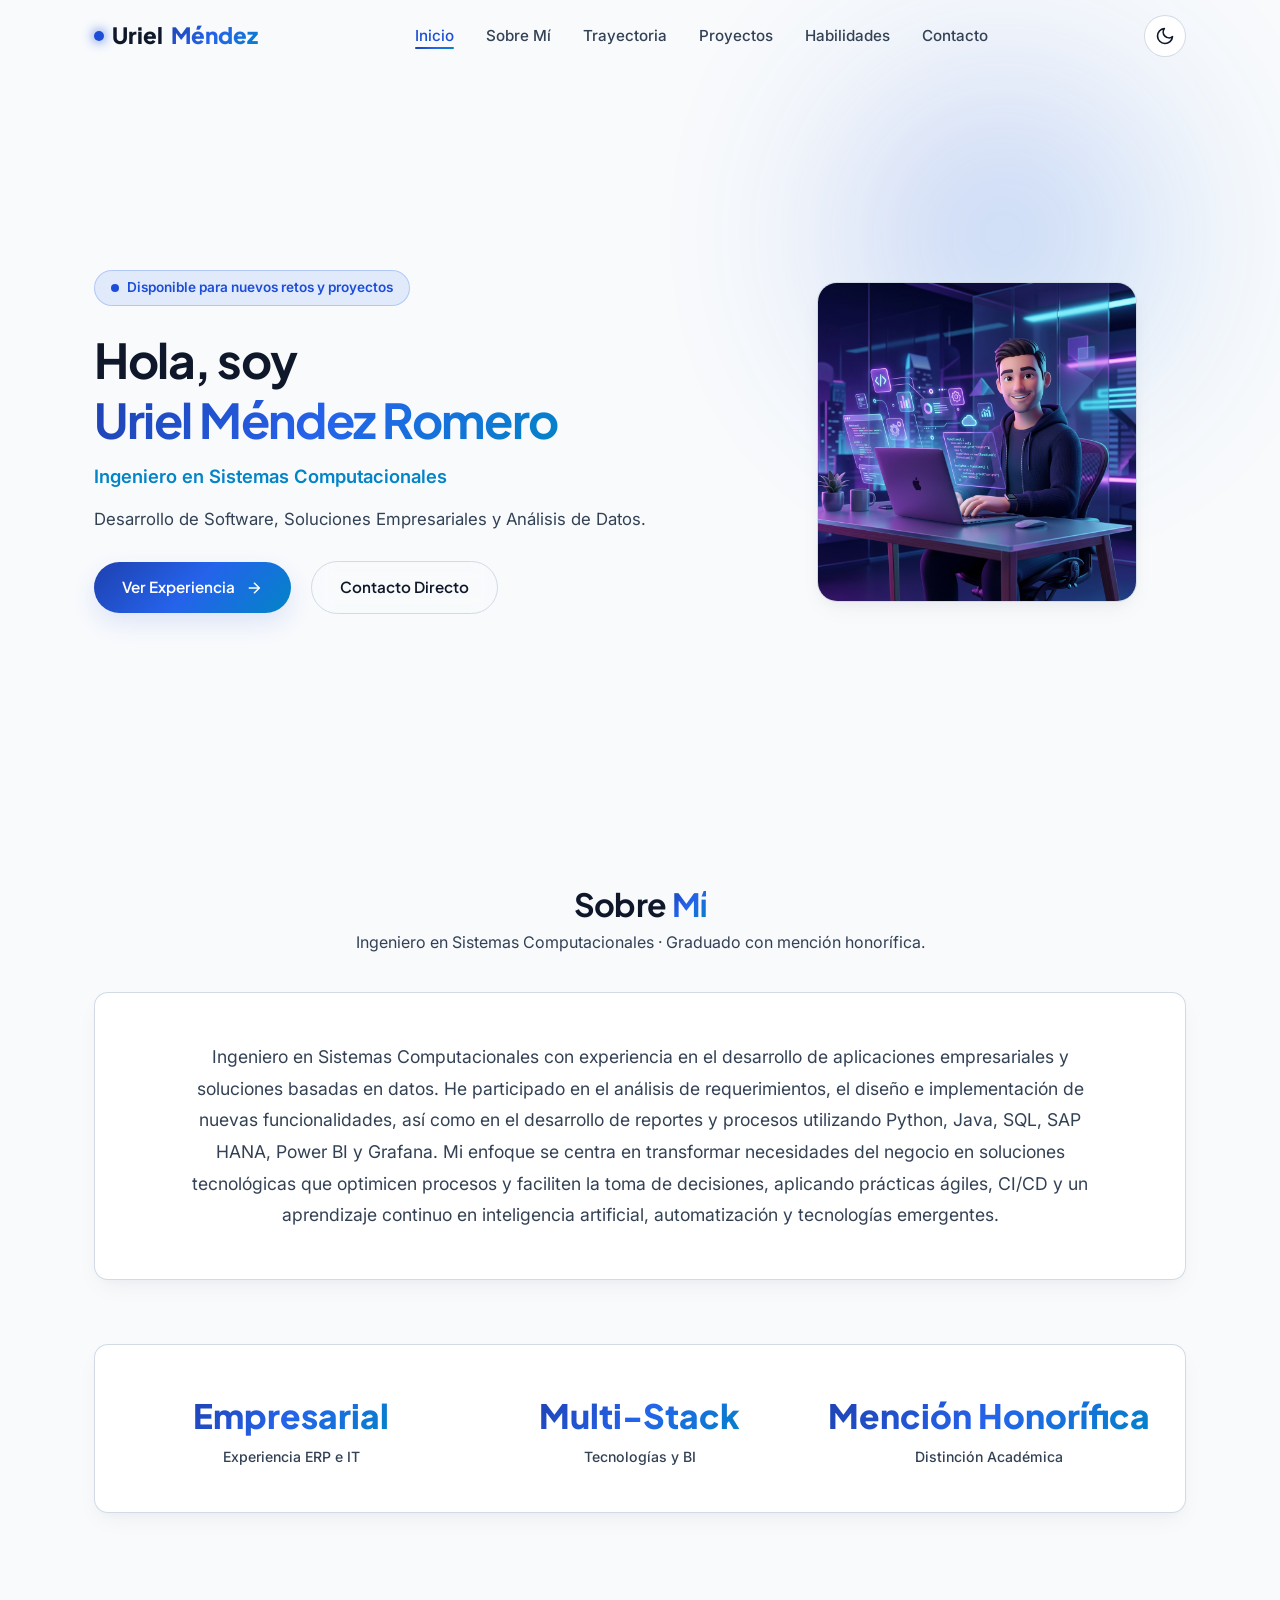
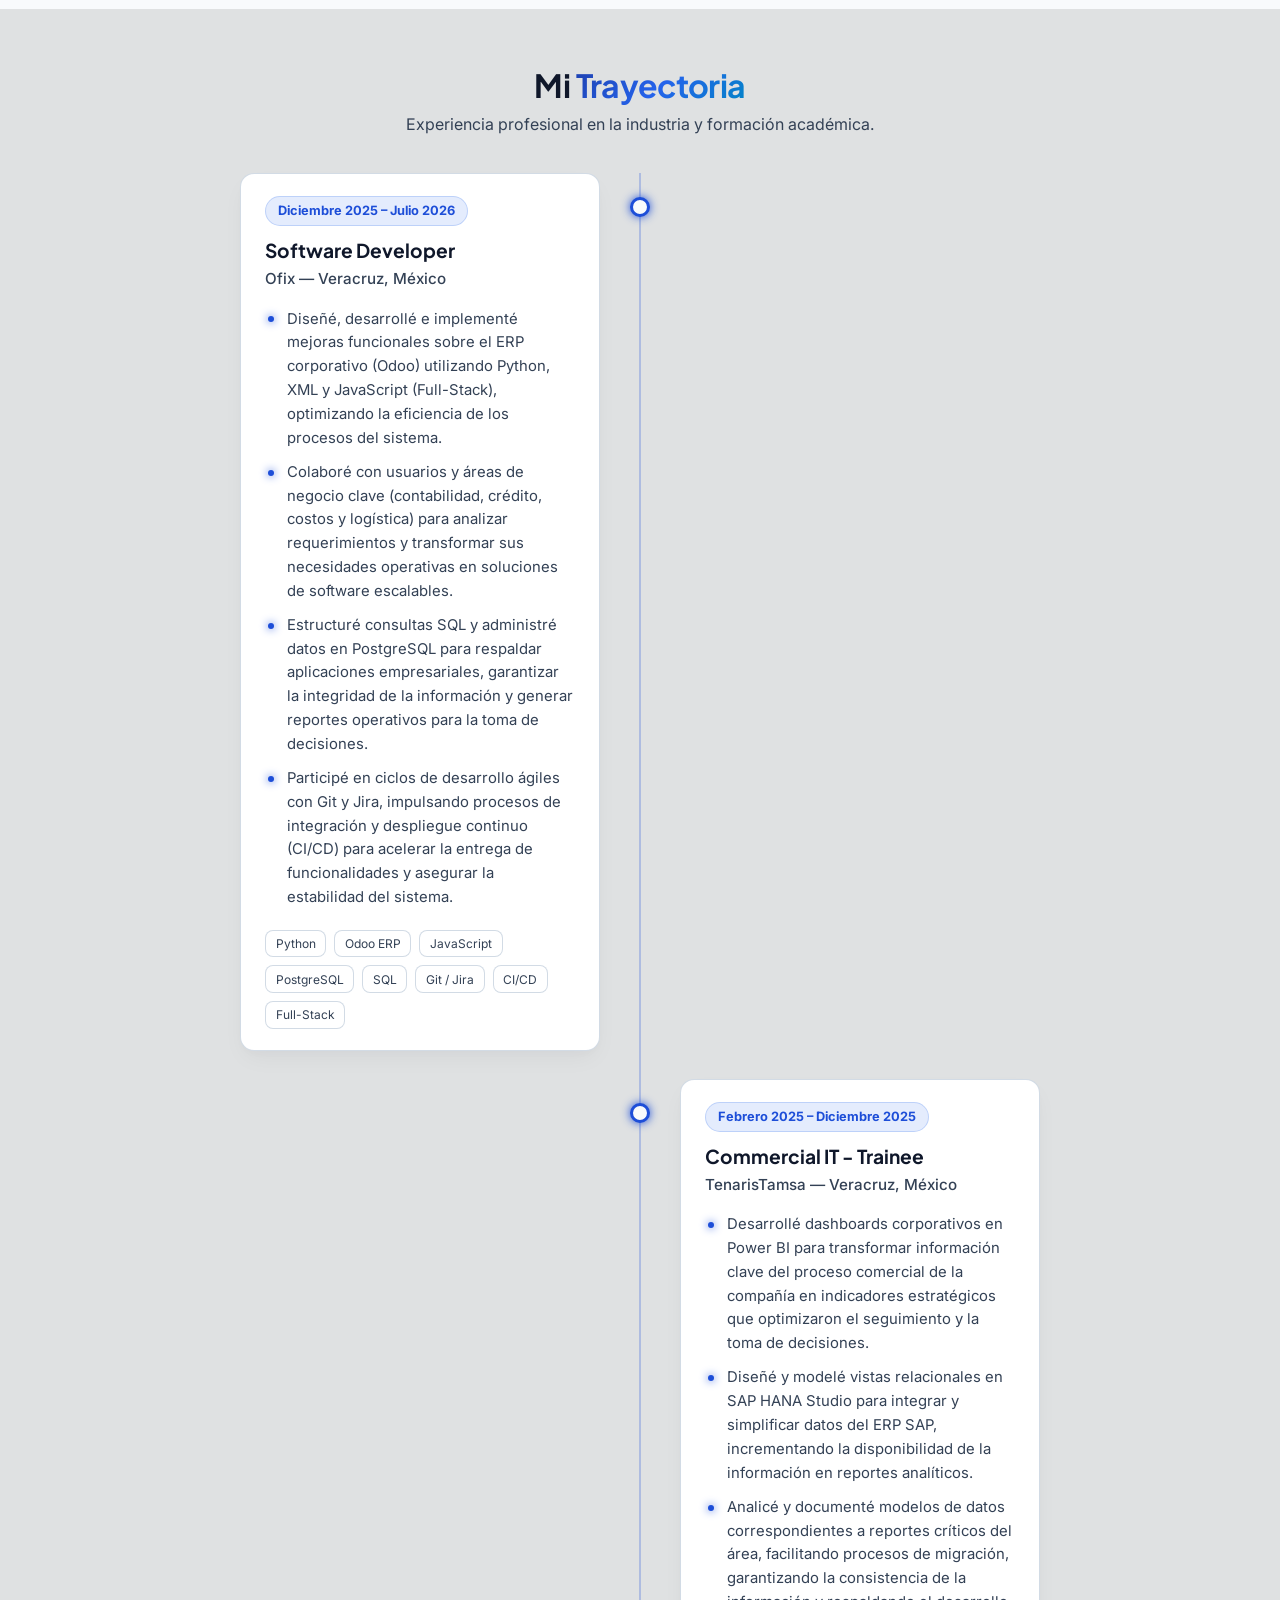
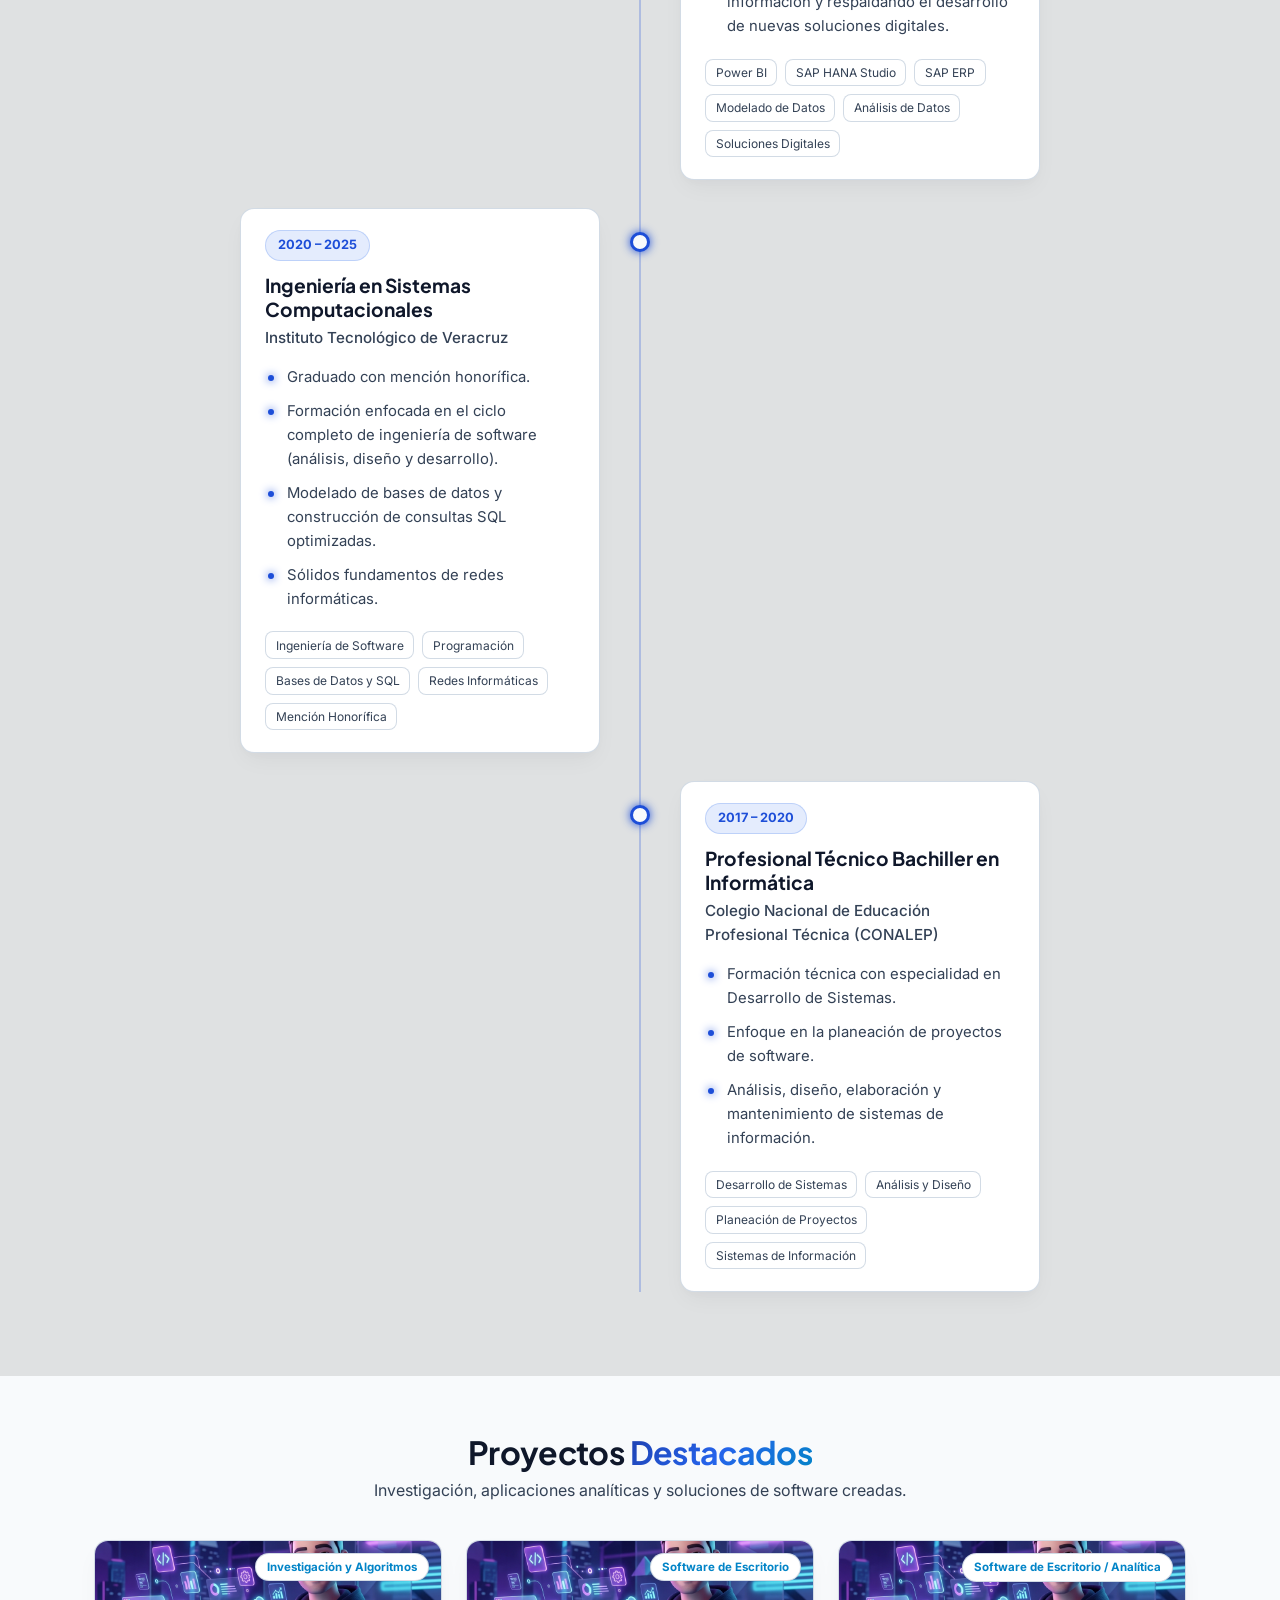
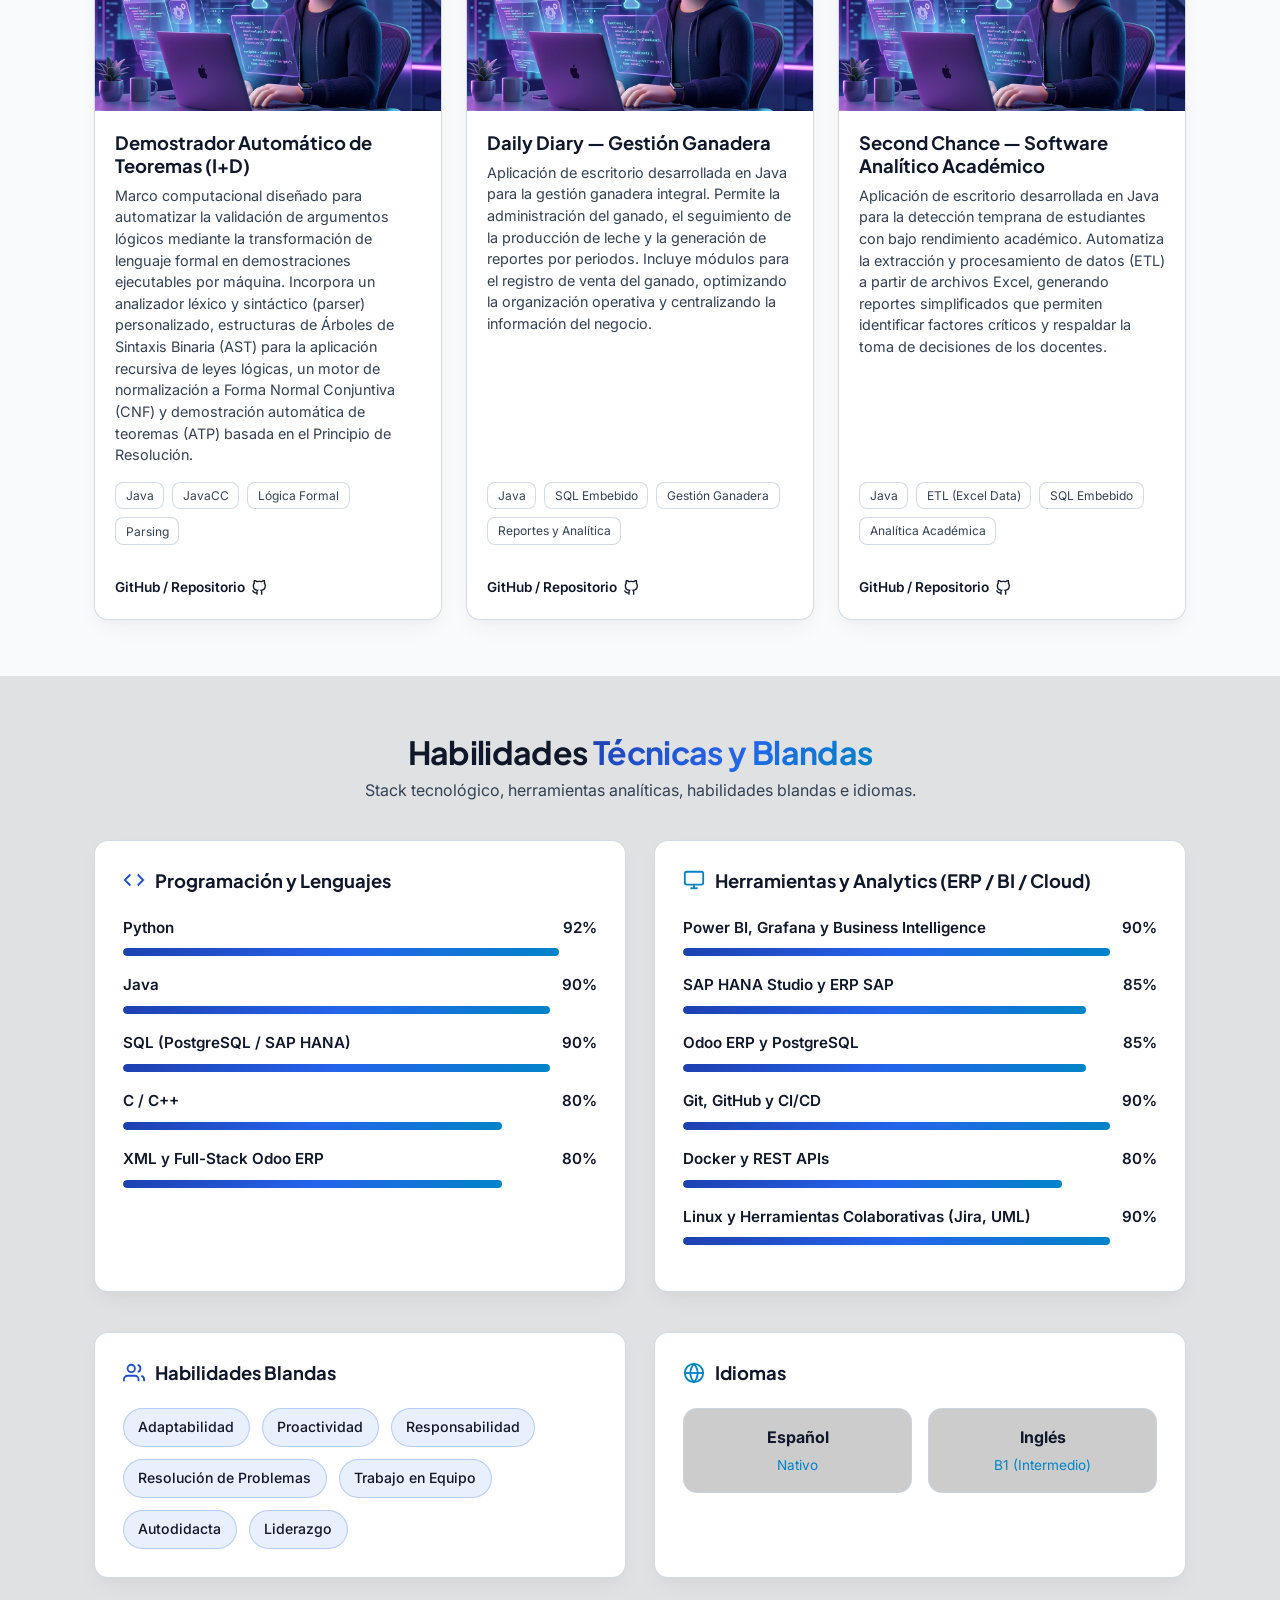
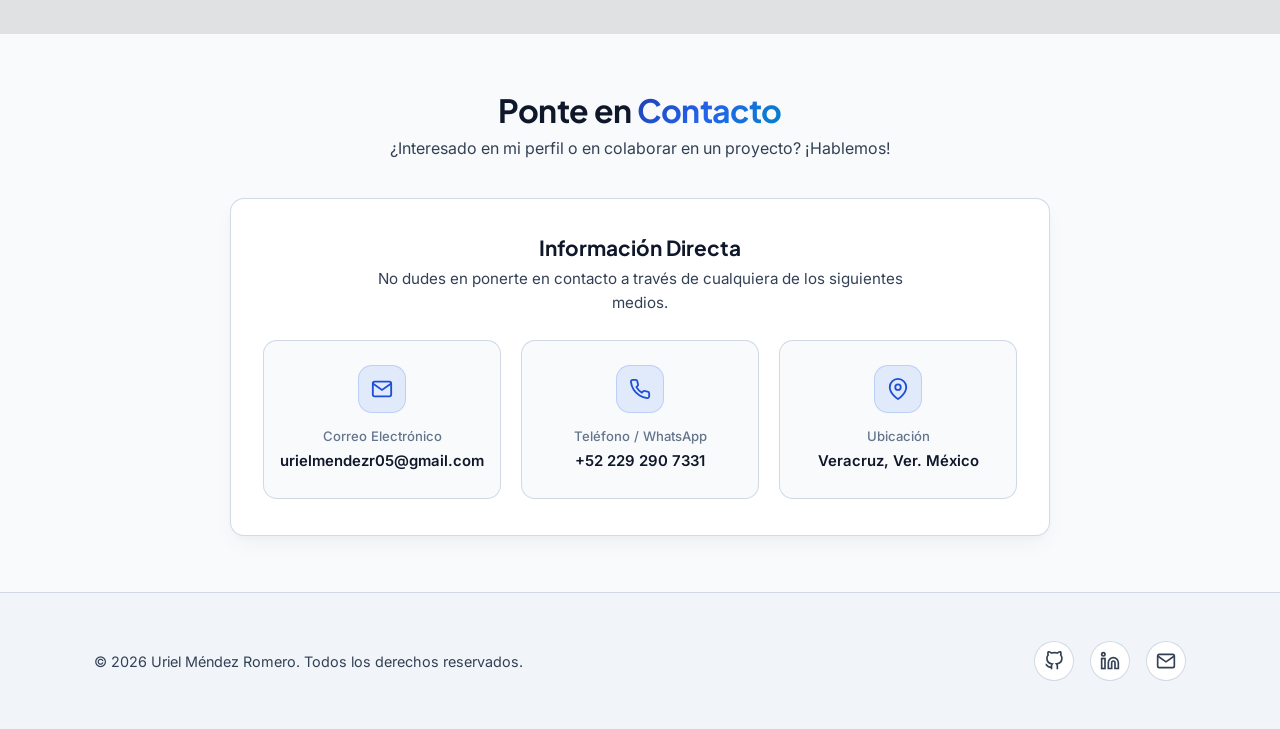
==== index.html @ 9c8670fc "refactor(contact): remove unused email form and redesign contact layout - Remove email form HTML inp" ====
<!DOCTYPE html>
<html lang="es" data-theme="light">

<head>
  <meta charset="UTF-8" />
  <meta name="viewport" content="width=device-width, initial-scale=1.0" />
  <title>Uriel Méndez Romero | Ingeniero en Sistemas Computacionales</title>
  <meta name="description"
    content="Portafolio profesional de Uriel Méndez Romero. Ingeniero en Sistemas Computacionales especialista en desarrollo de software (Python, Java, SQL, ERP Odoo), dashboards y reportes (Power BI, Grafana) y modelado de datos en SAP HANA." />
  <meta name="keywords"
    content="Uriel Méndez Romero, Ingeniero en Sistemas Computacionales, Software Developer, Python, Java, SQL, SAP HANA, Power BI, Grafana, Odoo ERP, Veracruz, México" />
  <meta name="author" content="Uriel Méndez Romero" />

  <!-- Open Graph / Social Media -->
  <meta property="og:type" content="website" />
  <meta property="og:url" content="https://urielmndzr.github.io" />
  <meta property="og:title" content="Uriel Méndez Romero | Ingeniero en Sistemas Computacionales" />
  <meta property="og:description"
    content="Bienvenido a mi sitio web profesional. Explora mi experiencia en ERP Odoo, Power BI, Grafana, SAP HANA y desarrollo de software." />
  <meta property="og:image" content="assets/images/avatar.png" />

  <!-- Stylesheets -->
  <link rel="stylesheet" href="css/style.css" />
  <link rel="stylesheet" href="css/components.css" />
  <link rel="stylesheet" href="css/animations.css" />
</head>

<body>

  <!-- NAVEGACIÓN / HEADER -->
  <header class="header" id="header">
    <div class="container">
      <a href="#hero" class="logo">
        <span class="logo-dot"></span> Uriel<span class="gradient-text">Méndez</span>
      </a>

      <nav>
        <ul class="nav-menu" id="nav-menu">
          <li><a href="#hero" class="nav-link active">Inicio</a></li>
          <li><a href="#sobre-mi" class="nav-link">Sobre Mí</a></li>
          <li><a href="#trayectoria" class="nav-link">Trayectoria</a></li>
          <li><a href="#proyectos" class="nav-link">Proyectos</a></li>
          <li><a href="#habilidades" class="nav-link">Habilidades</a></li>
          <li><a href="#contacto" class="nav-link">Contacto</a></li>
        </ul>
      </nav>

      <div class="nav-actions">
        <button id="theme-toggle" class="theme-toggle" aria-label="Cambiar tema">
          <!-- Icono Luna (visible en tema claro) -->
          <svg class="moon-icon" viewBox="0 0 24 24">
            <path d="M21 12.79A9 9 0 1 1 11.21 3 7 7 0 0 0 21 12.79z"></path>
          </svg>
          <!-- Icono Sol (visible en tema oscuro) -->
          <svg class="sun-icon" viewBox="0 0 24 24">
            <circle cx="12" cy="12" r="5"></circle>
            <line x1="12" y1="1" x2="12" y2="3"></line>
            <line x1="12" y1="21" x2="12" y2="23"></line>
            <line x1="4.22" y1="4.22" x2="5.64" y2="5.64"></line>
            <line x1="18.36" y1="18.36" x2="19.78" y2="19.78"></line>
            <line x1="1" y1="12" x2="3" y2="12"></line>
            <line x1="21" y1="12" x2="23" y2="12"></line>
            <line x1="4.22" y1="19.78" x2="5.64" y2="18.36"></line>
            <line x1="18.36" y1="5.64" x2="19.78" y2="4.22"></line>
          </svg>
        </button>

        <button id="mobile-toggle" class="mobile-toggle" aria-label="Menú móvil">
          ☰
        </button>
      </div>
    </div>
  </header>

  <!-- HERO SECTION -->
  <section id="hero" class="hero">
    <div class="hero-glow"></div>
    <div class="container hero-grid">
      <div class="hero-content reveal active">
        <div class="hero-badge">
          <span class="badge-pulse"></span> Disponible para nuevos retos y proyectos
        </div>
        <h1 class="hero-title">
          Hola, soy <br />
          <span class="gradient-text" id="hero-name">Uriel Méndez Romero</span>
        </h1>
        <div class="hero-subtitle" id="hero-title">Ingeniero en Sistemas Computacionales</div>
        <p class="hero-description" id="hero-tagline">
          Especialista en Desarrollo de Software, Soluciones Empresariales ERP y Análisis de Datos.
        </p>

        <div class="hero-cta">
          <a href="#trayectoria" class="btn btn-primary">
            <span>Ver Experiencia</span>
            <svg width="18" height="18" viewBox="0 0 24 24" fill="none" stroke="currentColor" stroke-width="2">
              <line x1="5" y1="12" x2="19" y2="12"></line>
              <polyline points="12 5 19 12 12 19"></polyline>
            </svg>
          </a>
          <a href="#contacto" class="btn btn-secondary">
            <span>Contacto Directo</span>
          </a>
        </div>
      </div>

      <div class="hero-image-wrapper reveal active reveal-delay-2">
        <div class="hero-image-card float-animation">
          <img src="assets/images/avatar.png" alt="Uriel Méndez Romero" id="hero-avatar" />
        </div>
      </div>
    </div>
  </section>

  <!-- SECCIÓN SOBRE MÍ Y STATS -->
  <section id="sobre-mi" class="section">
    <div class="container">
      <h2 class="section-title">Sobre <span class="gradient-text">Mí</span></h2>
      <p class="section-subtitle">Ingeniero en Sistemas Computacionales · Graduado con mención honorífica.</p>

      <div class="glass-card reveal" style="padding: 3rem; margin-bottom: 4rem;">
        <p id="about-text"
          style="font-size: 1.1rem; color: var(--text-secondary); line-height: 1.8; text-align: center; max-width: 920px; margin: 0 auto;">
          Ingeniero en Sistemas Computacionales con experiencia en el desarrollo de aplicaciones empresariales y
          soluciones basadas en datos. He participado en el análisis de requerimientos, el diseño e implementación de
          nuevas funcionalidades, así como en el desarrollo de reportes y procesos ETL utilizando Python, Java, SQL, SAP
          HANA, Power BI y Grafana. Mi enfoque se centra en transformar necesidades del negocio en soluciones
          tecnológicas que optimicen procesos y faciliten la toma de decisiones, aplicando prácticas ágiles, CI/CD y un
          aprendizaje continuo en inteligencia artificial, automatización y tecnologías emergentes.
        </p>
      </div>

      <div class="glass-card stats-section reveal reveal-delay-1">
        <div class="stats-grid" id="stats-container">
          <!-- Renderizado dinámico por js/main.js -->
        </div>
      </div>
    </div>
  </section>

  <!-- SECCIÓN TRAYECTORIA -->
  <section id="trayectoria" class="section" style="background: rgba(0, 0, 0, 0.1);">
    <div class="container">
      <h2 class="section-title">Mi <span class="gradient-text">Trayectoria</span></h2>
      <p class="section-subtitle">Experiencia profesional en la industria y formación académica.</p>

      <div class="timeline" id="timeline-container">
        <!-- Renderizado dinámico desde js/data.js por js/main.js -->
      </div>
    </div>
  </section>

  <!-- SECCIÓN PROYECTOS -->
  <section id="proyectos" class="section">
    <div class="container">
      <h2 class="section-title">Proyectos <span class="gradient-text">Destacados</span></h2>
      <p class="section-subtitle">Investigación, aplicaciones analíticas y soluciones de software creadas.</p>

      <div class="projects-grid" id="projects-grid">
        <!-- Renderizado dinámico desde js/data.js por js/main.js -->
      </div>
    </div>
  </section>

  <!-- SECCIÓN HABILIDADES -->
  <section id="habilidades" class="section" style="background: rgba(0, 0, 0, 0.1);">
    <div class="container">
      <h2 class="section-title">Habilidades <span class="gradient-text">Técnicas y Blandas</span></h2>
      <p class="section-subtitle">Stack tecnológico, herramientas analíticas, habilidades blandas e idiomas.</p>

      <div class="skills-container" style="margin-bottom: 2.5rem;">
        <!-- Programación y Lenguajes -->
        <div class="glass-card skills-group reveal reveal-delay-1">
          <h3 class="skills-group-title">
            <svg width="22" height="22" viewBox="0 0 24 24" fill="none" stroke="var(--accent-primary)" stroke-width="2">
              <polyline points="16 18 22 12 16 6"></polyline>
              <polyline points="8 6 2 12 8 18"></polyline>
            </svg>
            Programación y Lenguajes
          </h3>
          <div id="programming-skills">
            <!-- Renderizado dinámico -->
          </div>
        </div>

        <!-- Herramientas y Analytics -->
        <div class="glass-card skills-group reveal reveal-delay-2">
          <h3 class="skills-group-title">
            <svg width="22" height="22" viewBox="0 0 24 24" fill="none" stroke="var(--accent-secondary)"
              stroke-width="2">
              <rect x="2" y="3" width="20" height="14" rx="2" ry="2"></rect>
              <line x1="8" y1="21" x2="16" y2="21"></line>
              <line x1="12" y1="17" x2="12" y2="21"></line>
            </svg>
            Herramientas y Analytics (ERP / BI / Cloud)
          </h3>
          <div id="tool-skills">
            <!-- Renderizado dinámico -->
          </div>
        </div>
      </div>

      <!-- Habilidades Blandas e Idiomas -->
      <div class="skills-container">
        <div class="glass-card skills-group reveal reveal-delay-1">
          <h3 class="skills-group-title">
            <svg width="22" height="22" viewBox="0 0 24 24" fill="none" stroke="var(--accent-primary)" stroke-width="2">
              <path d="M17 21v-2a4 4 0 0 0-4-4H5a4 4 0 0 0-4 4v2"></path>
              <circle cx="9" cy="7" r="4"></circle>
              <path d="M23 21v-2a4 4 0 0 0-3-3.87"></path>
              <path d="M16 3.13a4 4 0 0 1 0 7.75"></path>
            </svg>
            Habilidades Blandas
          </h3>
          <div class="soft-skills-wrapper" id="soft-skills">
            <!-- Renderizado dinámico -->
          </div>
        </div>

        <div class="glass-card skills-group reveal reveal-delay-2">
          <h3 class="skills-group-title">
            <svg width="22" height="22" viewBox="0 0 24 24" fill="none" stroke="var(--accent-secondary)"
              stroke-width="2">
              <circle cx="12" cy="12" r="10"></circle>
              <line x1="2" y1="12" x2="22" y2="12"></line>
              <path d="M12 2a15.3 15.3 0 0 1 4 10 15.3 15.3 0 0 1-4 10 15.3 15.3 0 0 1-4-10 15.3 15.3 0 0 1 4-10z">
              </path>
            </svg>
            Idiomas
          </h3>
          <div class="languages-grid" id="languages-container">
            <!-- Renderizado dinámico -->
          </div>
        </div>
      </div>
    </div>
  </section>

  <!-- SECCIÓN CONTACTO -->
  <section id="contacto" class="section">
    <div class="container">
      <h2 class="section-title">Ponte en <span class="gradient-text">Contacto</span></h2>
      <p class="section-subtitle">¿Interesado en mi perfil o en colaborar en un proyecto? ¡Hablemos!</p>

      <div class="glass-card contact-info-card reveal reveal-delay-1" style="max-width: 820px; margin: 0 auto; text-align: center;">
        <h3 style="font-size: 1.3rem; margin-bottom: 0.4rem;">Información Directa</h3>
        <p style="color: var(--text-secondary); max-width: 550px; margin: 0 auto 1.5rem auto; font-size: 0.95rem;">
          No dudes en ponerte en contacto a través de cualquiera de los siguientes medios.
        </p>

        <div class="contact-methods-grid">
          <a href="mailto:urielmendezr05@gmail.com" class="contact-method-card">
            <div class="contact-icon">
              <svg width="22" height="22" viewBox="0 0 24 24" fill="none" stroke="currentColor" stroke-width="2">
                <path d="M4 4h16c1.1 0 2 .9 2 2v12c0 1.1-.9 2-2 2H4c-1.1 0-2-.9-2-2V6c0-1.1.9-2 2-2z"></path>
                <polyline points="22,6 12,13 2,6"></polyline>
              </svg>
            </div>
            <div class="contact-method-detail">
              <span class="contact-method-label">Correo Electrónico</span>
              <span class="contact-method-value" id="contact-email">urielmendezr05@gmail.com</span>
            </div>
          </a>

          <a href="tel:2292907331" class="contact-method-card">
            <div class="contact-icon">
              <svg width="22" height="22" viewBox="0 0 24 24" fill="none" stroke="currentColor" stroke-width="2">
                <path d="M22 16.92v3a2 2 0 0 1-2.18 2 19.79 19.79 0 0 1-8.63-3.07 19.5 19.5 0 0 1-6-6 19.79 19.79 0 0 1-3.07-8.67A2 2 0 0 1 4.11 2h3a2 2 0 0 1 2 1.72 12.84 12.84 0 0 0 .7 2.81 2 2 0 0 1-.45 2.11L8.09 9.91a16 16 0 0 0 6 6l1.27-1.27a2 2 0 0 1 2.11-.45 12.84 12.84 0 0 0 2.81.7A2 2 0 0 1 22 16.92z"></path>
              </svg>
            </div>
            <div class="contact-method-detail">
              <span class="contact-method-label">Teléfono / WhatsApp</span>
              <span class="contact-method-value" id="contact-phone">+52 229 290 7331</span>
            </div>
          </a>

          <div class="contact-method-card">
            <div class="contact-icon">
              <svg width="22" height="22" viewBox="0 0 24 24" fill="none" stroke="currentColor" stroke-width="2">
                <path d="M21 10c0 7-9 13-9 13s-9-6-9-13a9 9 0 0 1 18 0z"></path>
                <circle cx="12" cy="10" r="3"></circle>
              </svg>
            </div>
            <div class="contact-method-detail">
              <span class="contact-method-label">Ubicación</span>
              <span class="contact-method-value" id="contact-location">Veracruz, Ver. México</span>
            </div>
          </div>
        </div>
      </div>
    </div>
  </section>

  <!-- FOOTER -->
  <footer class="footer">
    <div class="container footer-container">
      <div style="font-size: 0.9rem; color: var(--text-secondary);">
        © <span id="year">2026</span> Uriel Méndez Romero. Todos los derechos reservados.
      </div>

      <div class="footer-socials">
        <a href="https://github.com/urielmndzr" target="_blank" rel="noopener" class="social-icon-btn"
          aria-label="GitHub">
          <svg width="20" height="20" viewBox="0 0 24 24" fill="none" stroke="currentColor" stroke-width="2">
            <path
              d="M9 19c-5 1.5-5-2.5-7-3m14 6v-3.87a3.37 3.37 0 0 0-.94-2.61c3.14-.35 6.44-1.54 6.44-7A5.44 5.44 0 0 0 20 4.77 5.07 5.07 0 0 0 19.91 1S18.73.65 16 2.48a13.38 13.38 0 0 0-7 0C6.27.65 5.09 1 5.09 1A5.07 5.07 0 0 0 5 4.77a5.44 5.44 0 0 0-1.5 3.78c0 5.42 3.3 6.61 6.44 7A3.37 3.37 0 0 0 9 18.13V22">
            </path>
          </svg>
        </a>
        <a href="https://linkedin.com/in/urielmendezr" target="_blank" rel="noopener" class="social-icon-btn"
          aria-label="LinkedIn">
          <svg width="20" height="20" viewBox="0 0 24 24" fill="none" stroke="currentColor" stroke-width="2">
            <path d="M16 8a6 6 0 0 1 6 6v7h-4v-7a2 2 0 0 0-2-2 2 2 0 0 0-2 2v7h-4v-7a6 6 0 0 1 6-6z"></path>
            <rect x="2" y="9" width="4" height="12"></rect>
            <circle cx="4" cy="4" r="2"></circle>
          </svg>
        </a>
        <a href="mailto:urielmendezr05@gmail.com" class="social-icon-btn" aria-label="Email">
          <svg width="20" height="20" viewBox="0 0 24 24" fill="none" stroke="currentColor" stroke-width="2">
            <path d="M4 4h16c1.1 0 2 .9 2 2v12c0 1.1-.9 2-2 2H4c-1.1 0-2-.9-2-2V6c0-1.1.9-2 2-2z"></path>
            <polyline points="22,6 12,13 2,6"></polyline>
          </svg>
        </a>
      </div>
    </div>
  </footer>

  <!-- Scripts -->
  <script src="js/data.js"></script>
  <script src="js/main.js"></script>
</body>

</html>
---- css/style.css ----
/* ==========================================================================
   CSS DESIGN SYSTEM - URIEL MENDEZ PORTFOLIO
   ========================================================================== */

@import url('https://fonts.googleapis.com/css2?family=Inter:wght@300;400;500;600;700&family=Plus+Jakarta+Sans:wght@500;600;700;800&display=swap');

/* --- ROOT VARIABLES (LIGHT THEME BY DEFAULT) --- */
:root {
  /* Color Palette - Executive Light Mode (Default) */
  --bg-primary: #f8fafc;
  --bg-secondary: #f1f5f9;
  --bg-card: #ffffff;
  --bg-card-hover: #ffffff;
  --glass-border: rgba(203, 213, 225, 0.85);
  --glass-shadow: 0 10px 25px -5px rgba(15, 23, 42, 0.05), 0 4px 12px -2px rgba(15, 23, 42, 0.03);
  
  --text-primary: #0f172a;
  --text-secondary: #334155;
  --text-muted: #64748b;
  
  /* Brand Accent Colors - Executive Sapphire Blue */
  --accent-primary: #1d4ed8;
  --accent-secondary: #0284c7;
  --accent-glow: rgba(29, 78, 216, 0.12);
  --accent-gradient: linear-gradient(135deg, #1e40af 0%, #2563eb 50%, #0284c7 100%);
  --accent-gradient-hover: linear-gradient(135deg, #1e3a8a 0%, #1d4ed8 50%, #0369a1 100%);
  
  --timeline-line: rgba(29, 78, 216, 0.25);
  --card-glow: rgba(29, 78, 216, 0.08);

  /* Fonts & Typography */
  --font-heading: 'Plus Jakarta Sans', -apple-system, BlinkMacSystemFont, sans-serif;
  --font-body: 'Inter', -apple-system, BlinkMacSystemFont, sans-serif;
  
  /* Layout & Spacing */
  --container-width: 1140px;
  --header-height: 72px;
  --radius-sm: 8px;
  --radius-md: 14px;
  --radius-lg: 20px;
  --radius-full: 9999px;
  
  /* Transitions */
  --transition-fast: 0.2s cubic-bezier(0.4, 0, 0.2, 1);
  --transition-normal: 0.3s cubic-bezier(0.4, 0, 0.2, 1);
  --transition-slow: 0.4s cubic-bezier(0.4, 0, 0.2, 1);
}

/* --- DARK THEME OVERRIDES --- */
[data-theme="dark"] {
  --bg-primary: #0a0f1d;
  --bg-secondary: #0f172a;
  --bg-card: rgba(15, 23, 42, 0.85);
  --bg-card-hover: rgba(30, 41, 59, 0.95);
  --glass-border: rgba(255, 255, 255, 0.1);
  --glass-shadow: 0 20px 40px rgba(0, 0, 0, 0.35);
  
  --text-primary: #f8fafc;
  --text-secondary: #94a3b8;
  --text-muted: #64748b;
  
  --accent-primary: #3b82f6;
  --accent-secondary: #38bdf8;
  --accent-glow: rgba(59, 130, 246, 0.2);
  --accent-gradient: linear-gradient(135deg, #3b82f6 0%, #1d4ed8 50%, #0284c7 100%);
  --accent-gradient-hover: linear-gradient(135deg, #2563eb 0%, #1e40af 50%, #0369a1 100%);
  
  --timeline-line: rgba(59, 130, 246, 0.3);
  --card-glow: rgba(59, 130, 246, 0.12);
}

/* --- BASE & RESET --- */
*, *::before, *::after {
  box-sizing: border-box;
  margin: 0;
  padding: 0;
}

html {
  scroll-behavior: smooth;
  font-size: 16px;
}

body {
  font-family: var(--font-body);
  background-color: var(--bg-primary);
  color: var(--text-primary);
  line-height: 1.6;
  overflow-x: hidden;
  transition: background-color var(--transition-normal), color var(--transition-normal);
}

/* Custom Scrollbar */
::-webkit-scrollbar {
  width: 10px;
}

::-webkit-scrollbar-track {
  background: var(--bg-primary);
}

::-webkit-scrollbar-thumb {
  background: var(--bg-card-hover);
  border-radius: var(--radius-full);
  border: 2px solid var(--bg-primary);
}

::-webkit-scrollbar-thumb:hover {
  background: var(--accent-primary);
}

/* Container Utility */
.container {
  width: 100%;
  max-width: var(--container-width);
  margin: 0 auto;
  padding: 0 1.5rem;
}

/* Typography Utilities */
h1, h2, h3, h4, h5, h6 {
  font-family: var(--font-heading);
  font-weight: 700;
  line-height: 1.25;
  color: var(--text-primary);
}

.gradient-text {
  background: var(--accent-gradient);
  -webkit-background-clip: text;
  -webkit-text-fill-color: transparent;
  display: inline-block;
}

.section-title {
  font-size: 2rem;
  text-align: center;
  margin-bottom: 0.4rem;
  letter-spacing: -0.02em;
}

.section-subtitle {
  text-align: center;
  color: var(--text-secondary);
  font-size: 1rem;
  max-width: 650px;
  margin: 0 auto 2.25rem auto;
}

/* Glassmorphism Card Utility */
.glass-card {
  background: var(--bg-card);
  backdrop-filter: blur(16px);
  -webkit-backdrop-filter: blur(16px);
  border: 1px solid var(--glass-border);
  border-radius: var(--radius-md);
  box-shadow: var(--glass-shadow);
  transition: all var(--transition-normal);
}

.glass-card:hover {
  background: var(--bg-card-hover);
  border-color: rgba(37, 99, 235, 0.3);
  box-shadow: 0 25px 50px -12px var(--card-glow);
}

/* Buttons */
.btn {
  display: inline-flex;
  align-items: center;
  justify-content: center;
  gap: 0.6rem;
  padding: 0.85rem 1.75rem;
  font-family: var(--font-heading);
  font-size: 0.95rem;
  font-weight: 600;
  border-radius: var(--radius-full);
  text-decoration: none;
  cursor: pointer;
  transition: all var(--transition-normal);
  border: none;
  outline: none;
}

.btn-primary {
  background: var(--accent-gradient);
  color: #ffffff;
  box-shadow: 0 10px 25px var(--accent-glow);
}

.btn-primary:hover {
  transform: translateY(-3px);
  box-shadow: 0 15px 35px var(--accent-glow);
  background: var(--accent-gradient-hover);
}

.btn-secondary {
  background: transparent;
  color: var(--text-primary);
  border: 1px solid var(--glass-border);
  backdrop-filter: blur(10px);
}

.btn-secondary:hover {
  background: var(--bg-card-hover);
  border-color: var(--accent-primary);
  transform: translateY(-3px);
}
---- css/components.css ----
/* ==========================================================================
   COMPONENTS & SECTIONS STYLES
   ========================================================================== */

/* --- HEADER & NAVBAR --- */
.header {
  position: fixed;
  top: 0;
  left: 0;
  width: 100%;
  height: var(--header-height);
  z-index: 1000;
  transition: all var(--transition-normal);
}

.header.scrolled {
  background: var(--bg-card);
  backdrop-filter: blur(20px);
  -webkit-backdrop-filter: blur(20px);
  border-bottom: 1px solid var(--glass-border);
  box-shadow: 0 10px 30px rgba(0, 0, 0, 0.15);
}

.header .container {
  display: flex;
  align-items: center;
  justify-content: space-between;
  height: 100%;
}

.logo {
  font-family: var(--font-heading);
  font-size: 1.4rem;
  font-weight: 800;
  color: var(--text-primary);
  text-decoration: none;
  display: flex;
  align-items: center;
  gap: 0.5rem;
}

.logo-dot {
  width: 10px;
  height: 10px;
  background: var(--accent-primary);
  border-radius: 50%;
  display: inline-block;
  box-shadow: 0 0 12px var(--accent-primary);
}

.nav-menu {
  display: flex;
  align-items: center;
  gap: 2rem;
  list-style: none;
}

.nav-link {
  color: var(--text-secondary);
  text-decoration: none;
  font-weight: 500;
  font-size: 0.95rem;
  transition: color var(--transition-fast);
  position: relative;
}

.nav-link:hover, .nav-link.active {
  color: var(--accent-primary);
}

.nav-link::after {
  content: '';
  position: absolute;
  bottom: -4px;
  left: 0;
  width: 0%;
  height: 2px;
  background: var(--accent-gradient);
  transition: width var(--transition-normal);
  border-radius: var(--radius-full);
}

.nav-link:hover::after, .nav-link.active::after {
  width: 100%;
}

.nav-actions {
  display: flex;
  align-items: center;
  gap: 1rem;
}

/* Theme Toggle Button */
.theme-toggle {
  background: var(--bg-card);
  border: 1px solid var(--glass-border);
  color: var(--text-primary);
  width: 42px;
  height: 42px;
  border-radius: 50%;
  display: flex;
  align-items: center;
  justify-content: center;
  cursor: pointer;
  transition: all var(--transition-fast);
}

.theme-toggle:hover {
  background: var(--bg-card-hover);
  border-color: var(--accent-primary);
  transform: rotate(15deg);
}

.theme-toggle svg {
  width: 20px;
  height: 20px;
  fill: none;
  stroke: currentColor;
  stroke-width: 2;
  stroke-linecap: round;
  stroke-linejoin: round;
}

[data-theme="light"] .sun-icon { display: none; }
[data-theme="light"] .moon-icon { display: block; }
[data-theme="dark"] .sun-icon { display: block; }
[data-theme="dark"] .moon-icon { display: none; }

/* Mobile Toggle Hamburger */
.mobile-toggle {
  display: none;
  background: none;
  border: none;
  color: var(--text-primary);
  font-size: 1.5rem;
  cursor: pointer;
}

/* --- HERO SECTION --- */
.hero {
  min-height: calc(100vh - var(--header-height));
  padding-top: calc(var(--header-height) + 2rem);
  padding-bottom: 3rem;
  display: flex;
  align-items: center;
  position: relative;
}

.hero-grid {
  display: grid;
  grid-template-columns: 1.2fr 0.8fr;
  gap: 3rem;
  align-items: center;
}

.hero-badge {
  display: inline-flex;
  align-items: center;
  gap: 0.5rem;
  padding: 0.4rem 1rem;
  background: rgba(37, 99, 235, 0.1);
  border: 1px solid rgba(37, 99, 235, 0.25);
  border-radius: var(--radius-full);
  font-size: 0.85rem;
  font-weight: 600;
  color: var(--accent-primary);
  margin-bottom: 1.5rem;
}

.badge-pulse {
  width: 8px;
  height: 8px;
  background: var(--accent-primary);
  border-radius: 50%;
  animation: pulseGlow 2s infinite;
}

.hero-title {
  font-size: 3rem;
  letter-spacing: -0.03em;
  margin-bottom: 0.75rem;
}

.hero-subtitle {
  font-size: 1.15rem;
  color: var(--accent-secondary);
  font-weight: 600;
  margin-bottom: 0.9rem;
}

.hero-description {
  font-size: 1.05rem;
  color: var(--text-secondary);
  margin-bottom: 1.75rem;
  max-width: 580px;
}

.hero-cta {
  display: flex;
  align-items: center;
  gap: 1.25rem;
  flex-wrap: wrap;
}

.hero-image-wrapper {
  position: relative;
  display: flex;
  justify-content: center;
  align-items: center;
}

.hero-image-card {
  position: relative;
  width: 100%;
  max-width: 320px;
  border-radius: var(--radius-lg);
  overflow: hidden;
  box-shadow: var(--glass-shadow);
  border: 1px solid var(--glass-border);
}

.hero-image-card img {
  width: 100%;
  height: auto;
  display: block;
  object-fit: cover;
  transition: transform var(--transition-slow);
}

.hero-image-card:hover img {
  transform: scale(1.03);
}

/* Floating Elements around Hero */
.hero-glow {
  position: absolute;
  width: 300px;
  height: 300px;
  background: var(--accent-gradient);
  filter: blur(100px);
  opacity: 0.25;
  border-radius: 50%;
  z-index: -1;
  top: 10%;
  right: 10%;
}

/* --- STATS SECTION --- */
.stats-section {
  padding: 1.25rem 0;
  margin-bottom: 2.5rem;
}

.stats-grid {
  display: grid;
  grid-template-columns: repeat(auto-fit, minmax(200px, 1fr));
  gap: 1.25rem;
  padding: 1.5rem 2rem;
}

.stat-item {
  text-align: center;
}

.stat-number {
  font-size: 2.1rem;
  font-family: var(--font-heading);
  font-weight: 800;
  margin-bottom: 0.2rem;
}

.stat-label {
  font-size: 0.88rem;
  color: var(--text-secondary);
  font-weight: 500;
}

/* --- SECTIONS COMMON --- */
.section {
  padding: 3.5rem 0;
}

/* --- TRAYECTORIA / TIMELINE SECTION --- */
.timeline {
  position: relative;
  max-width: 800px;
  margin: 0 auto;
}

.timeline::before {
  content: '';
  position: absolute;
  top: 0;
  bottom: 0;
  left: 50%;
  width: 2px;
  background: var(--timeline-line);
  transform: translateX(-50%);
}

.timeline-item {
  position: relative;
  margin-bottom: 1.75rem;
  width: 50%;
}

.timeline-item:nth-child(odd) {
  left: 0;
  padding-right: 2.5rem;

}

.timeline-item:nth-child(even) {
  left: 50%;
  padding-left: 2.5rem;
}

.timeline-dot {
  position: absolute;
  top: 1.5rem;
  width: 20px;
  height: 20px;
  border-radius: 50%;
  background: var(--bg-primary);
  border: 3px solid var(--accent-primary);
  box-shadow: 0 0 10px var(--accent-primary);
  z-index: 2;
}

.timeline-item:nth-child(odd) .timeline-dot {
  right: -10px;
}

.timeline-item:nth-child(even) .timeline-dot {
  left: -10px;
}

.timeline-content {
  padding: 1.35rem 1.5rem;
}

.timeline-header {
  display: flex;
  justify-content: space-between;
  align-items: center;
  margin-bottom: 0.75rem;
  flex-wrap: wrap;
  gap: 0.5rem;
}

.timeline-period {
  font-size: 0.8rem;
  font-weight: 700;
  color: var(--accent-primary);
  background: rgba(37, 99, 235, 0.12);
  padding: 0.25rem 0.75rem;
  border-radius: var(--radius-full);
  border: 1px solid rgba(37, 99, 235, 0.2);
}

.timeline-role {
  font-size: 1.2rem;
  margin-bottom: 0.3rem;
}

.timeline-org {
  font-size: 0.95rem;
  color: var(--text-secondary);
  font-weight: 500;
  margin-bottom: 1rem;
}

.timeline-desc {
  font-size: 0.95rem;
  color: var(--text-secondary);
  margin-bottom: 1.25rem;
}

.timeline-bullets {
  list-style: none;
  padding: 0;
  margin: 0 0 1.25rem 0;
  display: flex;
  flex-direction: column;
  gap: 0.65rem;
}

.timeline-bullets li {
  position: relative;
  padding-left: 1.4rem;
  font-size: 0.93rem;
  color: var(--text-secondary);
  line-height: 1.6;
}

.timeline-bullets li::before {
  content: '';
  position: absolute;
  left: 0.2rem;
  top: 0.55rem;
  width: 6px;
  height: 6px;
  border-radius: 50%;
  background: var(--accent-primary);
  box-shadow: 0 0 8px var(--accent-primary);
}

.tag-list {
  display: flex;
  flex-wrap: wrap;
  gap: 0.5rem;
}

.tag {
  font-size: 0.75rem;
  padding: 0.2rem 0.6rem;
  border-radius: var(--radius-sm);
  background: rgba(255, 255, 255, 0.05);
  color: var(--text-secondary);
  border: 1px solid var(--glass-border);
}

/* --- PROYECTOS SECTION --- */
.projects-grid {
  display: grid;
  grid-template-columns: repeat(auto-fill, minmax(320px, 1fr));
  gap: 1.5rem;
}

.project-card {
  display: flex;
  flex-direction: column;
  height: 100%;
  overflow: hidden;
}

.project-img-wrapper {
  position: relative;
  width: 100%;
  height: 170px;
  overflow: hidden;
}

.project-img-wrapper img {
  width: 100%;
  height: 100%;
  object-fit: cover;
  transition: transform var(--transition-slow);
}

.project-card:hover .project-img-wrapper img {
  transform: scale(1.06);
}

.project-category {
  position: absolute;
  top: 0.75rem;
  right: 0.75rem;
  font-size: 0.72rem;
  font-weight: 700;
  background: var(--bg-card);
  backdrop-filter: blur(10px);
  padding: 0.25rem 0.7rem;
  border-radius: var(--radius-full);
  border: 1px solid var(--glass-border);
  color: var(--accent-secondary);
}

.project-info {
  padding: 1.25rem;
  display: flex;
  flex-direction: column;
  flex-grow: 1;
}

.project-title {
  font-size: 1.15rem;
  margin-bottom: 0.5rem;
}

.project-desc {
  font-size: 0.9rem;
  color: var(--text-secondary);
  margin-bottom: 1rem;
  flex-grow: 1;
  line-height: 1.5;
}

.project-links {
  display: flex;
  align-items: center;
  gap: 1rem;
  margin-top: 1rem;
}

.project-link {
  font-size: 0.85rem;
  font-weight: 600;
  color: var(--text-primary);
  text-decoration: none;
  display: inline-flex;
  align-items: center;
  gap: 0.4rem;
  transition: color var(--transition-fast);
}

.project-link:hover {
  color: var(--accent-primary);
}

/* --- SKILLS SECTION --- */
.skills-container {
  display: grid;
  grid-template-columns: repeat(2, 1fr);
  gap: 1.75rem;
}

.skills-group {
  padding: 1.75rem;
}

.skills-group-title {
  font-size: 1.15rem;
  margin-bottom: 1.5rem;
  display: flex;
  align-items: center;
  gap: 0.6rem;
}

.skill-item {
  margin-bottom: 1.1rem;
}

.skill-info {
  display: flex;
  justify-content: space-between;
  margin-bottom: 0.5rem;
  font-size: 0.95rem;
  font-weight: 600;
}

.skill-bar {
  width: 100%;
  height: 8px;
  background: rgba(255, 255, 255, 0.06);
  border-radius: var(--radius-full);
  overflow: hidden;
  position: relative;
}

.skill-progress {
  height: 100%;
  background: var(--accent-gradient);
  border-radius: var(--radius-full);
  width: 0%;
  transition: width 1.2s cubic-bezier(0.4, 0, 0.2, 1);
}

/* --- CONTACT SECTION --- */
.contact-info-card {
  padding: 2.25rem 2rem;
}

.contact-methods-grid {
  display: grid;
  grid-template-columns: repeat(auto-fit, minmax(210px, 1fr));
  gap: 1.25rem;
  margin-top: 1.5rem;
}

.contact-method-card {
  display: flex;
  flex-direction: column;
  align-items: center;
  text-align: center;
  padding: 1.5rem 1rem;
  background: var(--bg-primary);
  border: 1px solid var(--glass-border);
  border-radius: var(--radius-md);
  text-decoration: none;
  color: inherit;
  transition: all var(--transition-fast);
}

.contact-method-card:hover {
  border-color: var(--accent-primary);
  transform: translateY(-3px);
  box-shadow: 0 10px 25px -5px var(--accent-glow);
}

.contact-icon {
  width: 48px;
  height: 48px;
  border-radius: var(--radius-md);
  background: rgba(37, 99, 235, 0.1);
  border: 1px solid rgba(37, 99, 235, 0.2);
  display: flex;
  align-items: center;
  justify-content: center;
  color: var(--accent-primary);
}

.contact-method-detail {
  display: flex;
  flex-direction: column;
  gap: 0.2rem;
  margin-top: 0.85rem;
}

.contact-method-label {
  font-size: 0.82rem;
  color: var(--text-muted);
  font-weight: 500;
}

.contact-method-value {
  font-size: 0.93rem;
  font-weight: 600;
  color: var(--text-primary);
  word-break: break-all;
}

/* --- FOOTER --- */
.footer {
  padding: 3rem 0;
  border-top: 1px solid var(--glass-border);
  background: var(--bg-secondary);
}

.footer-container {
  display: flex;
  justify-content: space-between;
  align-items: center;
  flex-wrap: wrap;
  gap: 1.5rem;
}

.footer-socials {
  display: flex;
  gap: 1rem;
}

.social-icon-btn {
  width: 40px;
  height: 40px;
  border-radius: 50%;
  background: var(--bg-card);
  border: 1px solid var(--glass-border);
  color: var(--text-secondary);
  display: flex;
  align-items: center;
  justify-content: center;
  text-decoration: none;
  transition: all var(--transition-fast);
}

.social-icon-btn:hover {
  color: var(--accent-primary);
  border-color: var(--accent-primary);
  transform: translateY(-3px);
}

/* Soft Skills Badges */
.soft-skills-wrapper {
  display: flex;
  flex-wrap: wrap;
  gap: 0.75rem;
  margin-top: 1rem;
}

.soft-skill-badge {
  display: inline-flex;
  align-items: center;
  gap: 0.4rem;
  padding: 0.45rem 0.9rem;
  background: rgba(37, 99, 235, 0.1);
  border: 1px solid rgba(37, 99, 235, 0.25);
  color: var(--text-primary);
  border-radius: var(--radius-full);
  font-size: 0.88rem;
  font-weight: 500;
  transition: all var(--transition-fast);
}

.soft-skill-badge:hover {
  background: rgba(37, 99, 235, 0.2);
  border-color: var(--accent-primary);
  transform: translateY(-2px);
}

/* Languages List */
.languages-grid {
  display: grid;
  grid-template-columns: repeat(auto-fit, minmax(140px, 1fr));
  gap: 1rem;
  margin-top: 1rem;
}

.language-item {
  display: flex;
  flex-direction: column;
  padding: 1rem;
  background: rgba(0, 0, 0, 0.2);
  border: 1px solid var(--glass-border);
  border-radius: var(--radius-md);
  text-align: center;
}

.lang-name {
  font-weight: 700;
  color: var(--text-primary);
  font-size: 1rem;
}

.lang-level {
  font-size: 0.85rem;
  color: var(--accent-secondary);
  margin-top: 0.25rem;
}

/* --- RESPONSIVE MOBILE MEDIA QUERIES --- */
@media (max-width: 992px) {
  .hero-grid {
    grid-template-columns: 1fr;
    text-align: center;
  }
  
  .hero-badge, .hero-cta {
    justify-content: center;
  }
  
  .hero-description {
    margin-left: auto;
    margin-right: auto;
  }
  
  .stats-grid {
    grid-template-columns: repeat(auto-fit, minmax(180px, 1fr));
  }
  
  .timeline::before {
    left: 20px;
  }
  
  .timeline-item {
    width: 100%;
    padding-left: 3rem !important;
    padding-right: 0 !important;
  }
  
  .timeline-item:nth-child(even) {
    left: 0;
  }
  
  .timeline-item:nth-child(odd) .timeline-dot,
  .timeline-item:nth-child(even) .timeline-dot {
    left: 10px;
  }

  .skills-container {
    grid-template-columns: 1fr;
  }
}

@media (max-width: 768px) {
  .nav-menu {
    position: fixed;
    top: var(--header-height);
    right: -100%;
    width: 80%;
    max-width: 320px;
    height: calc(100vh - var(--header-height));
    background: var(--bg-secondary);
    border-left: 1px solid var(--glass-border);
    flex-direction: column;
    padding: 3rem 2rem;
    transition: right var(--transition-normal);
    box-shadow: -10px 0 30px rgba(0, 0, 0, 0.3);
  }
  
  .nav-menu.active {
    right: 0;
  }
  
  .mobile-toggle {
    display: block;
  }
  
  .hero-title {
    font-size: 2.5rem;
  }
  
  .stats-grid {
    grid-template-columns: 1fr;
  }
}
---- css/animations.css ----
/* ==========================================================================
   ANIMATIONS & SCROLL REVEAL EFFECTS
   ========================================================================== */

/* Glow Pulse Animation */
@keyframes pulseGlow {
  0% {
    box-shadow: 0 0 0 0 rgba(37, 99, 235, 0.6);
  }
  70% {
    box-shadow: 0 0 0 10px rgba(37, 99, 235, 0);
  }
  100% {
    box-shadow: 0 0 0 0 rgba(37, 99, 235, 0);
  }
}

/* Floating element animation */
@keyframes float {
  0%, 100% {
    transform: translateY(0px);
  }
  50% {
    transform: translateY(-12px);
  }
}

.float-animation {
  animation: float 5s ease-in-out infinite;
}

/* Gradient text shimmer */
@keyframes shimmer {
  0% {
    background-position: 0% 50%;
  }
  50% {
    background-position: 100% 50%;
  }
  100% {
    background-position: 0% 50%;
  }
}

/* Scroll Reveal Classes (Driven by JS IntersectionObserver) */
.reveal {
  opacity: 0;
  transform: translateY(30px);
  transition: opacity 0.8s cubic-bezier(0.4, 0, 0.2, 1), transform 0.8s cubic-bezier(0.4, 0, 0.2, 1);
}

.reveal.active {
  opacity: 1;
  transform: translateY(0);
}

/* Delay modifiers for staggered scroll reveal */
.reveal-delay-1 {
  transition-delay: 0.15s;
}

.reveal-delay-2 {
  transition-delay: 0.3s;
}

.reveal-delay-3 {
  transition-delay: 0.45s;
}
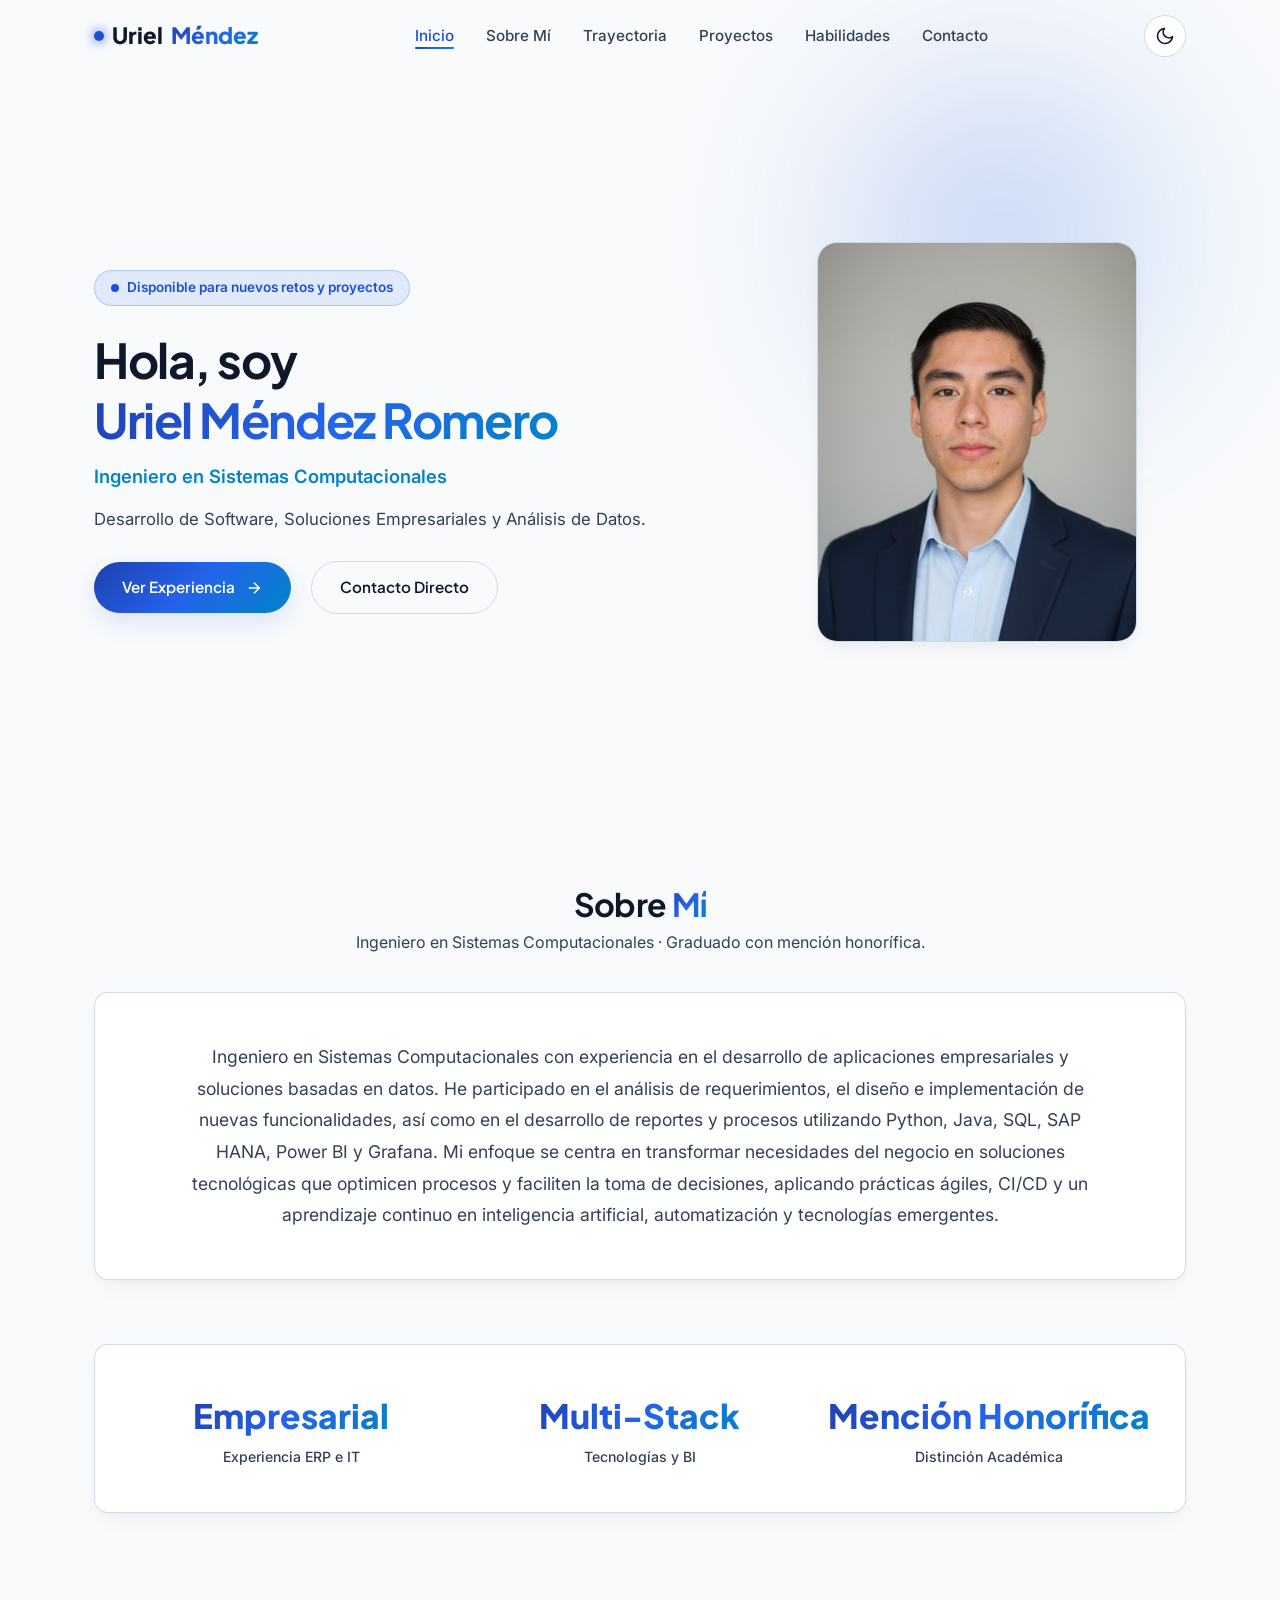
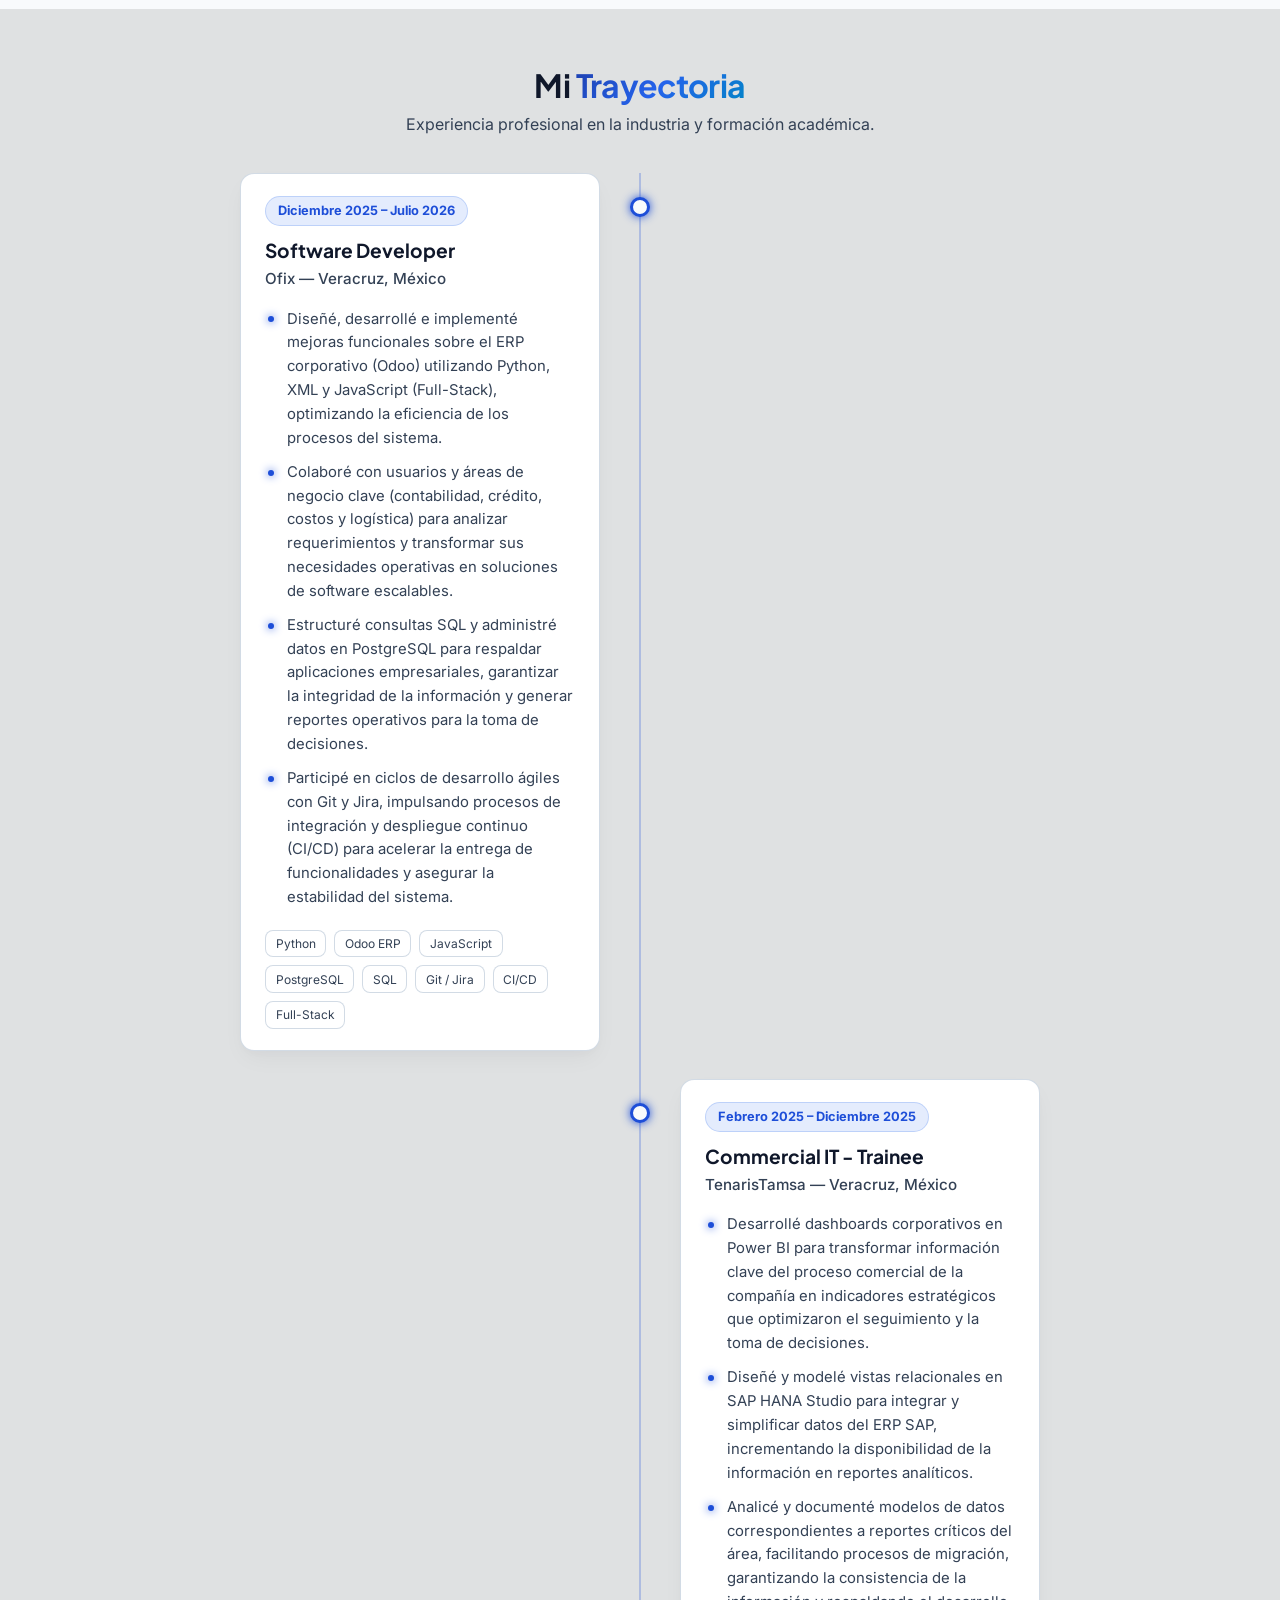
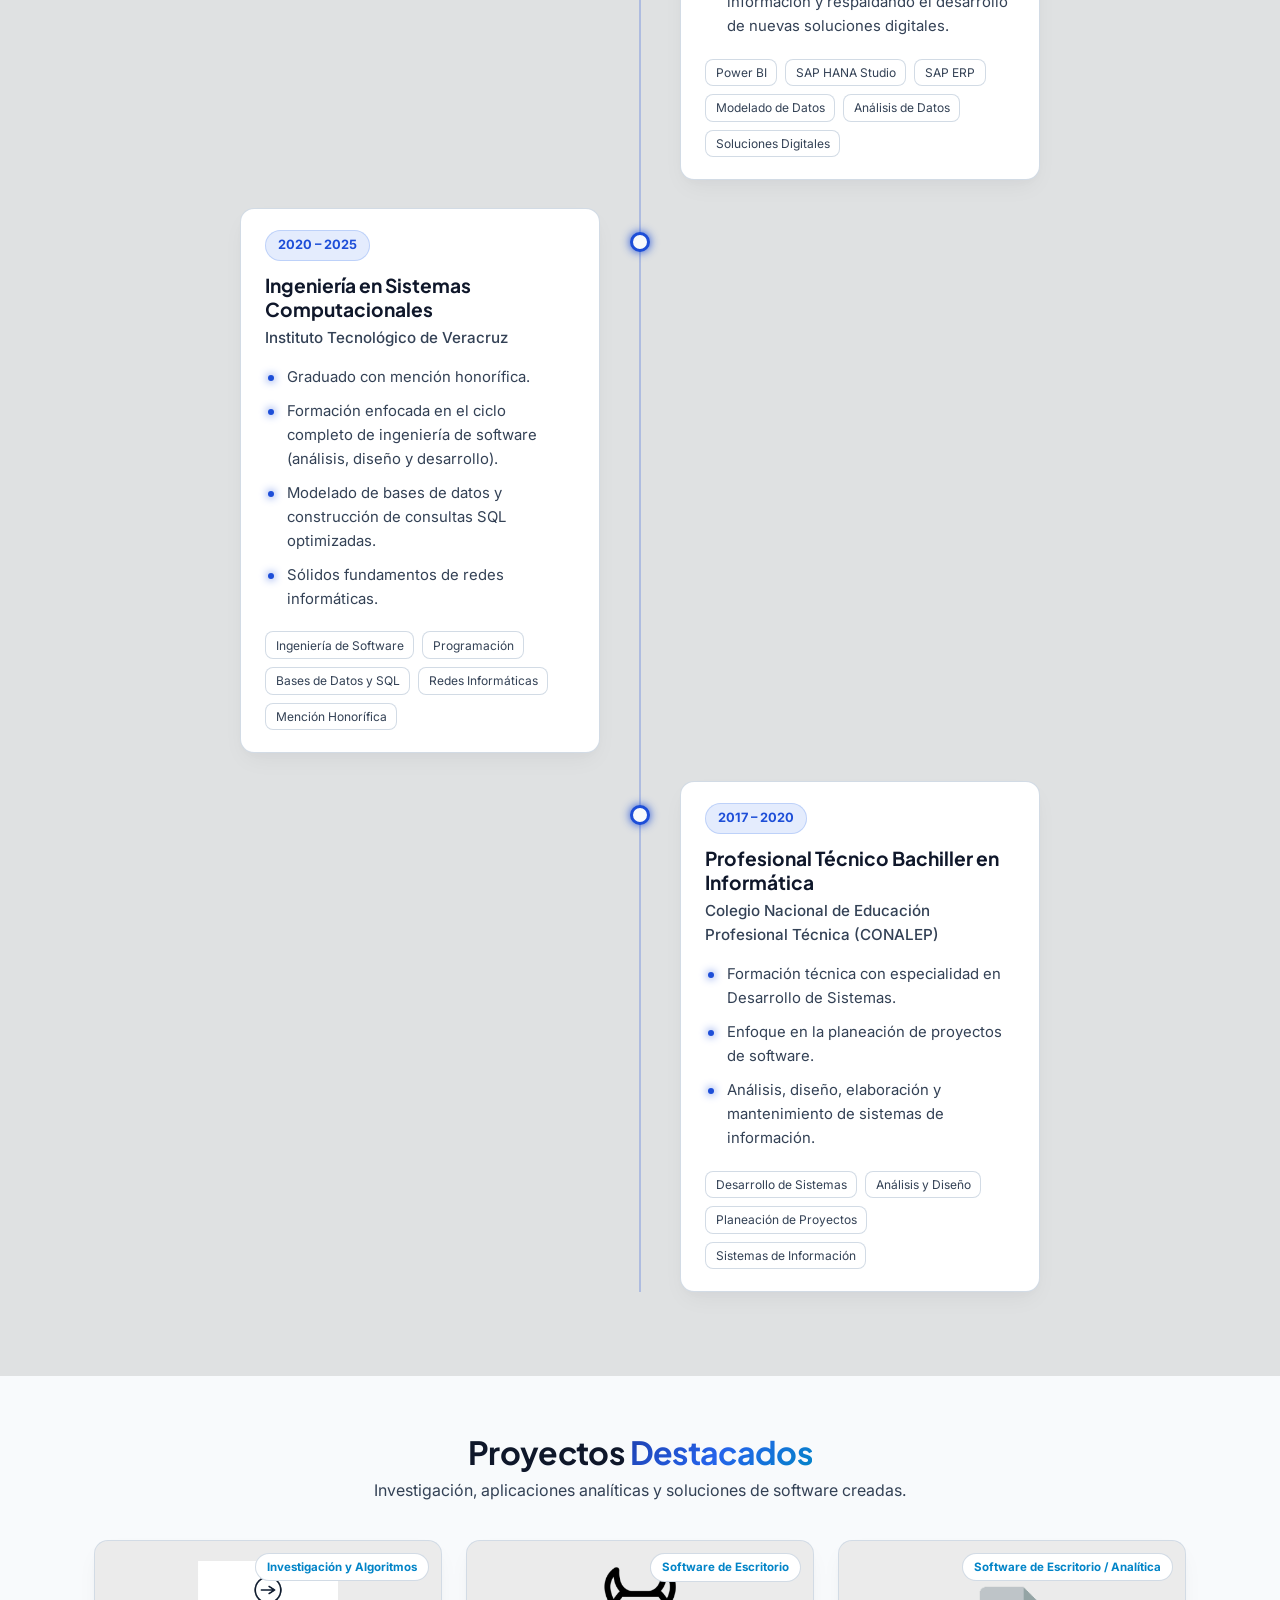
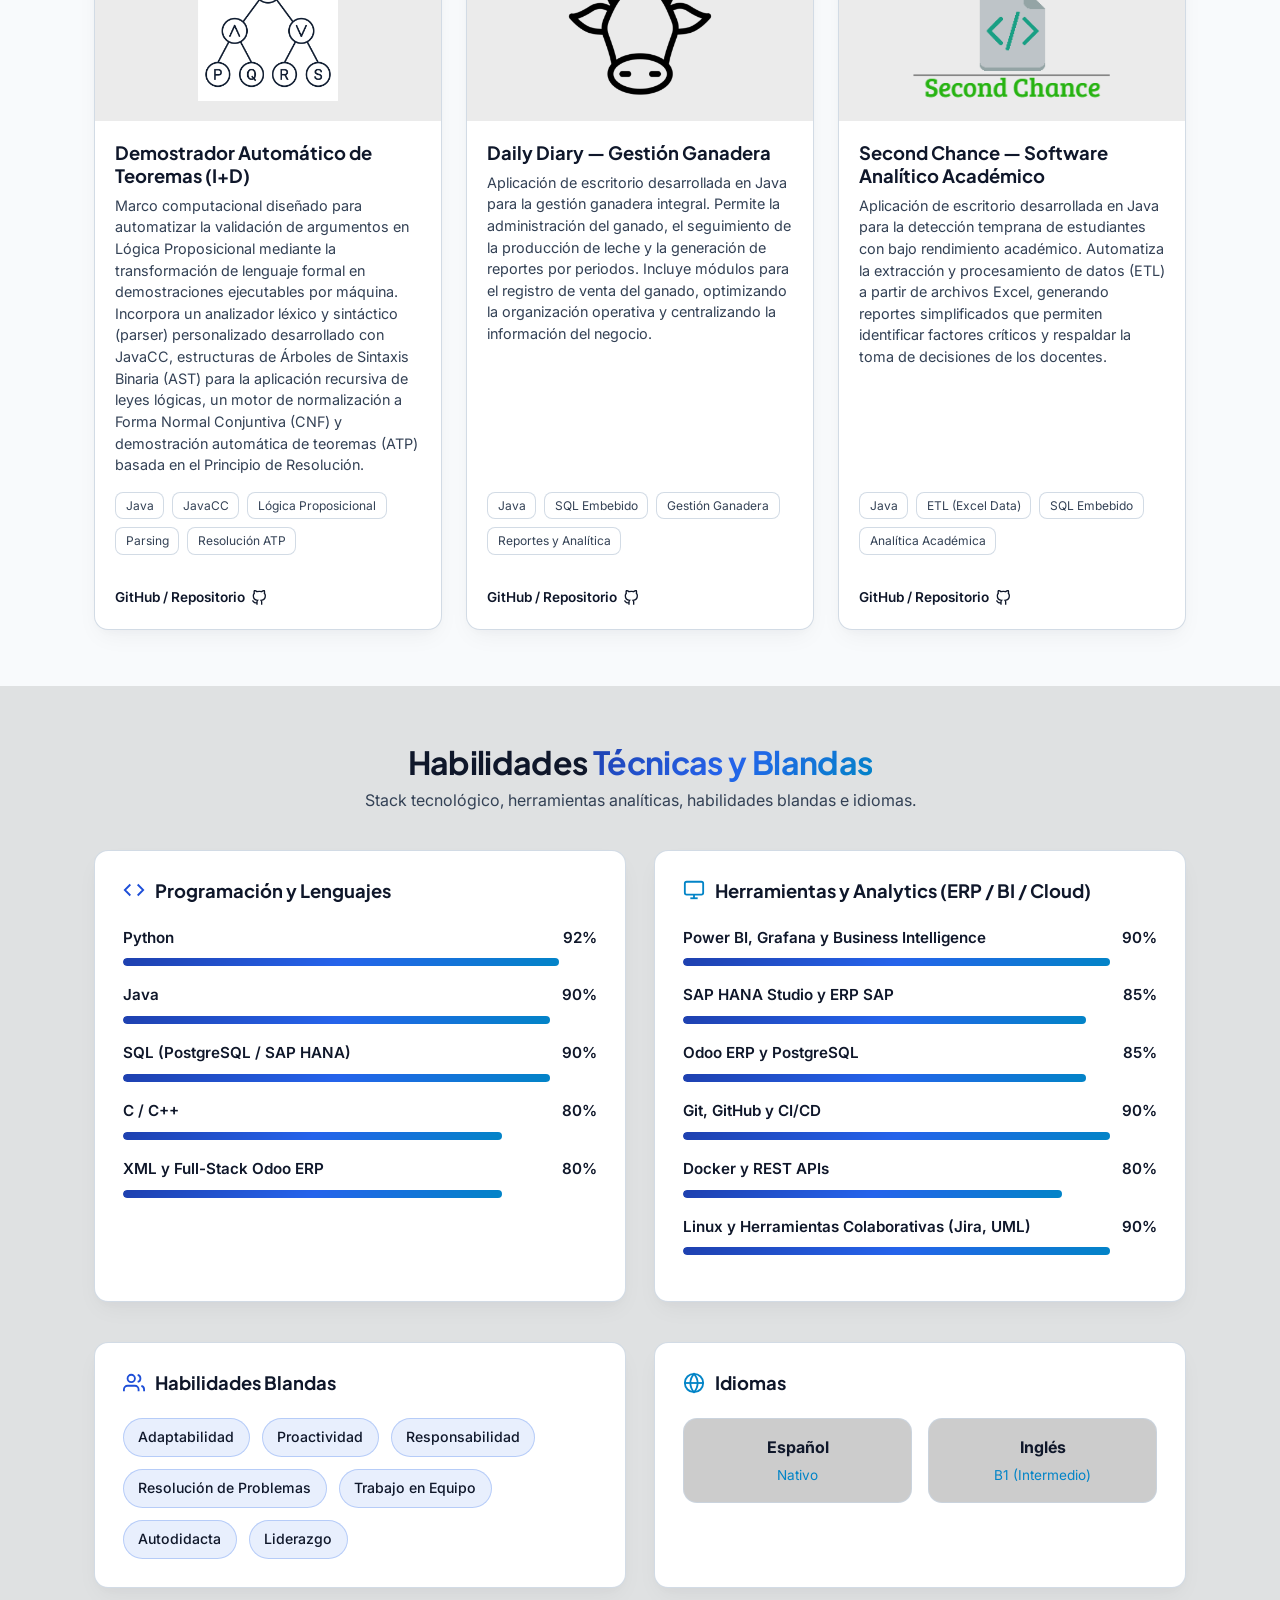
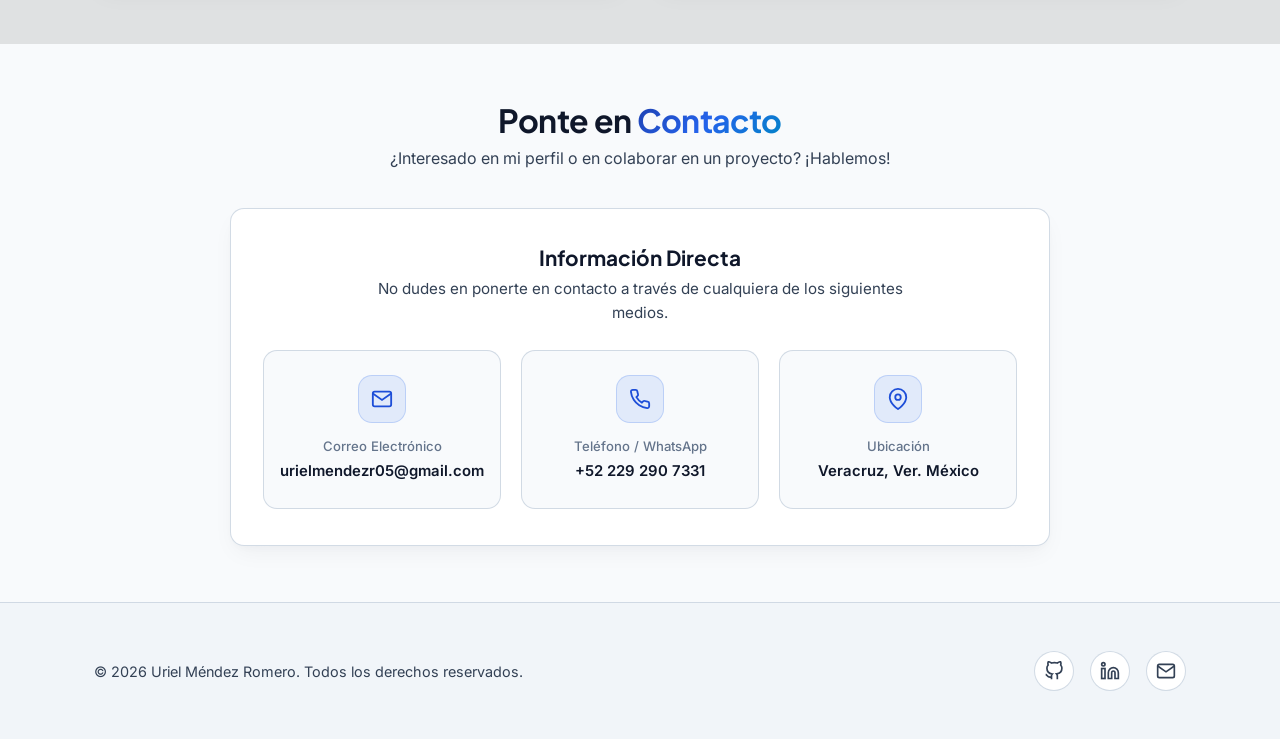
==== commit b280143c: "feat(assets): restructure image directory, update project logos and add UMR favicon - Reorganize ass" ====
--- a/index.html
+++ b/index.html
@@ -11,13 +11,16 @@
     content="Uriel Méndez Romero, Ingeniero en Sistemas Computacionales, Software Developer, Python, Java, SQL, SAP HANA, Power BI, Grafana, Odoo ERP, Veracruz, México" />
   <meta name="author" content="Uriel Méndez Romero" />
 
+  <!-- Favicon -->
+  <link rel="icon" type="image/svg+xml" href="assets/images/favicon/favicon.svg" />
+
   <!-- Open Graph / Social Media -->
   <meta property="og:type" content="website" />
   <meta property="og:url" content="https://urielmndzr.github.io" />
   <meta property="og:title" content="Uriel Méndez Romero | Ingeniero en Sistemas Computacionales" />
   <meta property="og:description"
     content="Bienvenido a mi sitio web profesional. Explora mi experiencia en ERP Odoo, Power BI, Grafana, SAP HANA y desarrollo de software." />
-  <meta property="og:image" content="assets/images/avatar.png" />
+  <meta property="og:image" content="assets/images/profile/profile_picture.jpg" />
 
   <!-- Stylesheets -->
   <link rel="stylesheet" href="css/style.css" />
@@ -105,7 +108,7 @@
 
       <div class="hero-image-wrapper reveal active reveal-delay-2">
         <div class="hero-image-card float-animation">
-          <img src="assets/images/avatar.png" alt="Uriel Méndez Romero" id="hero-avatar" />
+          <img src="assets/images/profile/profile_picture.jpg" alt="Uriel Méndez Romero" id="hero-avatar" />
         </div>
       </div>
     </div>
--- a/css/components.css
+++ b/css/components.css
@@ -437,19 +437,29 @@
 .project-img-wrapper {
   position: relative;
   width: 100%;
-  height: 170px;
+  height: 180px;
   overflow: hidden;
+  background: rgba(0, 0, 0, 0.08);
+  display: flex;
+  align-items: center;
+  justify-content: center;
 }
 
 .project-img-wrapper img {
   width: 100%;
   height: 100%;
-  object-fit: cover;
+  object-fit: contain;
+  padding: 1.25rem;
+  box-sizing: border-box;
   transition: transform var(--transition-slow);
 }
 
 .project-card:hover .project-img-wrapper img {
-  transform: scale(1.06);
+  transform: scale(1.08);
+}
+
+[data-theme="dark"] .project-img-wrapper {
+  background: rgba(255, 255, 255, 0.03);
 }
 
 .project-category {
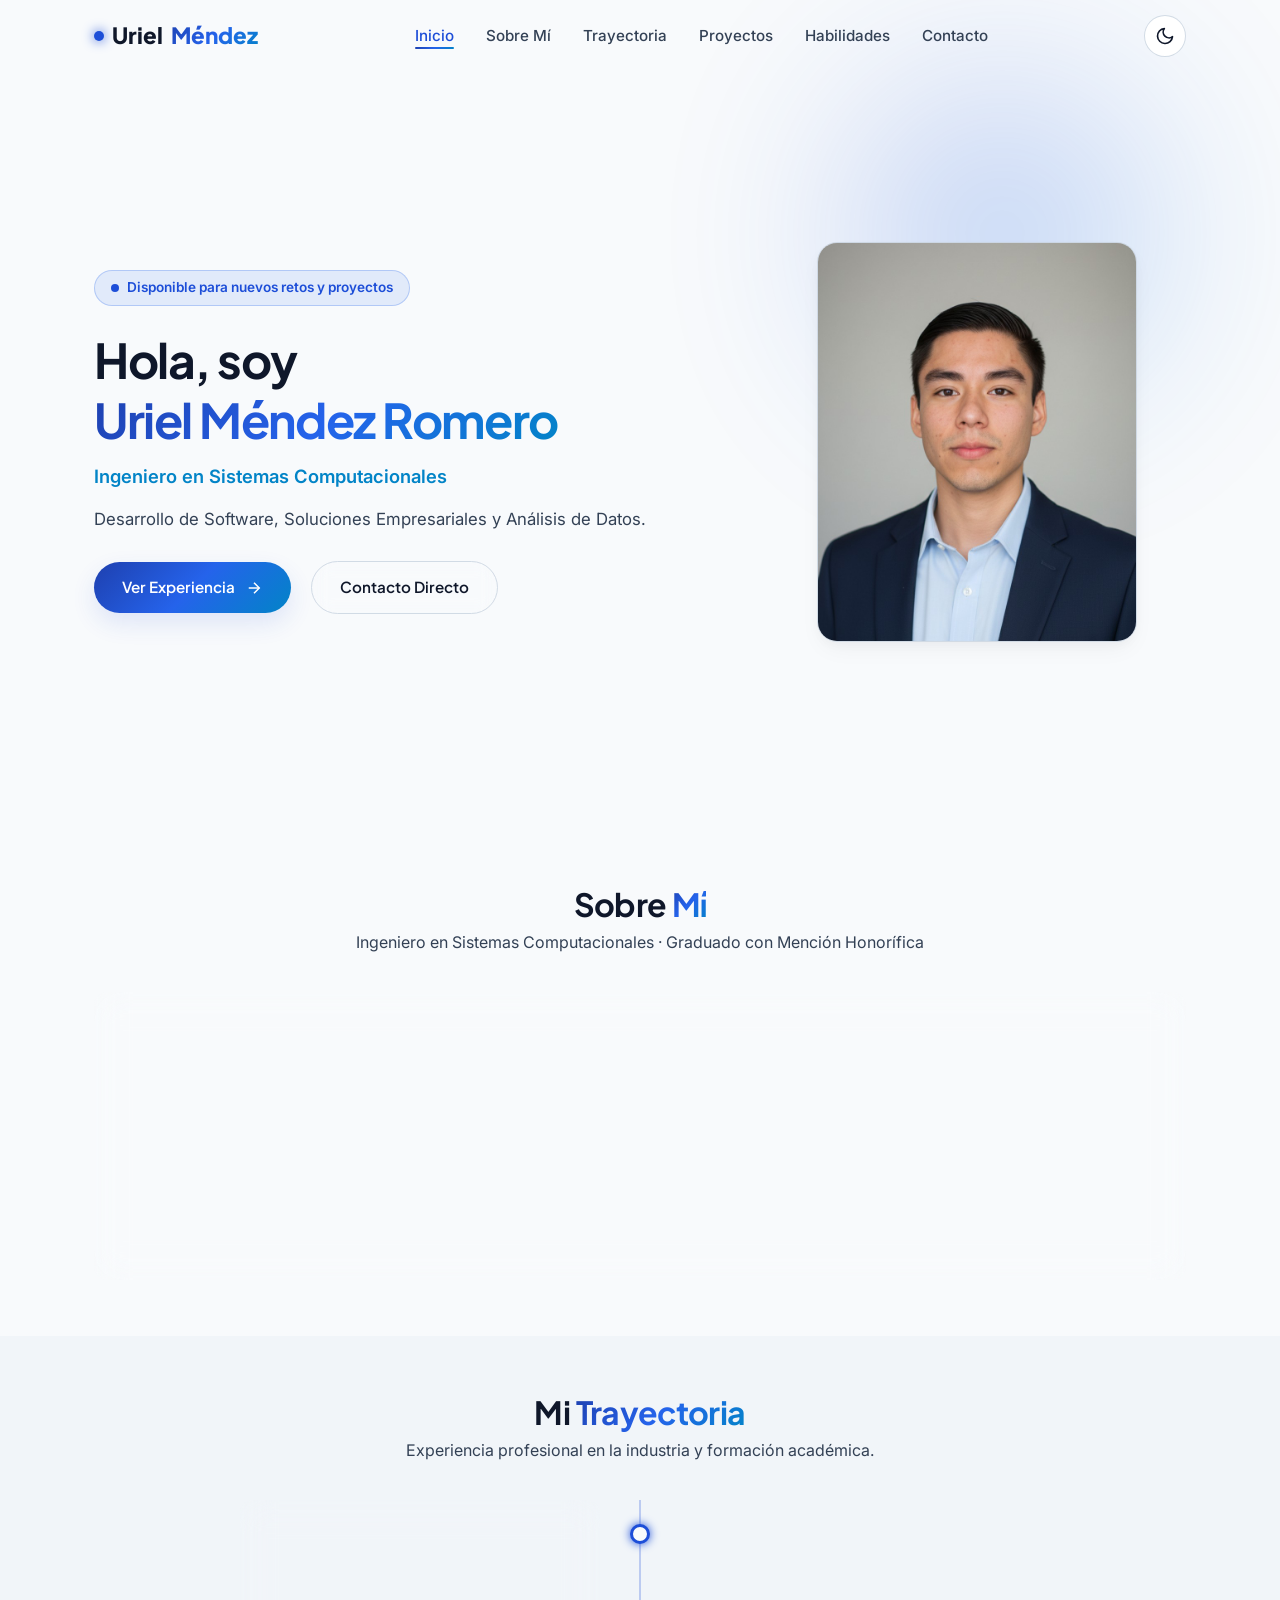
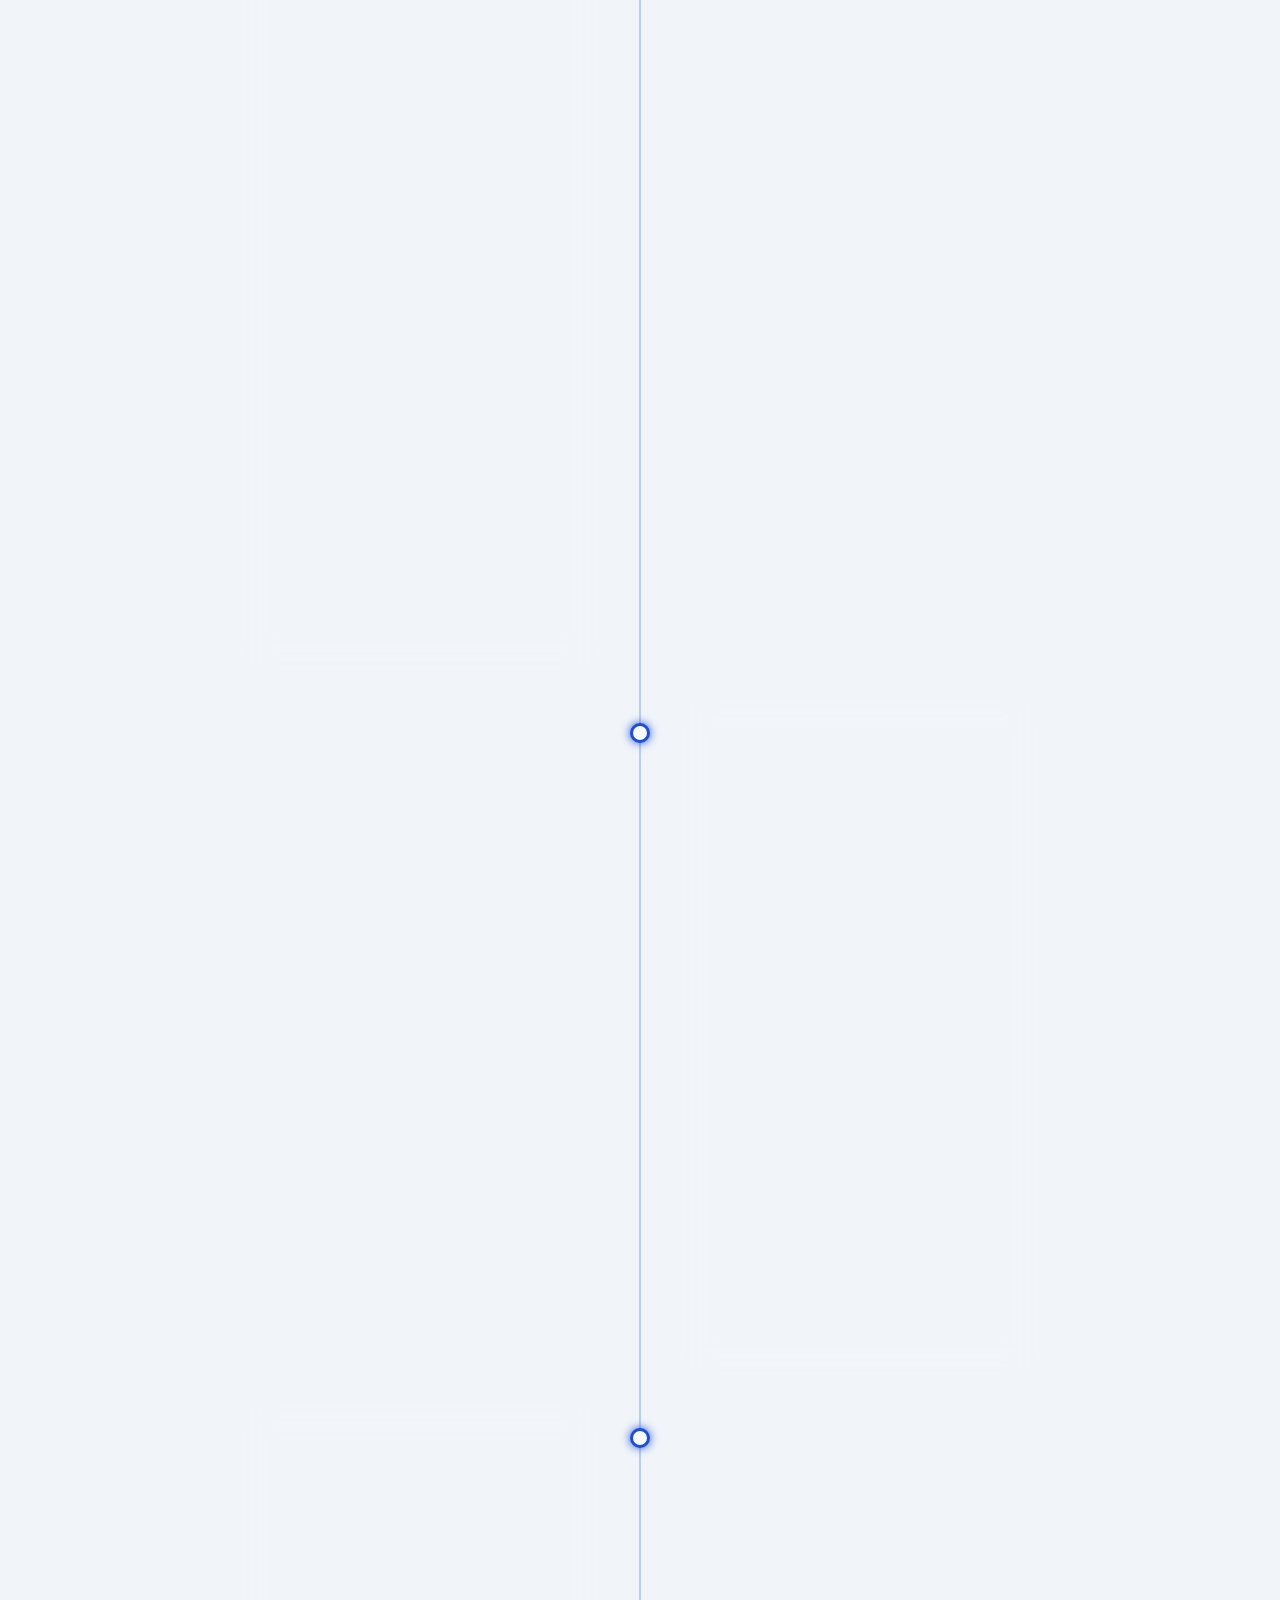
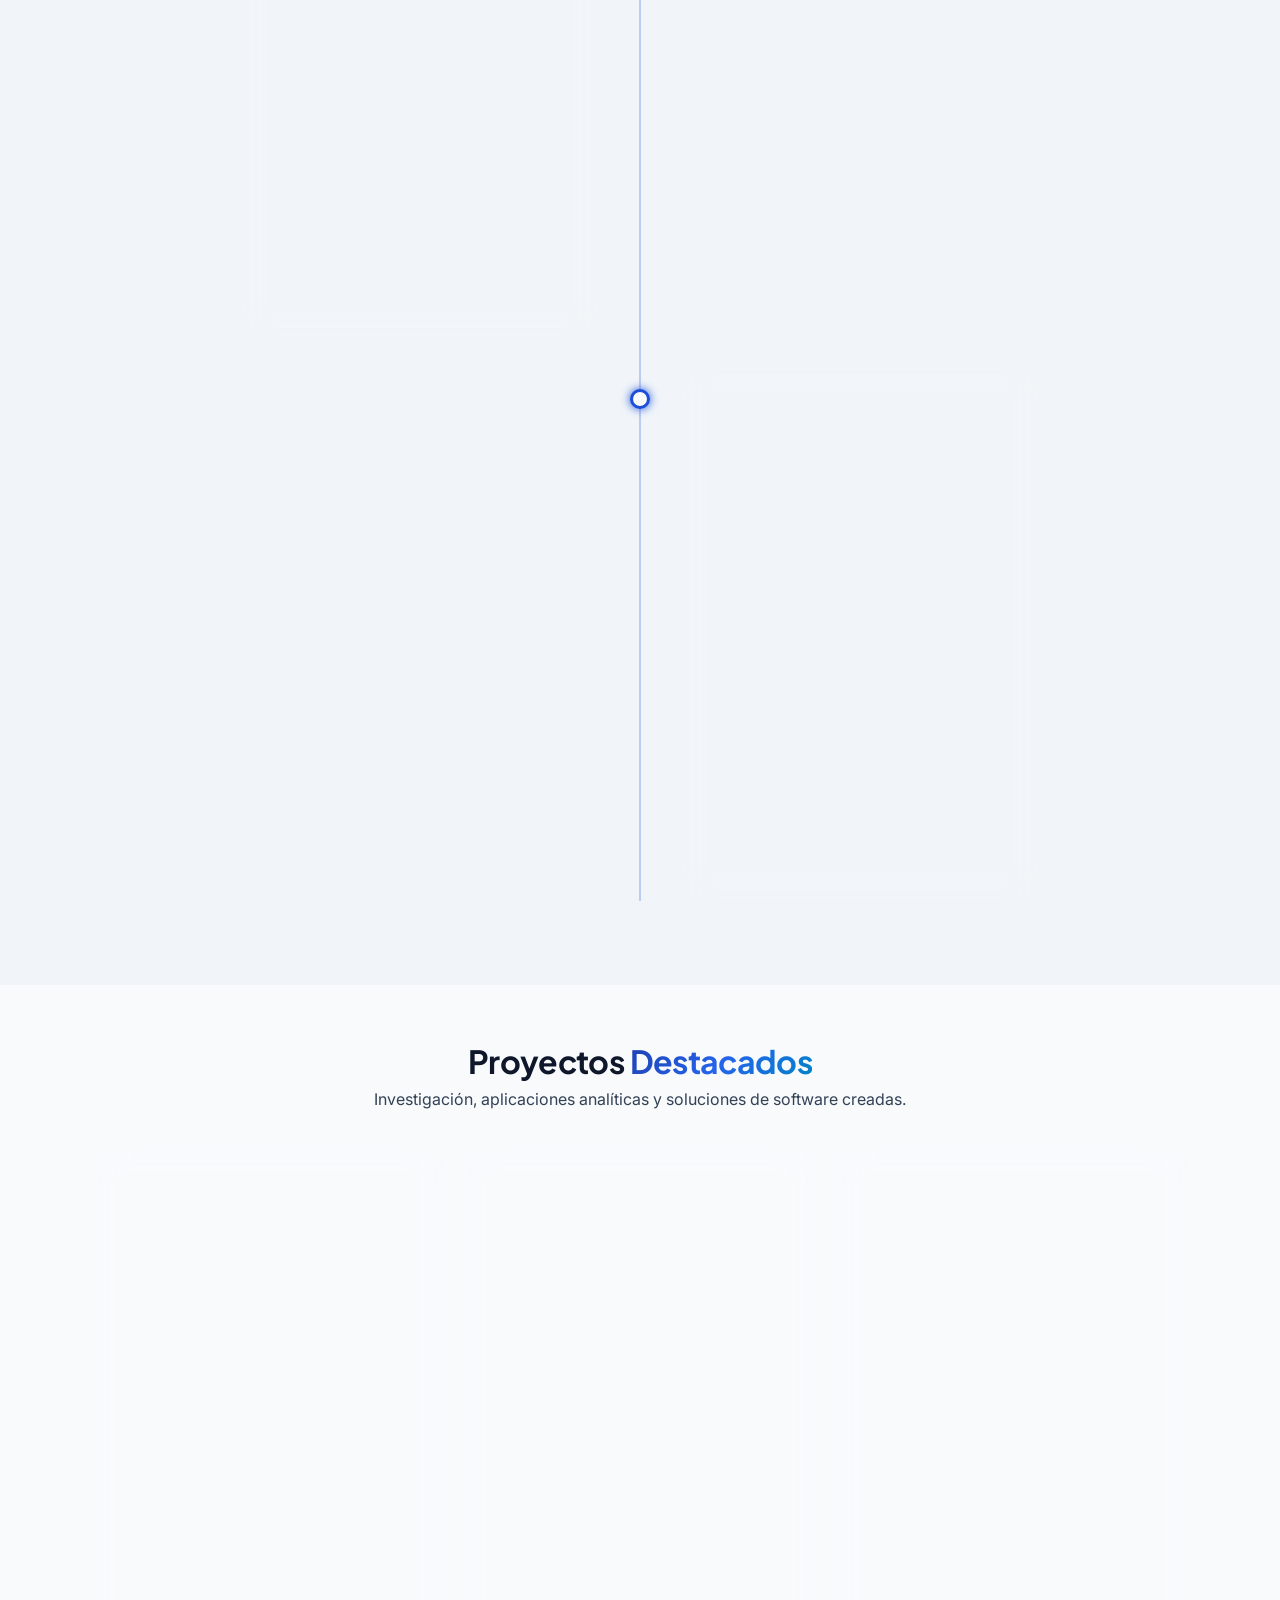
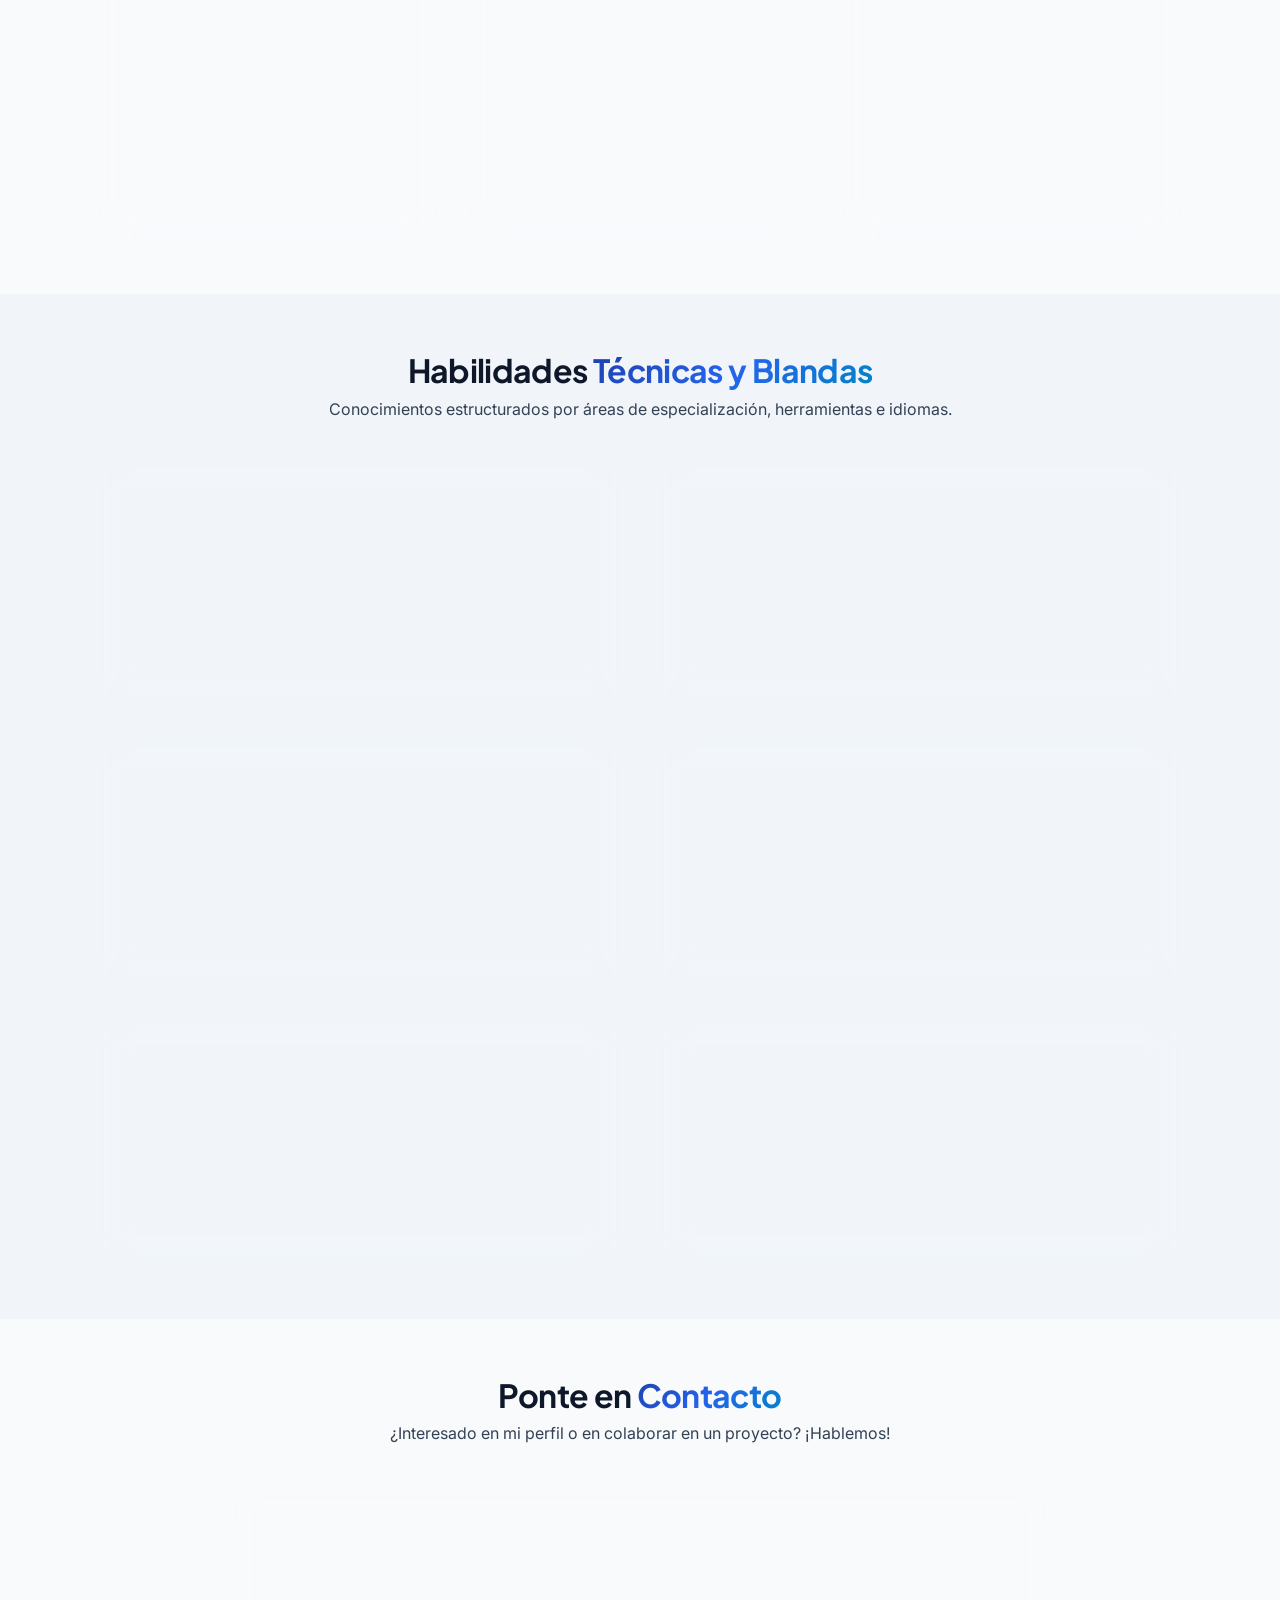
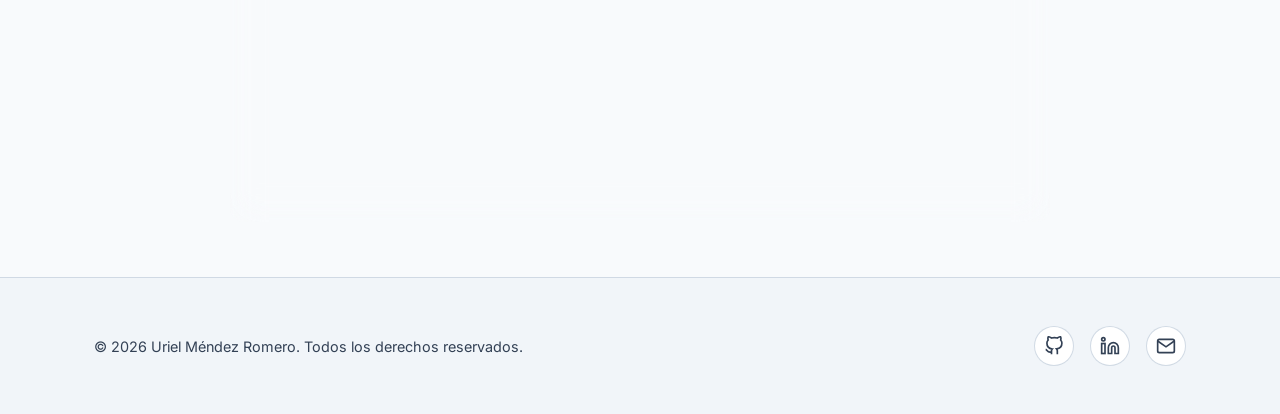
==== commit 5738d0ad: "feat(cv): sync profile data with official CV, redesign skills section and polish UI styling - Synchr" ====
--- a/index.html
+++ b/index.html
@@ -4,7 +4,7 @@
 <head>
   <meta charset="UTF-8" />
   <meta name="viewport" content="width=device-width, initial-scale=1.0" />
-  <title>Uriel Méndez Romero | Ingeniero en Sistemas Computacionales</title>
+  <title>ISC. Uriel Méndez Romero</title>
   <meta name="description"
     content="Portafolio profesional de Uriel Méndez Romero. Ingeniero en Sistemas Computacionales especialista en desarrollo de software (Python, Java, SQL, ERP Odoo), dashboards y reportes (Power BI, Grafana) y modelado de datos en SAP HANA." />
   <meta name="keywords"
@@ -118,30 +118,24 @@
   <section id="sobre-mi" class="section">
     <div class="container">
       <h2 class="section-title">Sobre <span class="gradient-text">Mí</span></h2>
-      <p class="section-subtitle">Ingeniero en Sistemas Computacionales · Graduado con mención honorífica.</p>
-
-      <div class="glass-card reveal" style="padding: 3rem; margin-bottom: 4rem;">
+      <p class="section-subtitle">Ingeniero en Sistemas Computacionales · Graduado con Mención Honorífica</p>
+
+      <div class="glass-card reveal" style="padding: 3rem;">
         <p id="about-text"
           style="font-size: 1.1rem; color: var(--text-secondary); line-height: 1.8; text-align: center; max-width: 920px; margin: 0 auto;">
-          Ingeniero en Sistemas Computacionales con experiencia en el desarrollo de aplicaciones empresariales y
-          soluciones basadas en datos. He participado en el análisis de requerimientos, el diseño e implementación de
-          nuevas funcionalidades, así como en el desarrollo de reportes y procesos ETL utilizando Python, Java, SQL, SAP
-          HANA, Power BI y Grafana. Mi enfoque se centra en transformar necesidades del negocio en soluciones
-          tecnológicas que optimicen procesos y faciliten la toma de decisiones, aplicando prácticas ágiles, CI/CD y un
-          aprendizaje continuo en inteligencia artificial, automatización y tecnologías emergentes.
+          Experiencia en desarrollo de software, diseño de soluciones empresariales y análisis de datos. Especializado
+          en el diseño, desarrollo y despliegue de aplicaciones para optimizar procesos de negocio utilizando Python,
+          Java y SQL, así como en el modelado de datos con SAP HANA y el desarrollo de soluciones analíticas con Power
+          BI. Capacidad para colaborar con usuarios de distintas áreas para traducir requerimientos operativos en
+          soluciones técnicas escalables. En constante formación en tecnologías emergentes, con especial interés en
+          inteligencia artificial, automatización de procesos y desarrollo de soluciones inteligentes.
         </p>
       </div>
-
-      <div class="glass-card stats-section reveal reveal-delay-1">
-        <div class="stats-grid" id="stats-container">
-          <!-- Renderizado dinámico por js/main.js -->
-        </div>
-      </div>
     </div>
   </section>
 
   <!-- SECCIÓN TRAYECTORIA -->
-  <section id="trayectoria" class="section" style="background: rgba(0, 0, 0, 0.1);">
+  <section id="trayectoria" class="section section-alt">
     <div class="container">
       <h2 class="section-title">Mi <span class="gradient-text">Trayectoria</span></h2>
       <p class="section-subtitle">Experiencia profesional en la industria y formación académica.</p>
@@ -165,12 +159,13 @@
   </section>
 
   <!-- SECCIÓN HABILIDADES -->
-  <section id="habilidades" class="section" style="background: rgba(0, 0, 0, 0.1);">
+  <section id="habilidades" class="section section-alt">
     <div class="container">
       <h2 class="section-title">Habilidades <span class="gradient-text">Técnicas y Blandas</span></h2>
-      <p class="section-subtitle">Stack tecnológico, herramientas analíticas, habilidades blandas e idiomas.</p>
-
-      <div class="skills-container" style="margin-bottom: 2.5rem;">
+      <p class="section-subtitle">Conocimientos estructurados por áreas de especialización, herramientas e idiomas.</p>
+
+      <!-- Fila 1: Lenguajes y ERP -->
+      <div class="skills-container" style="margin-bottom: 2rem;">
         <!-- Programación y Lenguajes -->
         <div class="glass-card skills-group reveal reveal-delay-1">
           <h3 class="skills-group-title">
@@ -180,29 +175,62 @@
             </svg>
             Programación y Lenguajes
           </h3>
-          <div id="programming-skills">
-            <!-- Renderizado dinámico -->
-          </div>
-        </div>
-
-        <!-- Herramientas y Analytics -->
+          <div class="skills-chips-wrapper" id="programming-skills">
+            <!-- Renderizado dinámico -->
+          </div>
+        </div>
+
+        <!-- Sistemas Empresariales y ERP -->
         <div class="glass-card skills-group reveal reveal-delay-2">
           <h3 class="skills-group-title">
             <svg width="22" height="22" viewBox="0 0 24 24" fill="none" stroke="var(--accent-secondary)"
               stroke-width="2">
-              <rect x="2" y="3" width="20" height="14" rx="2" ry="2"></rect>
-              <line x1="8" y1="21" x2="16" y2="21"></line>
-              <line x1="12" y1="17" x2="12" y2="21"></line>
-            </svg>
-            Herramientas y Analytics (ERP / BI / Cloud)
-          </h3>
-          <div id="tool-skills">
-            <!-- Renderizado dinámico -->
-          </div>
-        </div>
-      </div>
-
-      <!-- Habilidades Blandas e Idiomas -->
+              <rect x="2" y="7" width="20" height="14" rx="2" ry="2"></rect>
+              <path d="M16 21V5a2 2 0 0 0-2-2h-4a2 2 0 0 0-2 2v16"></path>
+            </svg>
+            Sistemas Empresariales y ERP
+          </h3>
+          <div class="skills-chips-wrapper" id="erp-skills">
+            <!-- Renderizado dinámico -->
+          </div>
+        </div>
+      </div>
+
+      <!-- Fila 2: BI & DevOps -->
+      <div class="skills-container" style="margin-bottom: 2rem;">
+        <!-- Business Intelligence & Analytics -->
+        <div class="glass-card skills-group reveal reveal-delay-1">
+          <h3 class="skills-group-title">
+            <svg width="22" height="22" viewBox="0 0 24 24" fill="none" stroke="var(--accent-primary)" stroke-width="2">
+              <line x1="18" y1="20" x2="18" y2="10"></line>
+              <line x1="12" y1="20" x2="12" y2="4"></line>
+              <line x1="6" y1="20" x2="6" y2="14"></line>
+            </svg>
+            BI & Analítica de Datos
+          </h3>
+          <div class="skills-chips-wrapper" id="bi-skills">
+            <!-- Renderizado dinámico -->
+          </div>
+        </div>
+
+        <!-- Herramientas, DevOps y Metodologías -->
+        <div class="glass-card skills-group reveal reveal-delay-2">
+          <h3 class="skills-group-title">
+            <svg width="22" height="22" viewBox="0 0 24 24" fill="none" stroke="var(--accent-secondary)"
+              stroke-width="2">
+              <path
+                d="M14.7 6.3a1 1 0 0 0 0 1.4l1.6 1.6a1 1 0 0 0 1.4 0l3.77-3.77a6 6 0 0 1-7.94 7.94l-6.91 6.91a2.12 2.12 0 0 1-3-3l6.91-6.91a6 6 0 0 1 7.94-7.94l-3.76 3.76z">
+              </path>
+            </svg>
+            Herramientas, DevOps y Metodologías
+          </h3>
+          <div class="skills-chips-wrapper" id="devops-skills">
+            <!-- Renderizado dinámico -->
+          </div>
+        </div>
+      </div>
+
+      <!-- Fila 3: Habilidades Blandas e Idiomas -->
       <div class="skills-container">
         <div class="glass-card skills-group reveal reveal-delay-1">
           <h3 class="skills-group-title">
@@ -244,7 +272,8 @@
       <h2 class="section-title">Ponte en <span class="gradient-text">Contacto</span></h2>
       <p class="section-subtitle">¿Interesado en mi perfil o en colaborar en un proyecto? ¡Hablemos!</p>
 
-      <div class="glass-card contact-info-card reveal reveal-delay-1" style="max-width: 820px; margin: 0 auto; text-align: center;">
+      <div class="glass-card contact-info-card reveal reveal-delay-1"
+        style="max-width: 820px; margin: 0 auto; text-align: center;">
         <h3 style="font-size: 1.3rem; margin-bottom: 0.4rem;">Información Directa</h3>
         <p style="color: var(--text-secondary); max-width: 550px; margin: 0 auto 1.5rem auto; font-size: 0.95rem;">
           No dudes en ponerte en contacto a través de cualquiera de los siguientes medios.
@@ -267,7 +296,9 @@
           <a href="tel:2292907331" class="contact-method-card">
             <div class="contact-icon">
               <svg width="22" height="22" viewBox="0 0 24 24" fill="none" stroke="currentColor" stroke-width="2">
-                <path d="M22 16.92v3a2 2 0 0 1-2.18 2 19.79 19.79 0 0 1-8.63-3.07 19.5 19.5 0 0 1-6-6 19.79 19.79 0 0 1-3.07-8.67A2 2 0 0 1 4.11 2h3a2 2 0 0 1 2 1.72 12.84 12.84 0 0 0 .7 2.81 2 2 0 0 1-.45 2.11L8.09 9.91a16 16 0 0 0 6 6l1.27-1.27a2 2 0 0 1 2.11-.45 12.84 12.84 0 0 0 2.81.7A2 2 0 0 1 22 16.92z"></path>
+                <path
+                  d="M22 16.92v3a2 2 0 0 1-2.18 2 19.79 19.79 0 0 1-8.63-3.07 19.5 19.5 0 0 1-6-6 19.79 19.79 0 0 1-3.07-8.67A2 2 0 0 1 4.11 2h3a2 2 0 0 1 2 1.72 12.84 12.84 0 0 0 .7 2.81 2 2 0 0 1-.45 2.11L8.09 9.91a16 16 0 0 0 6 6l1.27-1.27a2 2 0 0 1 2.11-.45 12.84 12.84 0 0 0 2.81.7A2 2 0 0 1 22 16.92z">
+                </path>
               </svg>
             </div>
             <div class="contact-method-detail">
--- a/css/style.css
+++ b/css/style.css
@@ -145,6 +145,10 @@
   font-size: 1rem;
   max-width: 650px;
   margin: 0 auto 2.25rem auto;
+}
+
+.section-alt {
+  background: var(--bg-secondary);
 }
 
 /* Glassmorphism Card Utility */
--- a/css/components.css
+++ b/css/components.css
@@ -537,33 +537,42 @@
   gap: 0.6rem;
 }
 
-.skill-item {
-  margin-bottom: 1.1rem;
-}
-
-.skill-info {
-  display: flex;
-  justify-content: space-between;
-  margin-bottom: 0.5rem;
-  font-size: 0.95rem;
-  font-weight: 600;
-}
-
-.skill-bar {
-  width: 100%;
-  height: 8px;
-  background: rgba(255, 255, 255, 0.06);
+.skills-chips-wrapper {
+  display: flex;
+  flex-wrap: wrap;
+  gap: 0.65rem;
+}
+
+.skill-chip {
+  display: inline-flex;
+  align-items: center;
+  gap: 0.5rem;
+  padding: 0.5rem 0.9rem;
+  background: var(--bg-card);
+  border: 1px solid var(--glass-border);
   border-radius: var(--radius-full);
-  overflow: hidden;
-  position: relative;
-}
-
-.skill-progress {
-  height: 100%;
+  font-size: 0.88rem;
+  font-weight: 500;
+  color: var(--text-primary);
+  backdrop-filter: blur(8px);
+  transition: all var(--transition-fast);
+  cursor: default;
+}
+
+.skill-chip:hover {
+  border-color: var(--accent-primary);
+  background: var(--bg-glass);
+  transform: translateY(-2px);
+  box-shadow: 0 6px 20px -4px var(--accent-glow);
+}
+
+.chip-dot {
+  width: 6px;
+  height: 6px;
+  border-radius: 50%;
   background: var(--accent-gradient);
-  border-radius: var(--radius-full);
-  width: 0%;
-  transition: width 1.2s cubic-bezier(0.4, 0, 0.2, 1);
+  display: inline-block;
+  flex-shrink: 0;
 }
 
 /* --- CONTACT SECTION --- */
@@ -709,11 +718,19 @@
 .language-item {
   display: flex;
   flex-direction: column;
-  padding: 1rem;
-  background: rgba(0, 0, 0, 0.2);
+  padding: 1.1rem 1rem;
+  background: var(--bg-card);
   border: 1px solid var(--glass-border);
   border-radius: var(--radius-md);
   text-align: center;
+  backdrop-filter: blur(8px);
+  transition: all var(--transition-fast);
+}
+
+.language-item:hover {
+  border-color: var(--accent-secondary);
+  transform: translateY(-2px);
+  box-shadow: 0 6px 20px -4px var(--accent-glow);
 }
 
 .lang-name {
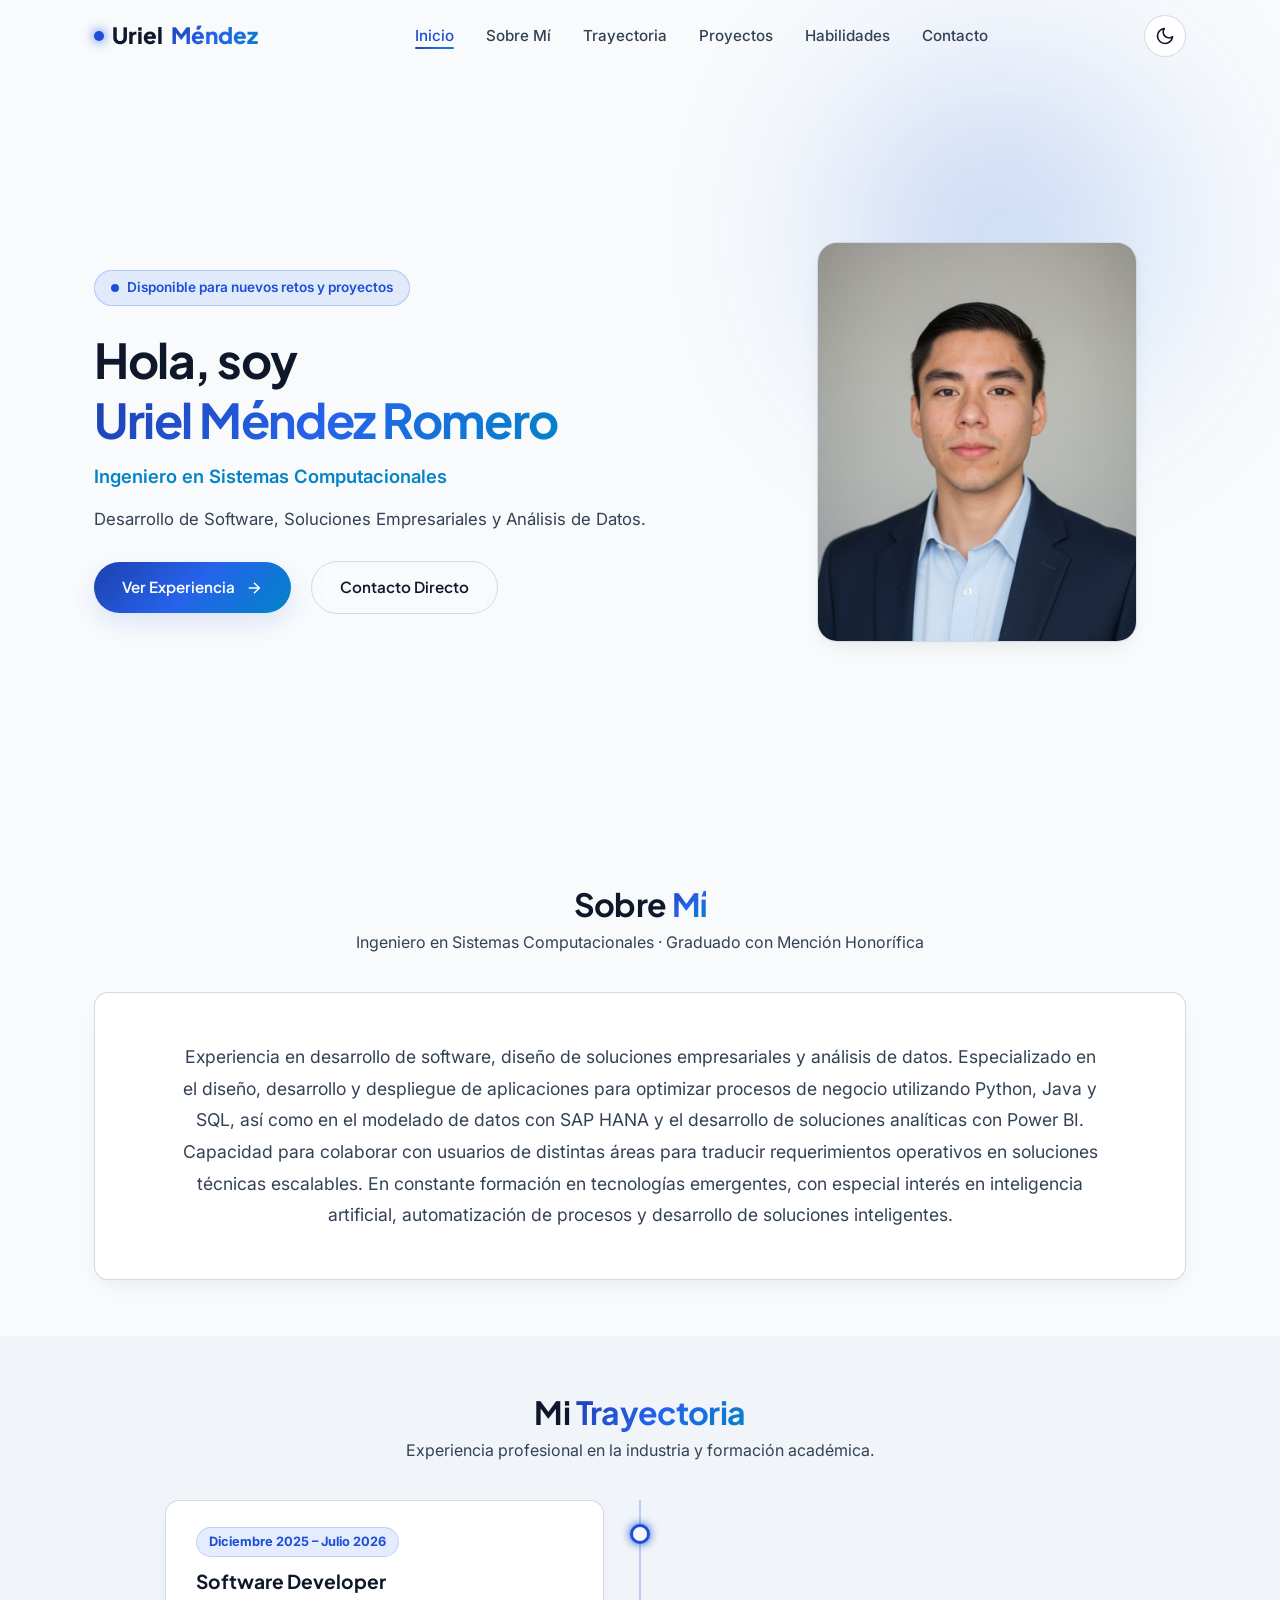
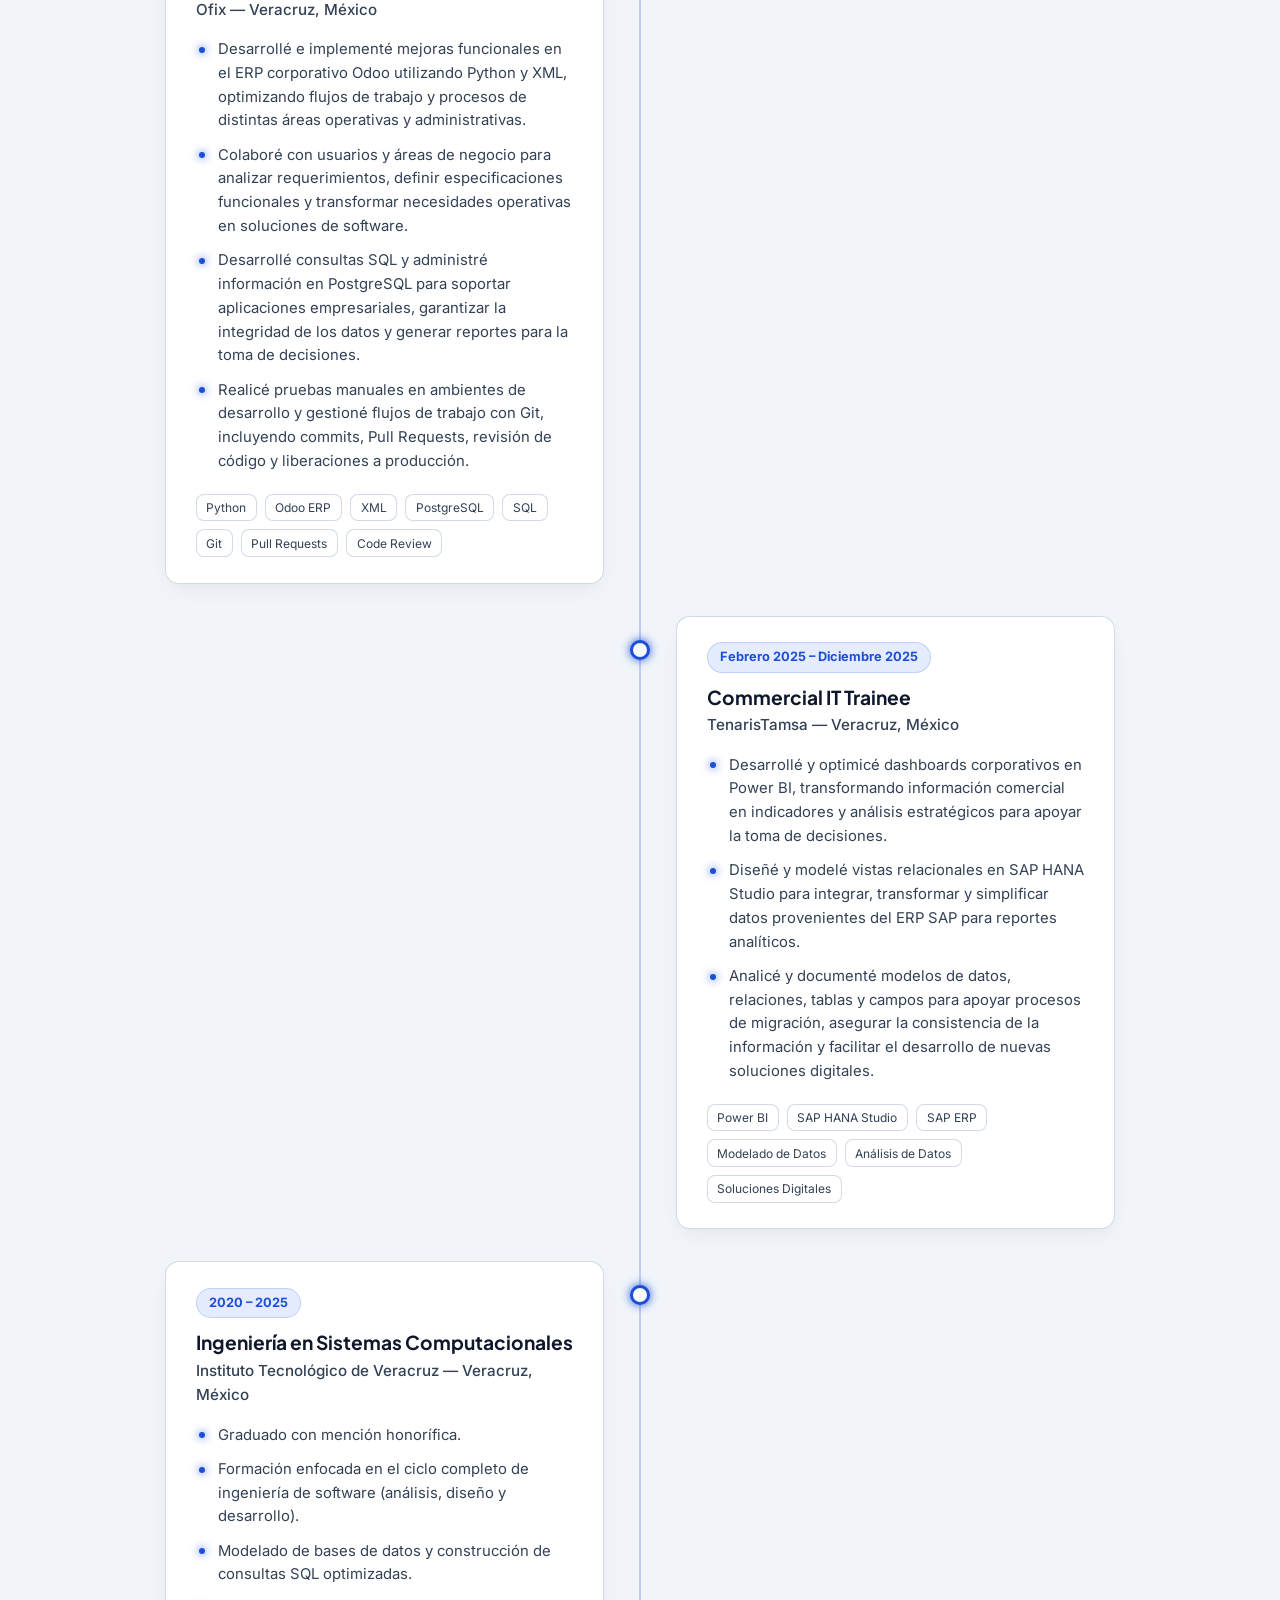
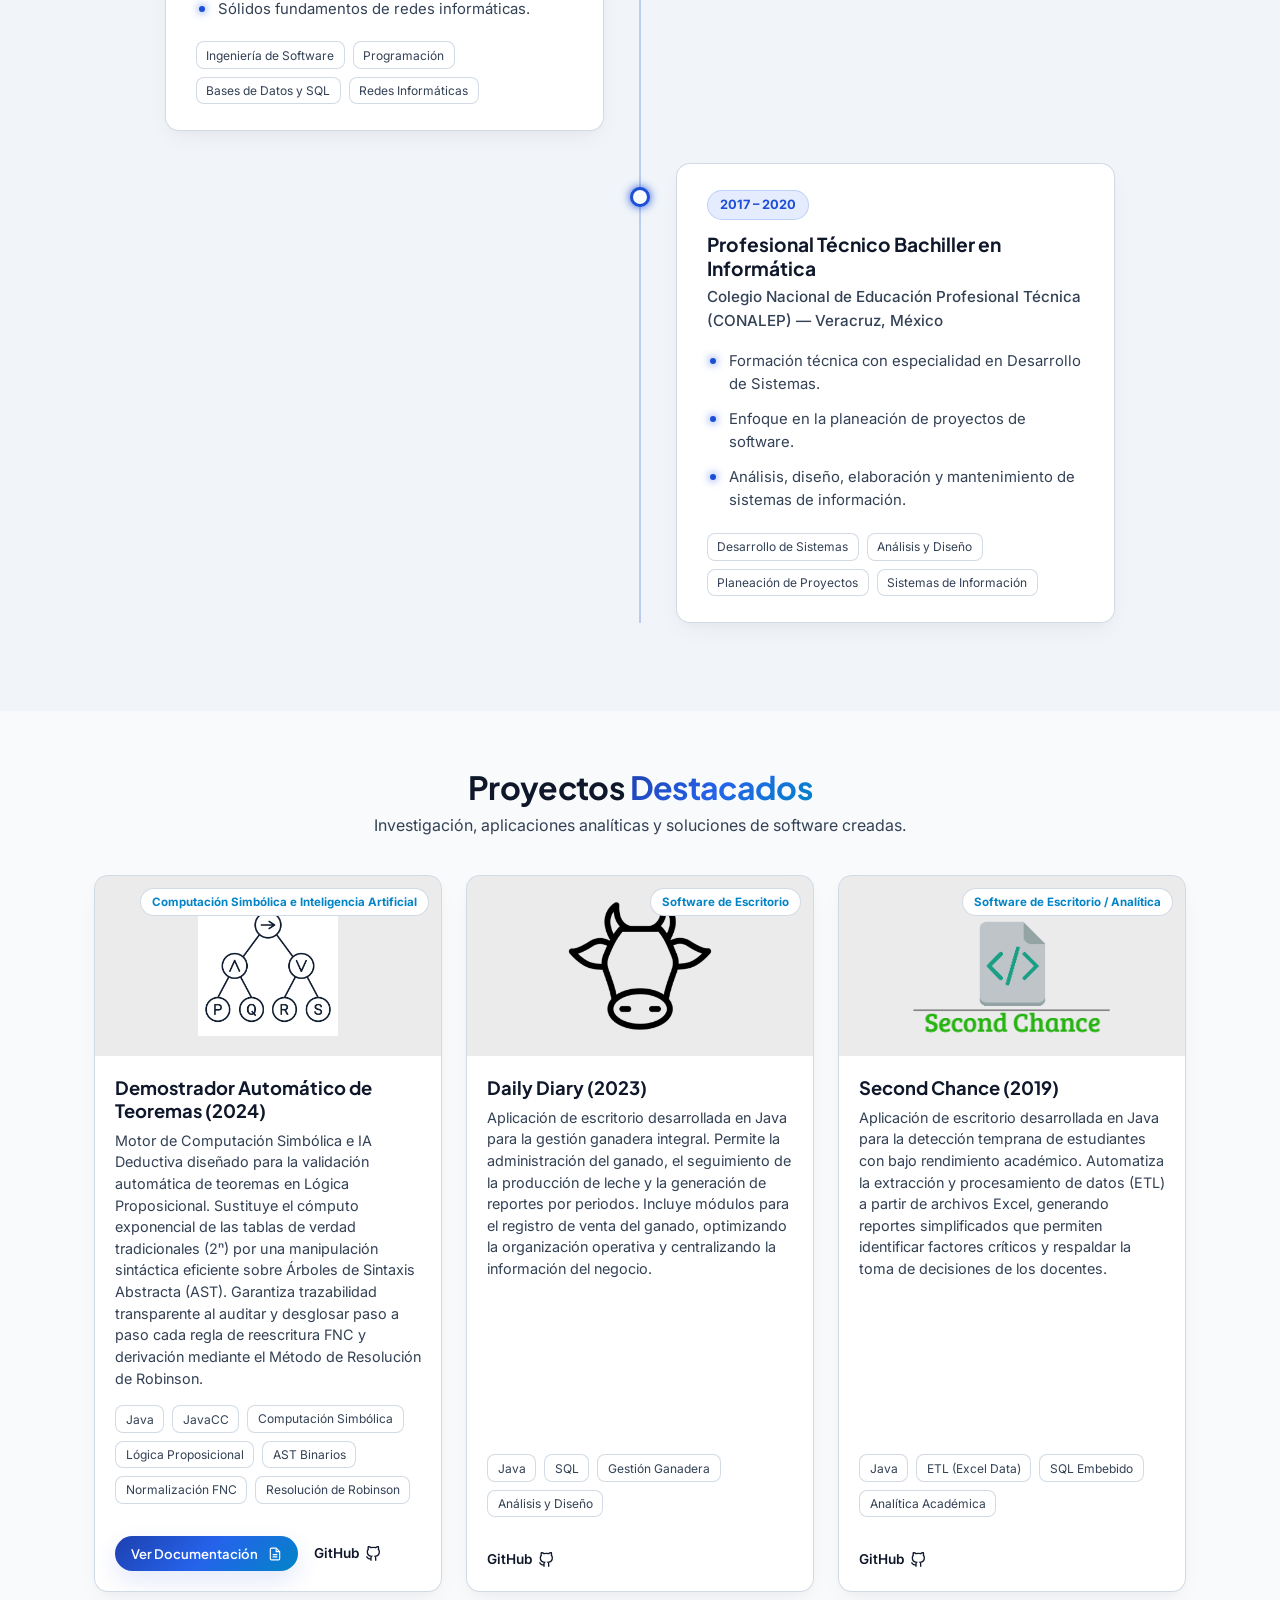
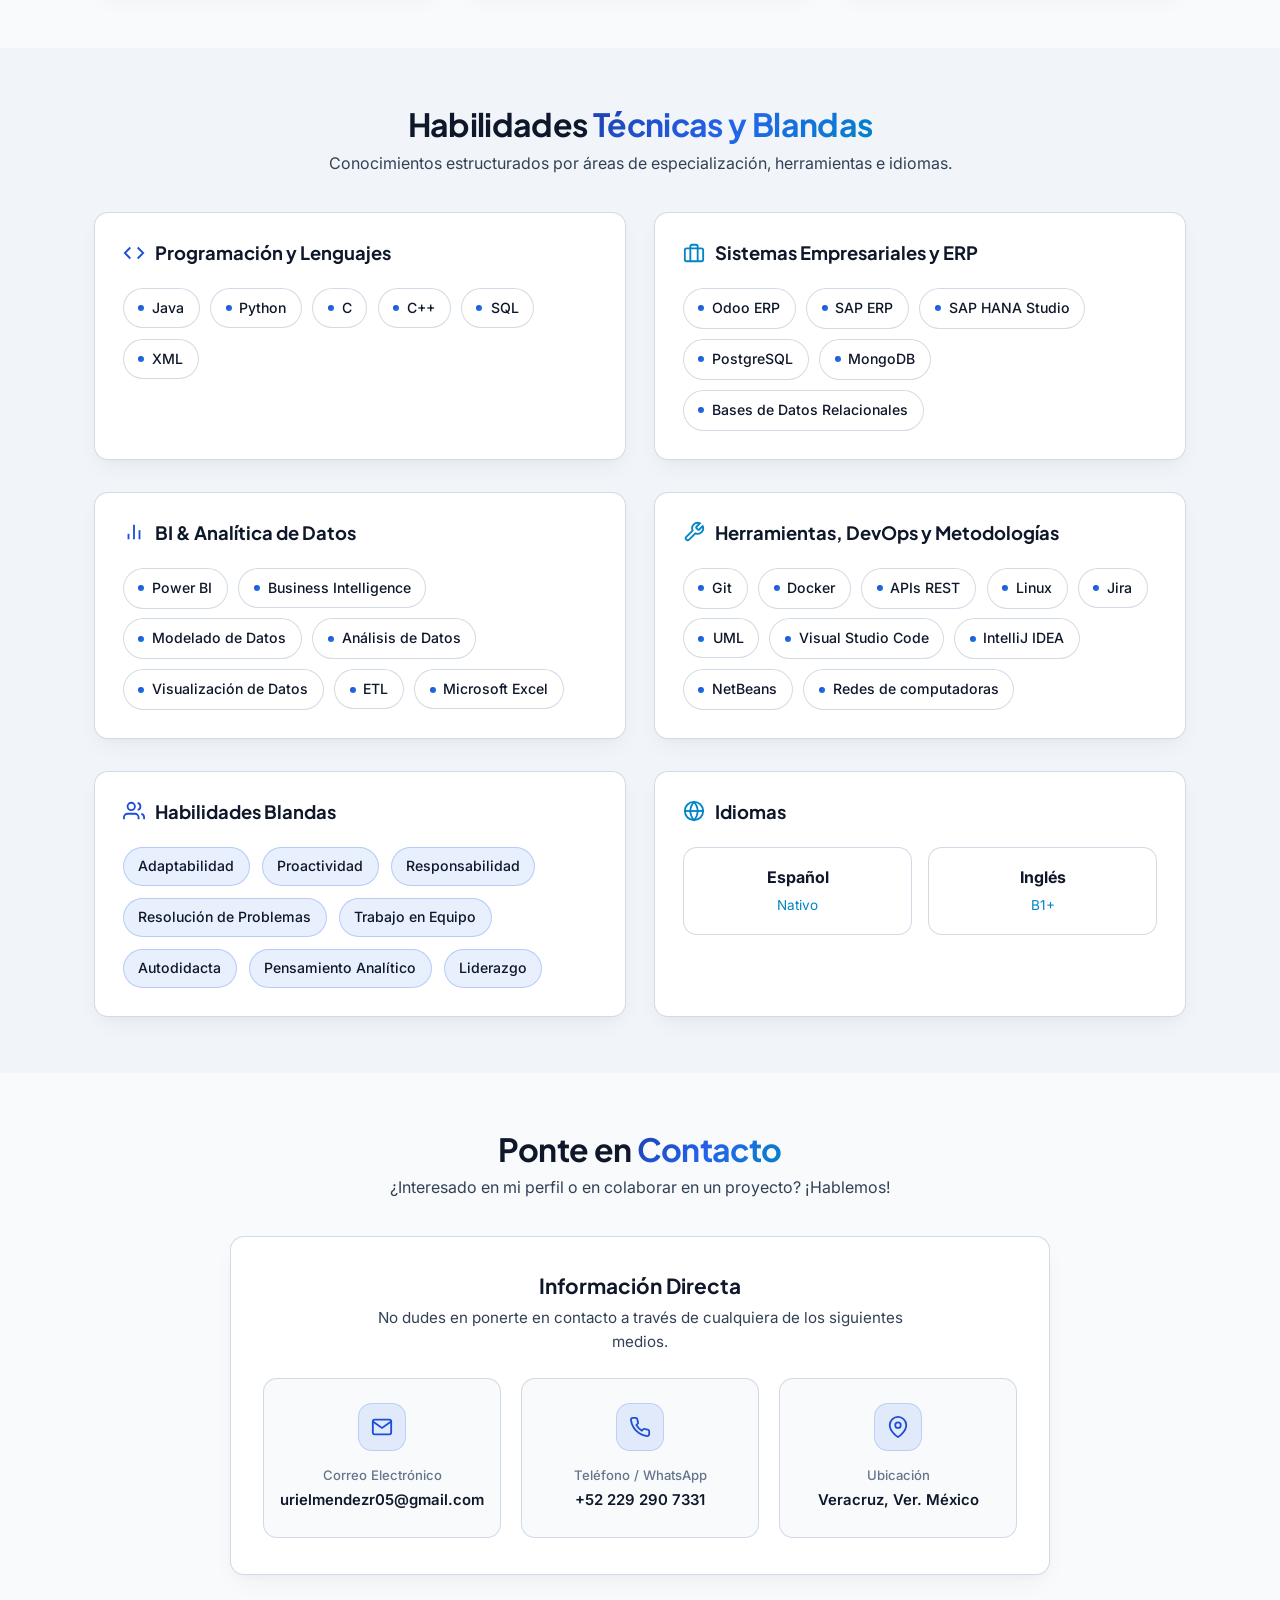
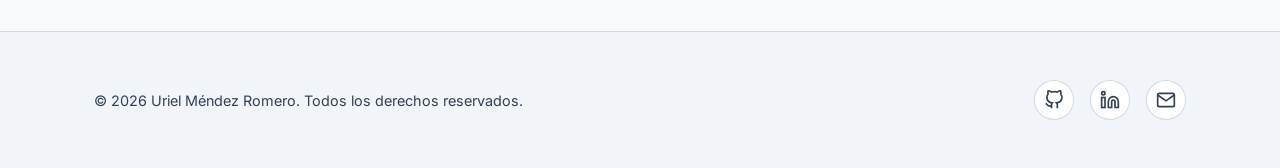
==== commit af04f0d9: "docs(atp): refactor automated theorem prover technical documentation - Reframe value proposition und" ====
--- a/index.html
+++ b/index.html
@@ -26,6 +26,7 @@
   <link rel="stylesheet" href="css/style.css" />
   <link rel="stylesheet" href="css/components.css" />
   <link rel="stylesheet" href="css/animations.css" />
+  <link rel="stylesheet" href="css/documentation.css" />
 </head>
 
 <body>
@@ -358,6 +359,87 @@
     </div>
   </footer>
 
+  <!-- MODAL DE DOCUMENTACIÓN TÉCNICA DEL DEMOSTRADOR -->
+  <div id="doc-modal" class="doc-modal" aria-hidden="true" role="dialog">
+    <div class="doc-modal-container">
+      <div class="doc-modal-header">
+        <div style="display: flex; align-items: center; gap: 0.75rem;">
+          <span class="logo-dot"></span>
+          <h3 style="font-size: 1.15rem; font-weight: 700;">Documentación Rápida: Demostrador Automático de Teoremas
+          </h3>
+        </div>
+        <div style="display: flex; align-items: center; gap: 0.75rem;">
+          <a href="theorem-prover.html" target="_blank" class="btn btn-primary"
+            style="padding: 0.4rem 0.9rem; font-size: 0.82rem;">
+            <span>Página Completa ↗</span>
+          </a>
+          <button id="doc-modal-close" class="doc-modal-close" aria-label="Cerrar modal">
+            ✕
+          </button>
+        </div>
+      </div>
+
+      <div class="doc-modal-body">
+        <!-- Banner del Modal -->
+        <div class="doc-header-banner" style="padding: 1.5rem; margin-bottom: 1.5rem;">
+          <h2 style="font-size: 1.6rem; margin-bottom: 0.4rem;">
+            Demostrador Automático de Teoremas <span class="gradient-text">(ATP)</span>
+          </h2>
+          <p style="font-size: 0.95rem; color: var(--text-secondary);">
+            Motor de <strong>Computación Simbólica e Inteligencia Artificial Deductiva</strong> en Lógica Proposicional.
+            Reemplaza la evaluación exponencial de las tablas de verdad tradicionales (2ⁿ) por una manipulación
+            sintáctica eficiente sobre <strong>Árboles de Sintaxis Abstracta (AST)</strong>. Ofrece
+            <strong>transparencia total</strong> al desglosar paso a paso cada regla de reescritura FNC y refutación por
+            el <strong>Método de Resolución de Robinson</strong>.
+          </p>
+        </div>
+
+        <!-- Pipeline resumido en el Modal -->
+        <h3 class="doc-subtitle">Flujo de Procesamiento Algorítmico</h3>
+        <div class="pipeline-container">
+          <div class="pipeline-step">
+            <div class="pipeline-number">1</div>
+            <div class="pipeline-info">
+              <h4>Parsing y Análisis Formal</h4>
+              <p>Reconocimiento de premisas, conclusión y conectivos lógicos con manejo de precedencia.</p>
+            </div>
+          </div>
+          <div class="pipeline-step">
+            <div class="pipeline-number">2</div>
+            <div class="pipeline-info">
+              <h4>Construcción del AST y Reducción al Absurdo</h4>
+              <p>Representación en <strong>Árbol Binario de Sintaxis (AST)</strong> —con operadores como nodos internos
+                y variables como hojas— y negación de la conclusión (<i>P</i><sub>1</sub> &and; <i>P</i><sub>2</sub>
+                &and; ... &and; &not;<i>C</i>).</p>
+            </div>
+          </div>
+          <div class="pipeline-step">
+            <div class="pipeline-number">3</div>
+            <div class="pipeline-info">
+              <h4>Normalización a Forma Normal Conjuntiva (FNC)</h4>
+              <p>Conversión en <strong>conjunciones de cláusulas disyuntivas (FNC)</strong> mediante 5 pasos
+                (eliminación de bicondicionales, condicionales, De Morgan, doble negación y distributividad).</p>
+            </div>
+          </div>
+          <div class="pipeline-step">
+            <div class="pipeline-number">4</div>
+            <div class="pipeline-info">
+              <h4>Método de Resolución de Robinson (&#9633; Cláusula Vacía)</h4>
+              <p>Cancelación de literales complementarios hasta derivar la cláusula vacía, certificando la validez del
+                teorema.</p>
+            </div>
+          </div>
+        </div>
+
+        <div style="text-align: center; margin-top: 2rem; margin-bottom: 1rem;">
+          <a href="theorem-prover.html" class="btn btn-primary" style="padding: 0.75rem 1.75rem;">
+            <span>Explorar Documentación Técnica Completa →</span>
+          </a>
+        </div>
+      </div>
+    </div>
+  </div>
+
   <!-- Scripts -->
   <script src="js/data.js"></script>
   <script src="js/main.js"></script>
--- a/css/components.css
+++ b/css/components.css
@@ -64,7 +64,8 @@
   position: relative;
 }
 
-.nav-link:hover, .nav-link.active {
+.nav-link:hover,
+.nav-link.active {
   color: var(--accent-primary);
 }
 
@@ -80,7 +81,8 @@
   border-radius: var(--radius-full);
 }
 
-.nav-link:hover::after, .nav-link.active::after {
+.nav-link:hover::after,
+.nav-link.active::after {
   width: 100%;
 }
 
@@ -121,10 +123,21 @@
   stroke-linejoin: round;
 }
 
-[data-theme="light"] .sun-icon { display: none; }
-[data-theme="light"] .moon-icon { display: block; }
-[data-theme="dark"] .sun-icon { display: block; }
-[data-theme="dark"] .moon-icon { display: none; }
+[data-theme="light"] .sun-icon {
+  display: none;
+}
+
+[data-theme="light"] .moon-icon {
+  display: block;
+}
+
+[data-theme="dark"] .sun-icon {
+  display: block;
+}
+
+[data-theme="dark"] .moon-icon {
+  display: none;
+}
 
 /* Mobile Toggle Hamburger */
 .mobile-toggle {
@@ -283,7 +296,7 @@
 /* --- TRAYECTORIA / TIMELINE SECTION --- */
 .timeline {
   position: relative;
-  max-width: 800px;
+  max-width: 950px;
   margin: 0 auto;
 }
 
@@ -300,19 +313,18 @@
 
 .timeline-item {
   position: relative;
-  margin-bottom: 1.75rem;
+  margin-bottom: 2rem;
   width: 50%;
 }
 
 .timeline-item:nth-child(odd) {
   left: 0;
-  padding-right: 2.5rem;
-
+  padding-right: 2.25rem;
 }
 
 .timeline-item:nth-child(even) {
   left: 50%;
-  padding-left: 2.5rem;
+  padding-left: 2.25rem;
 }
 
 .timeline-dot {
@@ -336,7 +348,7 @@
 }
 
 .timeline-content {
-  padding: 1.35rem 1.5rem;
+  padding: 1.6rem 1.85rem;
 }
 
 .timeline-header {
@@ -751,34 +763,35 @@
     grid-template-columns: 1fr;
     text-align: center;
   }
-  
-  .hero-badge, .hero-cta {
+
+  .hero-badge,
+  .hero-cta {
     justify-content: center;
   }
-  
+
   .hero-description {
     margin-left: auto;
     margin-right: auto;
   }
-  
+
   .stats-grid {
     grid-template-columns: repeat(auto-fit, minmax(180px, 1fr));
   }
-  
+
   .timeline::before {
     left: 20px;
   }
-  
+
   .timeline-item {
     width: 100%;
     padding-left: 3rem !important;
     padding-right: 0 !important;
   }
-  
+
   .timeline-item:nth-child(even) {
     left: 0;
   }
-  
+
   .timeline-item:nth-child(odd) .timeline-dot,
   .timeline-item:nth-child(even) .timeline-dot {
     left: 10px;
@@ -804,20 +817,20 @@
     transition: right var(--transition-normal);
     box-shadow: -10px 0 30px rgba(0, 0, 0, 0.3);
   }
-  
+
   .nav-menu.active {
     right: 0;
   }
-  
+
   .mobile-toggle {
     display: block;
   }
-  
+
   .hero-title {
     font-size: 2.5rem;
   }
-  
+
   .stats-grid {
     grid-template-columns: 1fr;
   }
-}
+}
--- a/css/documentation.css
+++ b/css/documentation.css
@@ -0,0 +1,492 @@
+/* ==========================================================================
+   DOCUMENTATION STYLES - AUTOMATED THEOREM PROVER
+   ========================================================================== */
+
+/* Layout Principal de Documentación */
+.container.doc-container {
+  max-width: 1440px;
+  width: 95%;
+}
+
+.doc-layout {
+  display: grid;
+  grid-template-columns: 250px 1fr;
+  gap: 2rem;
+  align-items: start;
+  position: relative;
+  padding-top: 2rem;
+  padding-bottom: 5rem;
+}
+
+/* Sidebar de Navegación */
+.doc-sidebar {
+  position: sticky;
+  top: calc(var(--header-height) + 1.5rem);
+  max-height: calc(100vh - var(--header-height) - 3rem);
+  overflow-y: auto;
+  padding: 1.5rem 1.25rem;
+  display: flex;
+  flex-direction: column;
+  gap: 1.5rem;
+}
+
+.doc-sidebar-title {
+  font-size: 0.85rem;
+  text-transform: uppercase;
+  letter-spacing: 0.08em;
+  color: var(--accent-secondary);
+  font-weight: 700;
+  margin-bottom: 0.75rem;
+  display: flex;
+  align-items: center;
+  gap: 0.5rem;
+}
+
+.doc-nav-list {
+  list-style: none;
+  display: flex;
+  flex-direction: column;
+  gap: 0.35rem;
+}
+
+.doc-nav-link {
+  display: flex;
+  align-items: center;
+  gap: 0.65rem;
+  padding: 0.6rem 0.85rem;
+  border-radius: var(--radius-sm);
+  color: var(--text-secondary);
+  text-decoration: none;
+  font-size: 0.9rem;
+  font-weight: 500;
+  transition: all var(--transition-fast);
+  border-left: 3px solid transparent;
+}
+
+.doc-nav-link:hover,
+.doc-nav-link.active {
+  color: var(--accent-primary);
+  background: rgba(37, 99, 235, 0.08);
+  border-left-color: var(--accent-primary);
+}
+
+.doc-nav-link svg {
+  width: 16px;
+  height: 16px;
+  flex-shrink: 0;
+  stroke: currentColor;
+}
+
+/* Contenido Principal de la Documentación */
+.doc-content {
+  display: flex;
+  flex-direction: column;
+  gap: 3rem;
+  min-width: 0;
+}
+
+.doc-header-banner {
+  padding: 2.5rem;
+  border-radius: var(--radius-lg);
+  background: var(--bg-card);
+  border: 1px solid var(--glass-border);
+  box-shadow: var(--glass-shadow);
+  position: relative;
+  overflow: hidden;
+}
+
+.doc-header-banner::before {
+  content: '';
+  position: absolute;
+  top: 0;
+  right: 0;
+  width: 250px;
+  height: 250px;
+  background: var(--accent-gradient);
+  opacity: 0.12;
+  filter: blur(60px);
+  border-radius: 50%;
+  pointer-events: none;
+}
+
+.doc-badge-group {
+  display: flex;
+  flex-wrap: wrap;
+  gap: 0.5rem;
+  margin-top: 1rem;
+}
+
+.doc-badge {
+  display: inline-flex;
+  align-items: center;
+  gap: 0.4rem;
+  padding: 0.3rem 0.75rem;
+  border-radius: var(--radius-full);
+  font-size: 0.8rem;
+  font-weight: 600;
+  background: rgba(37, 99, 235, 0.1);
+  color: var(--accent-primary);
+  border: 1px solid rgba(37, 99, 235, 0.2);
+}
+
+/* Secciones de Documentación */
+.doc-section {
+  padding: 2rem;
+  scroll-margin-top: calc(var(--header-height) + 1.5rem);
+}
+
+.doc-section-title {
+  font-size: 1.6rem;
+  margin-bottom: 1rem;
+  display: flex;
+  align-items: center;
+  gap: 0.75rem;
+  padding-bottom: 0.75rem;
+  border-bottom: 1px solid var(--glass-border);
+}
+
+.doc-section-title svg {
+  color: var(--accent-primary);
+  flex-shrink: 0;
+}
+
+.doc-text {
+  font-size: 1rem;
+  line-height: 1.75;
+  color: var(--text-secondary);
+  margin-bottom: 1.25rem;
+}
+
+.doc-subtitle {
+  font-size: 1.25rem;
+  margin: 1.75rem 0 0.85rem 0;
+  color: var(--text-primary);
+}
+
+/* Cards & Grid de Características */
+.doc-grid-2 {
+  display: grid;
+  grid-template-columns: repeat(auto-fit, minmax(280px, 1fr));
+  gap: 1.25rem;
+  margin: 1.5rem 0;
+}
+
+.doc-feature-card {
+  padding: 1.5rem;
+  border-radius: var(--radius-md);
+  background: var(--bg-primary);
+  border: 1px solid var(--glass-border);
+  transition: all var(--transition-fast);
+}
+
+.doc-feature-card:hover {
+  border-color: var(--accent-primary);
+  transform: translateY(-2px);
+}
+
+.doc-feature-icon {
+  width: 40px;
+  height: 40px;
+  border-radius: var(--radius-sm);
+  background: rgba(37, 99, 235, 0.1);
+  color: var(--accent-primary);
+  display: flex;
+  align-items: center;
+  justify-content: center;
+  margin-bottom: 1rem;
+}
+
+/* Tablas de Sintaxis y Operadores */
+.doc-table-wrapper {
+  overflow-x: auto;
+  margin: 1.5rem 0;
+  border-radius: var(--radius-md);
+  border: 1px solid var(--glass-border);
+}
+
+.doc-table {
+  width: 100%;
+  border-collapse: collapse;
+  text-align: left;
+  font-size: 0.95rem;
+}
+
+.doc-table th {
+  background: var(--bg-secondary);
+  color: var(--text-primary);
+  font-family: var(--font-heading);
+  font-weight: 700;
+  padding: 0.85rem 1.25rem;
+  border-bottom: 2px solid var(--glass-border);
+}
+
+.doc-table td {
+  padding: 0.85rem 1.25rem;
+  border-bottom: 1px solid var(--glass-border);
+  color: var(--text-secondary);
+}
+
+.doc-table tr:last-child td {
+  border-bottom: none;
+}
+
+.doc-table tr:hover td {
+  background: rgba(37, 99, 235, 0.03);
+}
+
+.symbol-badge {
+  display: inline-block;
+  padding: 0.2rem 0.6rem;
+  background: rgba(37, 99, 235, 0.12);
+  color: var(--accent-primary);
+  font-family: 'Consolas', 'Courier New', monospace;
+  font-weight: 700;
+  border-radius: 4px;
+  border: 1px solid rgba(37, 99, 235, 0.25);
+  font-size: 0.95rem;
+}
+
+/* Diagrama de Pipeline de Procesamiento */
+.pipeline-container {
+  display: flex;
+  flex-direction: column;
+  gap: 1rem;
+  margin: 2rem 0;
+}
+
+.pipeline-step {
+  display: grid;
+  grid-template-columns: 60px 1fr;
+  gap: 1.25rem;
+  align-items: start;
+  padding: 1.25rem 1.5rem;
+  border-radius: var(--radius-md);
+  background: var(--bg-card);
+  border: 1px solid var(--glass-border);
+  position: relative;
+}
+
+.pipeline-number {
+  width: 48px;
+  height: 48px;
+  border-radius: 50%;
+  background: var(--accent-gradient);
+  color: #ffffff;
+  font-family: var(--font-heading);
+  font-weight: 800;
+  font-size: 1.2rem;
+  display: flex;
+  align-items: center;
+  justify-content: center;
+  box-shadow: 0 4px 12px var(--accent-glow);
+}
+
+.pipeline-info h4 {
+  font-size: 1.1rem;
+  margin-bottom: 0.4rem;
+}
+
+.pipeline-info p {
+  font-size: 0.92rem;
+  color: var(--text-secondary);
+  line-height: 1.6;
+}
+
+.pipeline-connector {
+  width: 2px;
+  height: 20px;
+  background: var(--accent-primary);
+  margin-left: 54px;
+  opacity: 0.4;
+}
+
+/* Bloques de Código y Consola */
+.code-block-container {
+  margin: 1.5rem 0;
+  border-radius: var(--radius-md);
+  overflow: hidden;
+  border: 1px solid var(--glass-border);
+  box-shadow: 0 8px 24px rgba(0, 0, 0, 0.1);
+}
+
+.code-header {
+  display: flex;
+  justify-content: space-between;
+  align-items: center;
+  padding: 0.6rem 1.25rem;
+  background: #1e293b;
+  color: #94a3b8;
+  font-size: 0.82rem;
+  font-family: 'Consolas', monospace;
+}
+
+.code-dots {
+  display: flex;
+  gap: 6px;
+}
+
+.code-dot {
+  width: 10px;
+  height: 10px;
+  border-radius: 50%;
+}
+
+.code-dot.red { background: #ef4444; }
+.code-dot.yellow { background: #f59e0b; }
+.code-dot.green { background: #10b981; }
+
+.code-body {
+  padding: 1.25rem 1.5rem;
+  background: #0f172a;
+  color: #e2e8f0;
+  font-family: 'Consolas', 'Fira Code', 'Courier New', monospace;
+  font-size: 0.9rem;
+  line-height: 1.6;
+  overflow-x: auto;
+  white-space: pre;
+}
+
+/* Resaltado de Sintaxis Simulado */
+.code-kw { color: #f472b6; font-weight: 600; } /* KeyWord */
+.code-str { color: #34d399; }                  /* String */
+.code-num { color: #fbbf24; }                  /* Number */
+.code-cm { color: #64748b; font-style: italic; }/* Comment */
+.code-fn { color: #60a5fa; }                  /* Function */
+.code-var { color: #a78bfa; }                 /* Variable */
+.code-op { color: #38bdf8; }                  /* Operator */
+
+/* Callout / Alert Box */
+.doc-callout {
+  padding: 1.25rem 1.5rem;
+  border-radius: var(--radius-md);
+  margin: 1.5rem 0;
+  display: flex;
+  gap: 1rem;
+  align-items: start;
+}
+
+.doc-callout.info {
+  background: rgba(37, 99, 235, 0.08);
+  border-left: 4px solid var(--accent-primary);
+  color: var(--text-primary);
+}
+
+.doc-callout.tip {
+  background: rgba(16, 185, 129, 0.08);
+  border-left: 4px solid #10b981;
+  color: var(--text-primary);
+}
+
+.doc-callout-icon {
+  font-size: 1.25rem;
+  flex-shrink: 0;
+}
+
+.doc-callout-content p {
+  font-size: 0.93rem;
+  color: var(--text-secondary);
+  line-height: 1.6;
+}
+
+/* Modal de Documentación Integrada */
+.doc-modal {
+  position: fixed;
+  top: 0;
+  left: 0;
+  width: 100vw;
+  height: 100vh;
+  z-index: 2000;
+  background: rgba(15, 23, 42, 0.75);
+  backdrop-filter: blur(12px);
+  display: flex;
+  align-items: center;
+  justify-content: center;
+  opacity: 0;
+  visibility: hidden;
+  transition: all var(--transition-normal);
+  padding: 1.5rem;
+}
+
+.doc-modal.active {
+  opacity: 1;
+  visibility: visible;
+}
+
+.doc-modal-container {
+  width: 100%;
+  max-width: 1300px;
+  height: 90vh;
+  background: var(--bg-card);
+  border: 1px solid var(--glass-border);
+  border-radius: var(--radius-lg);
+  box-shadow: 0 25px 60px rgba(0, 0, 0, 0.4);
+  display: flex;
+  flex-direction: column;
+  overflow: hidden;
+  transform: scale(0.95);
+  transition: transform var(--transition-normal);
+}
+
+.doc-modal.active .doc-modal-container {
+  transform: scale(1);
+}
+
+.doc-modal-header {
+  padding: 1.25rem 2rem;
+  border-bottom: 1px solid var(--glass-border);
+  display: flex;
+  align-items: center;
+  justify-content: space-between;
+  background: var(--bg-secondary);
+}
+
+.doc-modal-close {
+  background: none;
+  border: none;
+  color: var(--text-secondary);
+  width: 36px;
+  height: 36px;
+  border-radius: 50%;
+  display: flex;
+  align-items: center;
+  justify-content: center;
+  cursor: pointer;
+  transition: all var(--transition-fast);
+}
+
+.doc-modal-close:hover {
+  background: rgba(239, 68, 68, 0.1);
+  color: #ef4444;
+}
+
+.doc-modal-body {
+  flex-grow: 1;
+  overflow-y: auto;
+  padding: 2rem;
+}
+
+/* Responsivo para la Documentación */
+@media (max-width: 992px) {
+  .doc-layout {
+    grid-template-columns: 1fr;
+  }
+
+  .doc-sidebar {
+    position: relative;
+    top: 0;
+    max-height: none;
+  }
+
+  .doc-grid-2 {
+    grid-template-columns: 1fr;
+  }
+
+  .pipeline-step {
+    grid-template-columns: 1fr;
+    gap: 0.75rem;
+  }
+
+  .pipeline-connector {
+    margin-left: 24px;
+  }
+}
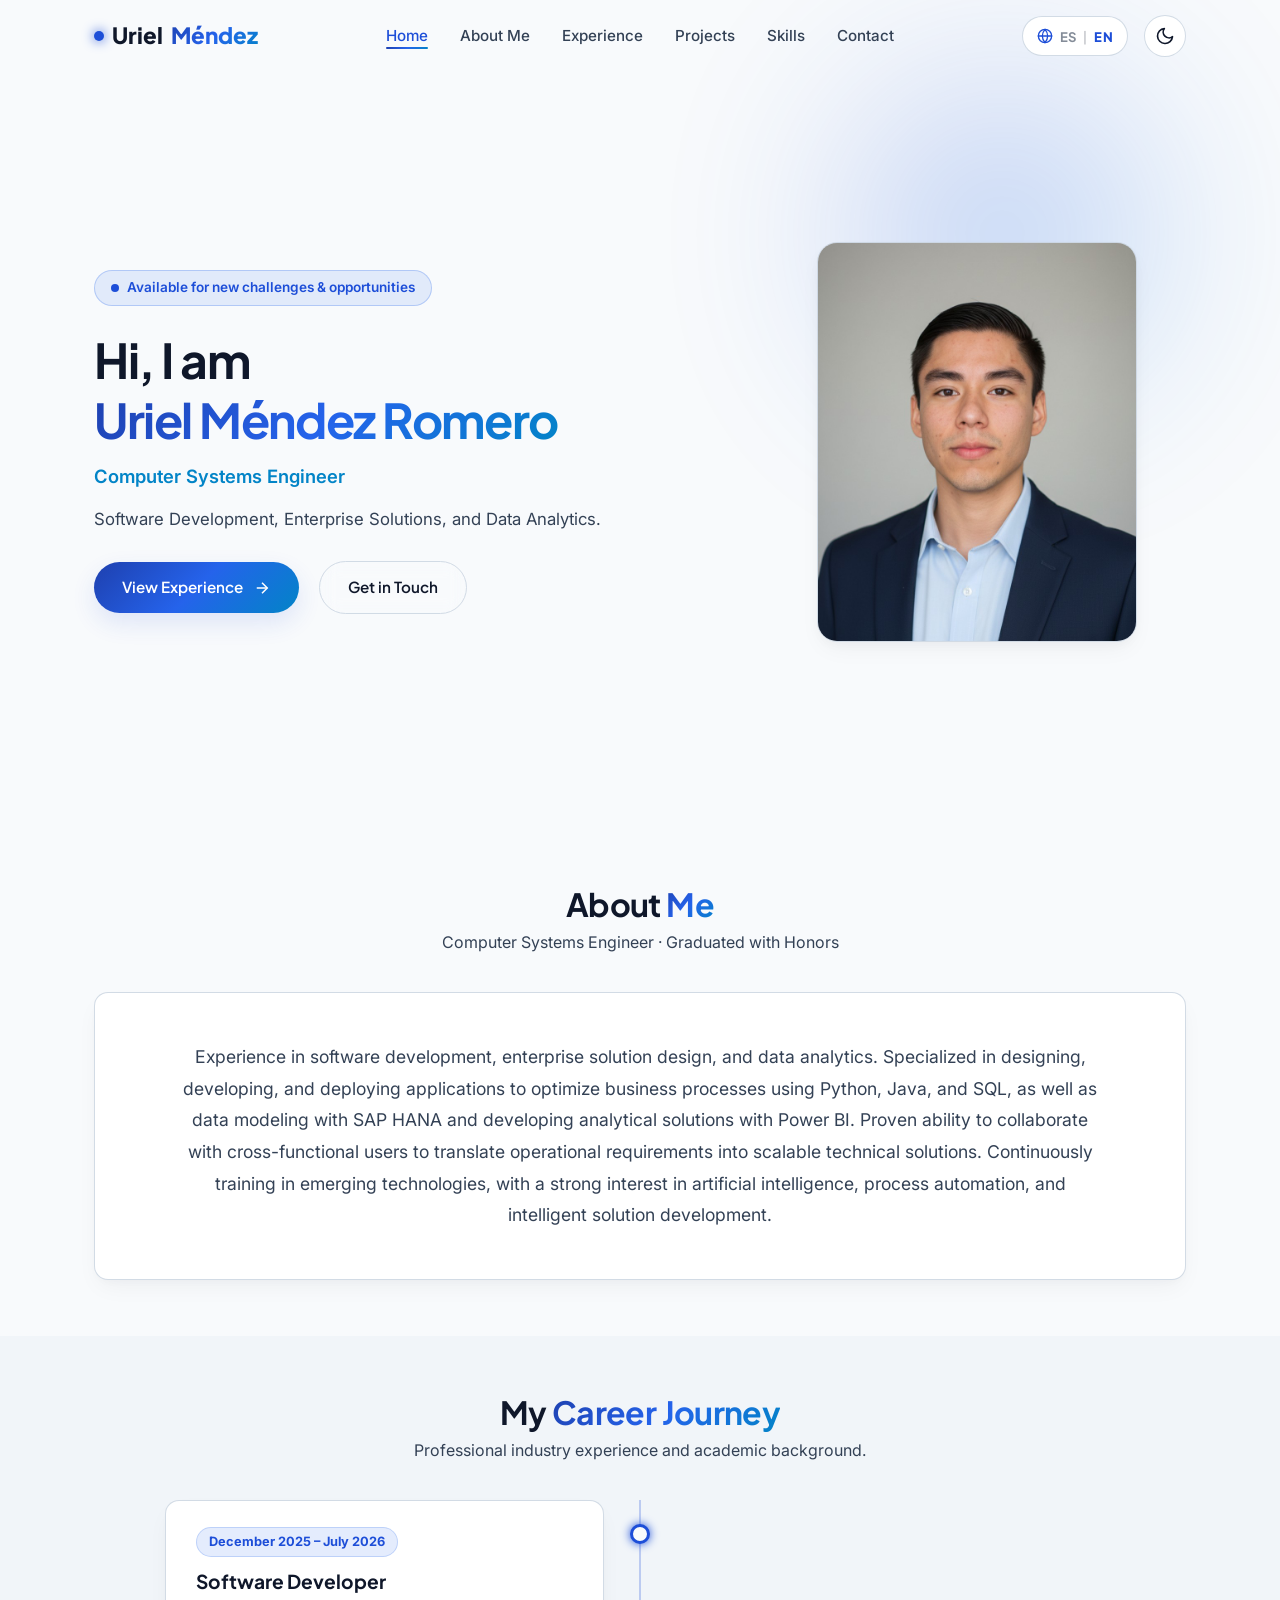
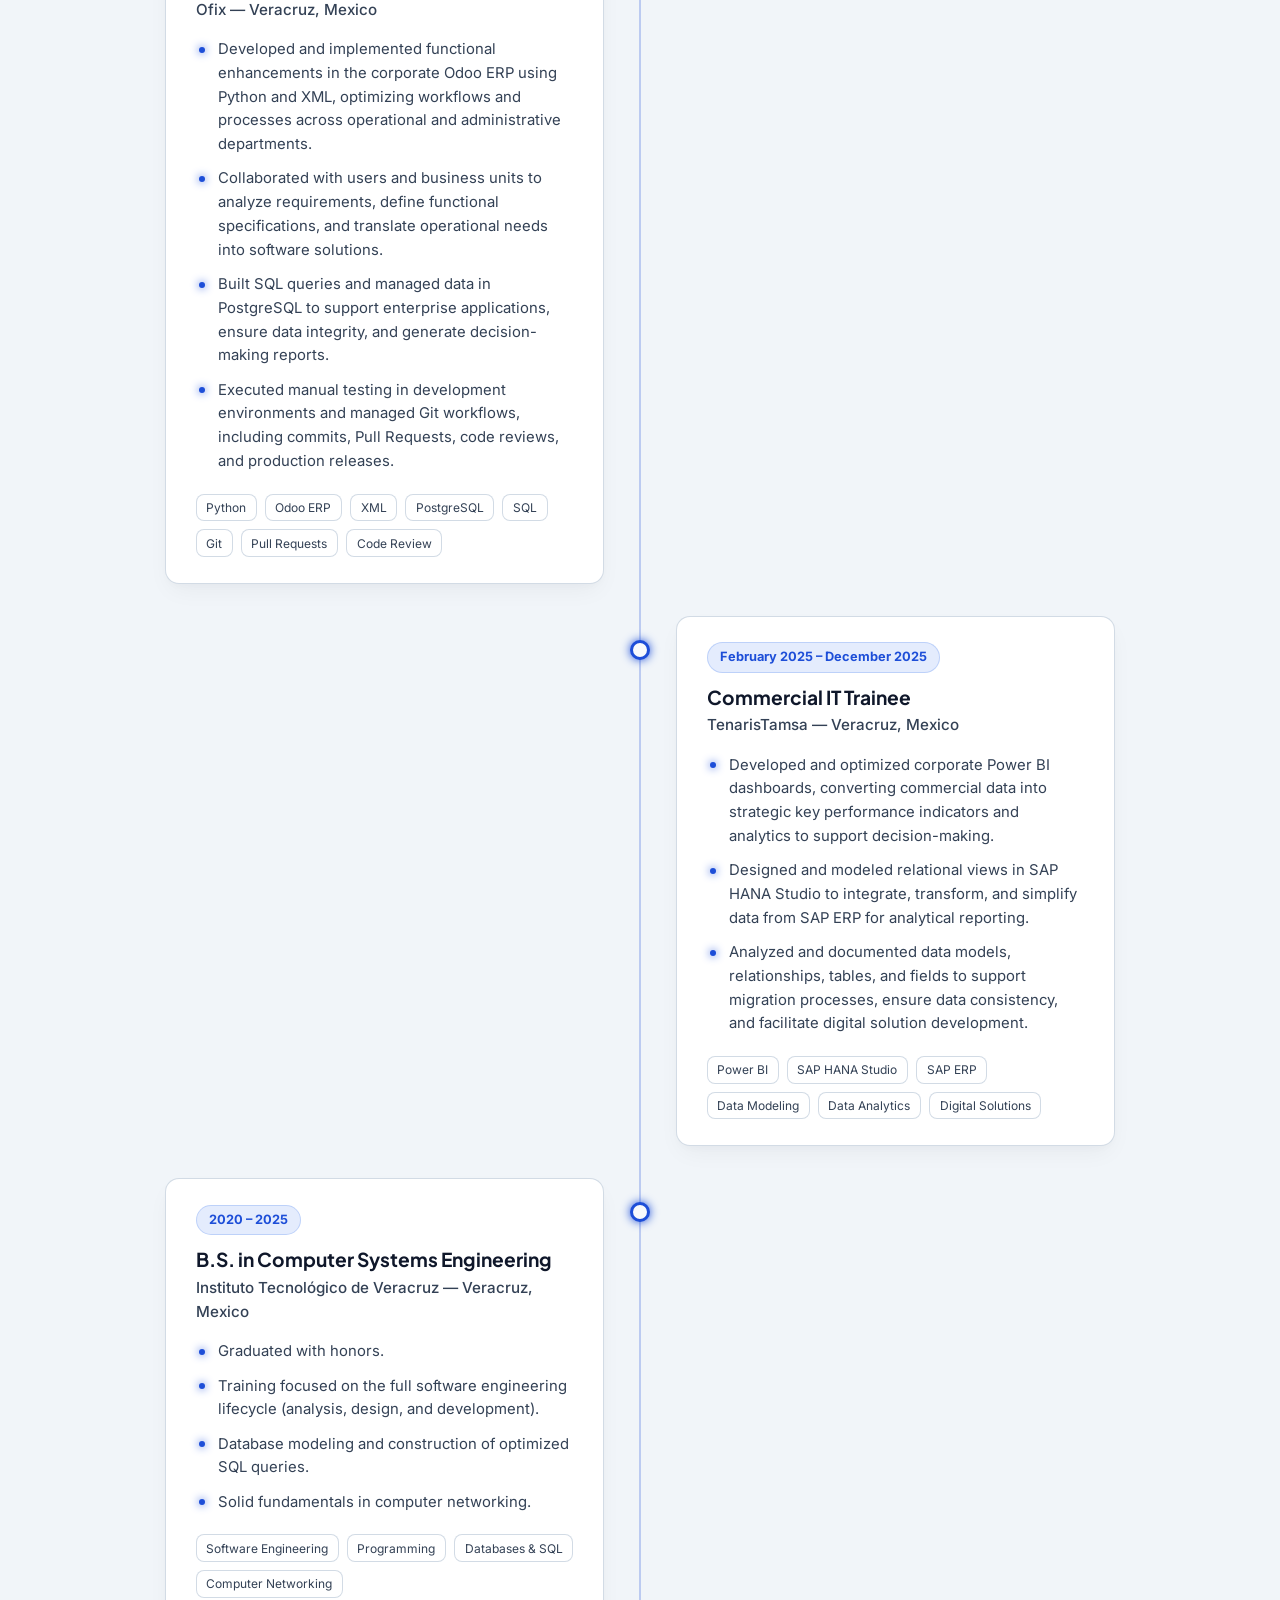
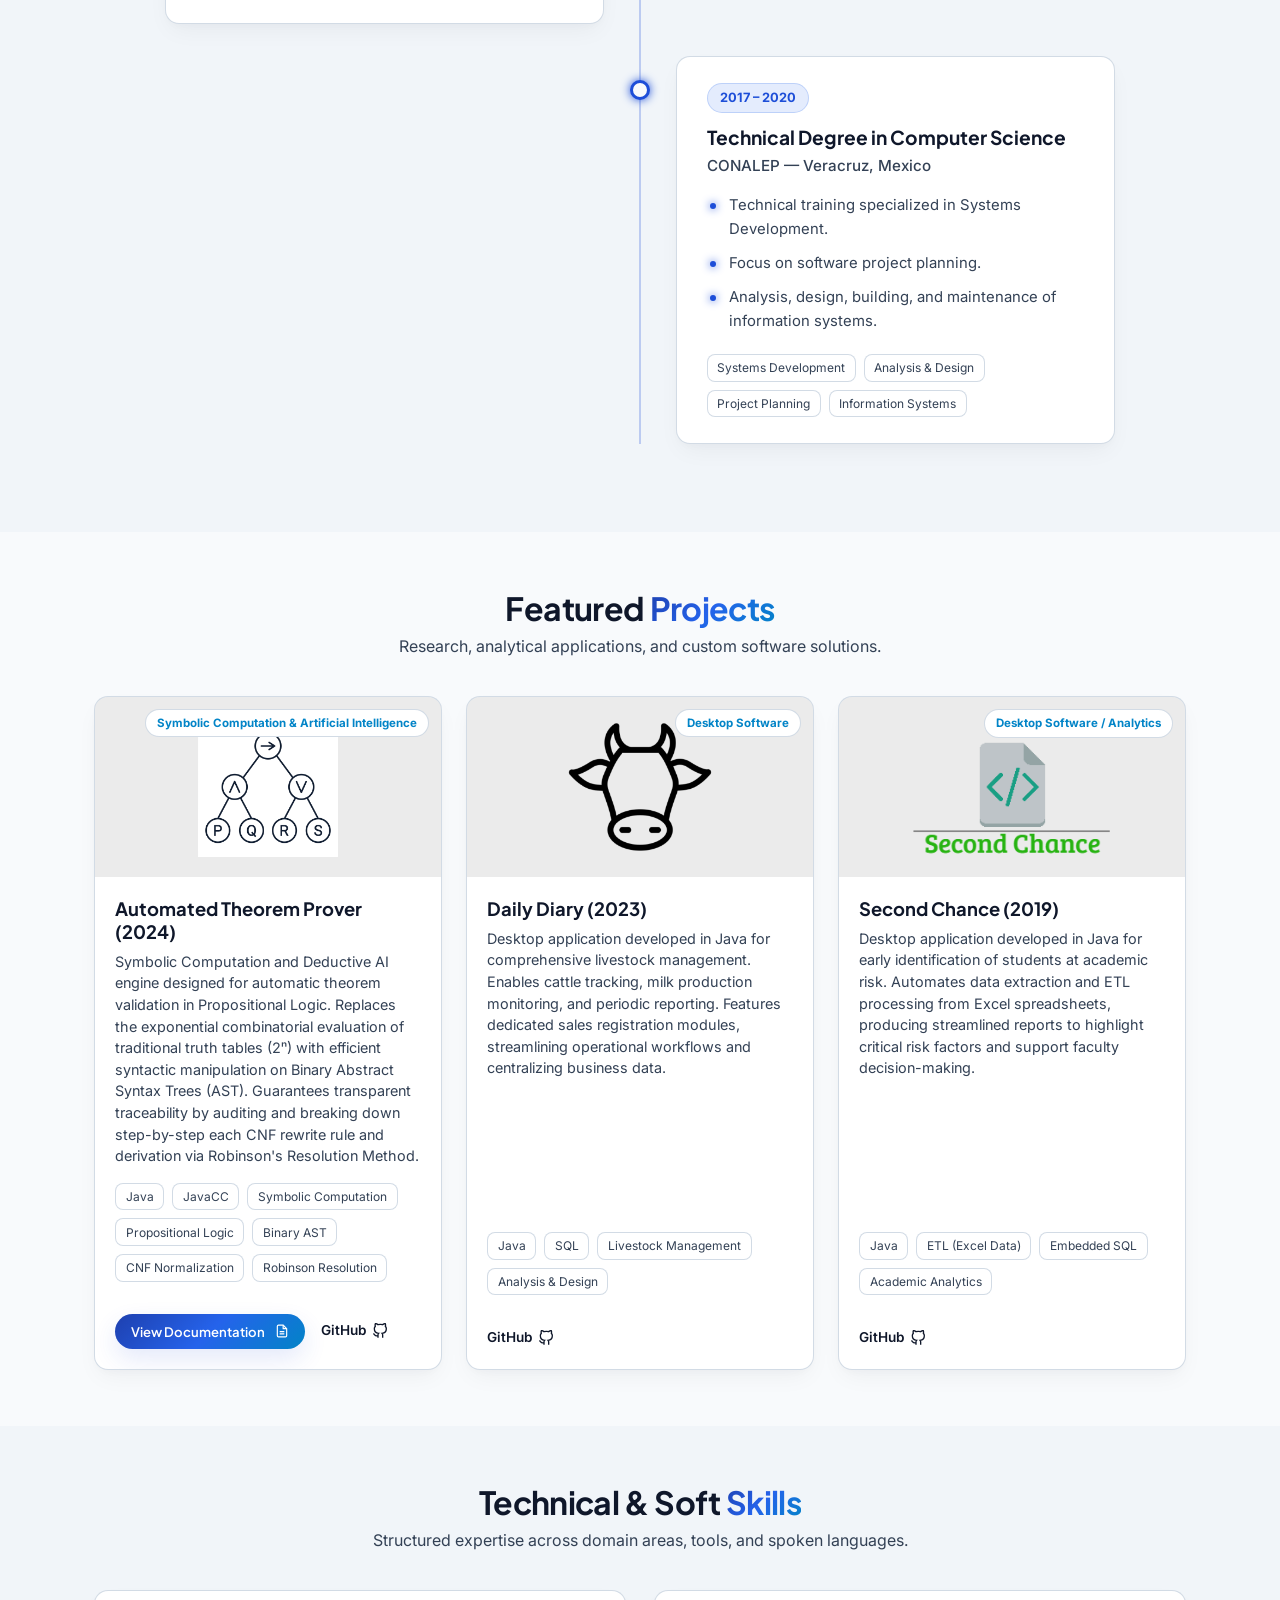
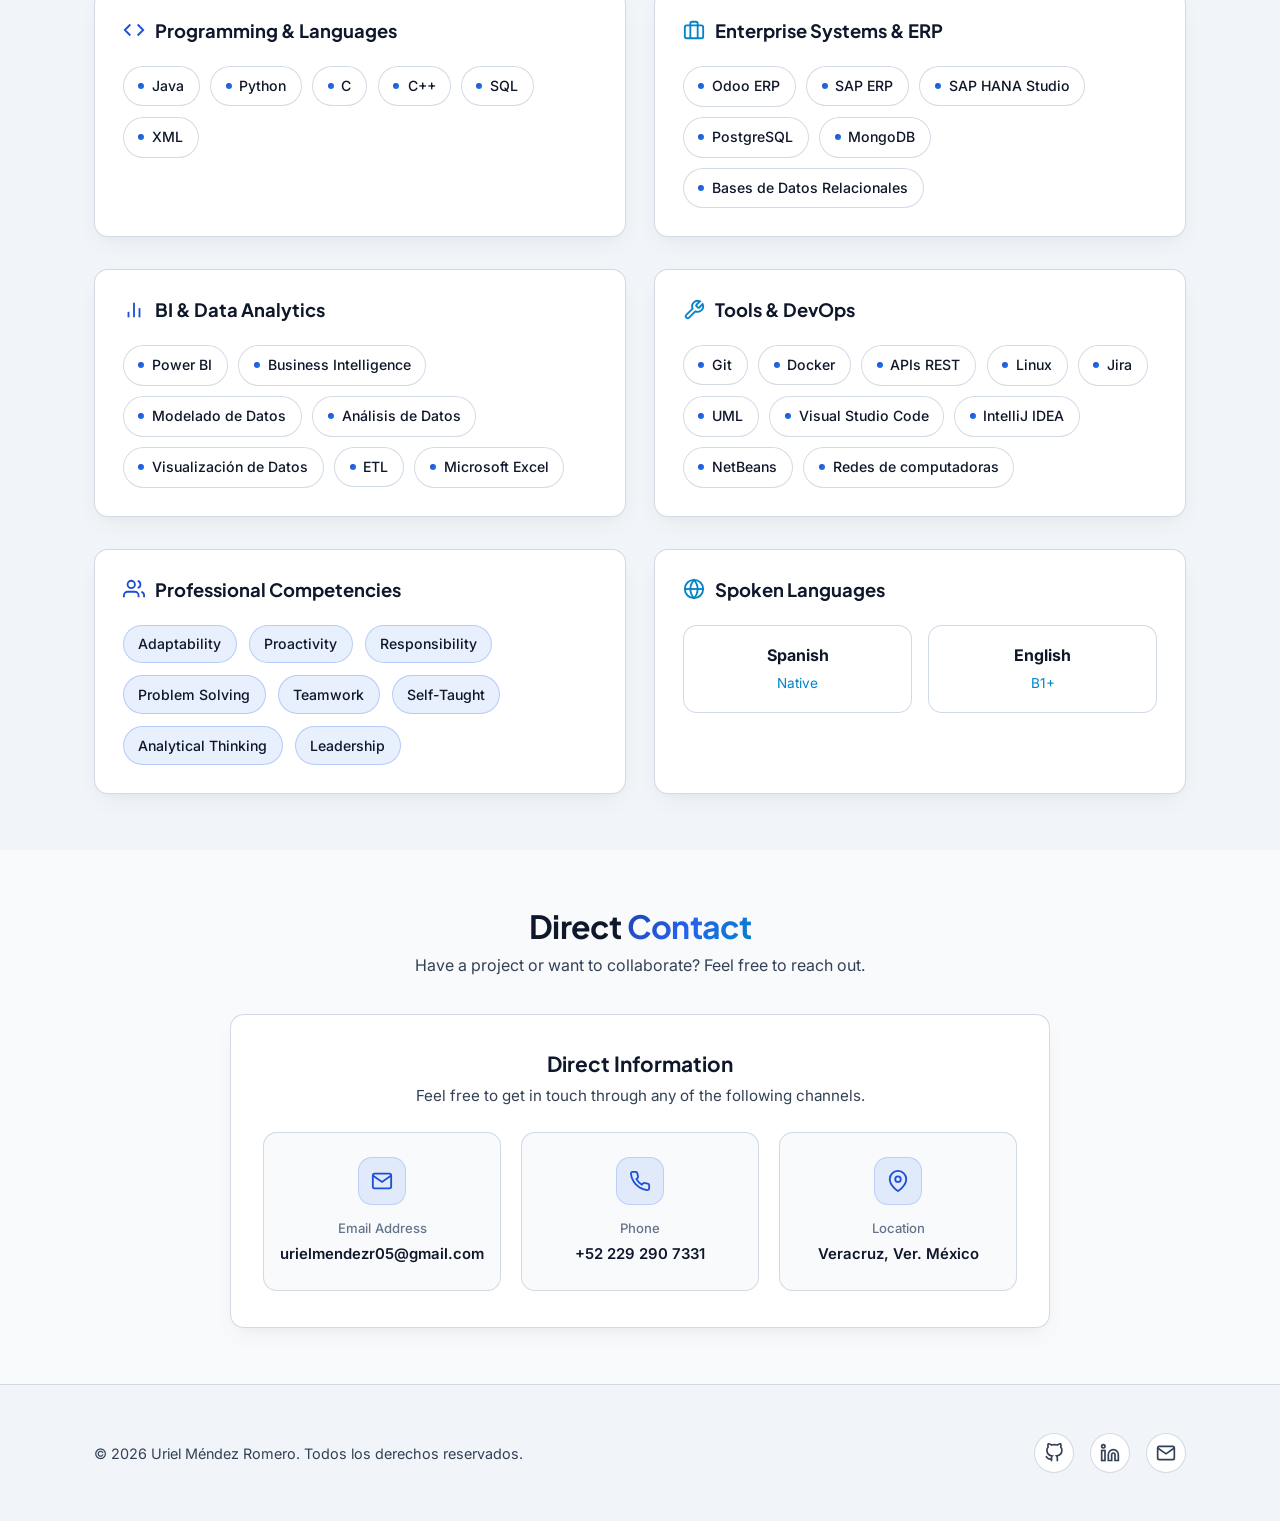
==== commit c1151193: "feat(i18n): implement full bilingual support (ES/EN) and English ATP documentation - Add js/i18n.js " ====
--- a/index.html
+++ b/index.html
@@ -40,16 +40,27 @@
 
       <nav>
         <ul class="nav-menu" id="nav-menu">
-          <li><a href="#hero" class="nav-link active">Inicio</a></li>
-          <li><a href="#sobre-mi" class="nav-link">Sobre Mí</a></li>
-          <li><a href="#trayectoria" class="nav-link">Trayectoria</a></li>
-          <li><a href="#proyectos" class="nav-link">Proyectos</a></li>
-          <li><a href="#habilidades" class="nav-link">Habilidades</a></li>
-          <li><a href="#contacto" class="nav-link">Contacto</a></li>
+          <li><a href="#hero" class="nav-link active" data-i18n="nav.home">Inicio</a></li>
+          <li><a href="#sobre-mi" class="nav-link" data-i18n="nav.about">Sobre Mí</a></li>
+          <li><a href="#trayectoria" class="nav-link" data-i18n="nav.trajectory">Trayectoria</a></li>
+          <li><a href="#proyectos" class="nav-link" data-i18n="nav.projects">Proyectos</a></li>
+          <li><a href="#habilidades" class="nav-link" data-i18n="nav.skills">Habilidades</a></li>
+          <li><a href="#contacto" class="nav-link" data-i18n="nav.contact">Contacto</a></li>
         </ul>
       </nav>
 
       <div class="nav-actions">
+        <button id="lang-toggle" class="lang-toggle" aria-label="Cambiar idioma">
+          <svg class="globe-icon" viewBox="0 0 24 24" fill="none" stroke-width="2" stroke-linecap="round" stroke-linejoin="round">
+            <circle cx="12" cy="12" r="10"></circle>
+            <line x1="2" y1="12" x2="22" y2="12"></line>
+            <path d="M12 2a15.3 15.3 0 0 1 4 10 15.3 15.3 0 0 1-4 10 15.3 15.3 0 0 1-4-10 15.3 15.3 0 0 1 4-10z"></path>
+          </svg>
+          <span class="lang-opt lang-opt-es active">ES</span>
+          <span class="lang-sep">|</span>
+          <span class="lang-opt lang-opt-en">EN</span>
+        </button>
+
         <button id="theme-toggle" class="theme-toggle" aria-label="Cambiar tema">
           <!-- Icono Luna (visible en tema claro) -->
           <svg class="moon-icon" viewBox="0 0 24 24">
@@ -82,10 +93,10 @@
     <div class="container hero-grid">
       <div class="hero-content reveal active">
         <div class="hero-badge">
-          <span class="badge-pulse"></span> Disponible para nuevos retos y proyectos
+          <span class="badge-pulse"></span> <span data-i18n="hero.badge">Disponible para nuevos retos y proyectos</span>
         </div>
         <h1 class="hero-title">
-          Hola, soy <br />
+          <span data-i18n="hero.greeting">Hola, soy</span> <br />
           <span class="gradient-text" id="hero-name">Uriel Méndez Romero</span>
         </h1>
         <div class="hero-subtitle" id="hero-title">Ingeniero en Sistemas Computacionales</div>
@@ -95,14 +106,14 @@
 
         <div class="hero-cta">
           <a href="#trayectoria" class="btn btn-primary">
-            <span>Ver Experiencia</span>
+            <span data-i18n="hero.exp_btn">Ver Experiencia</span>
             <svg width="18" height="18" viewBox="0 0 24 24" fill="none" stroke="currentColor" stroke-width="2">
               <line x1="5" y1="12" x2="19" y2="12"></line>
               <polyline points="12 5 19 12 12 19"></polyline>
             </svg>
           </a>
           <a href="#contacto" class="btn btn-secondary">
-            <span>Contacto Directo</span>
+            <span data-i18n="hero.contact_btn">Contacto Directo</span>
           </a>
         </div>
       </div>
@@ -118,8 +129,8 @@
   <!-- SECCIÓN SOBRE MÍ Y STATS -->
   <section id="sobre-mi" class="section">
     <div class="container">
-      <h2 class="section-title">Sobre <span class="gradient-text">Mí</span></h2>
-      <p class="section-subtitle">Ingeniero en Sistemas Computacionales · Graduado con Mención Honorífica</p>
+      <h2 class="section-title" data-i18n="about.title" data-i18n-html="true">Sobre <span class="gradient-text">Mí</span></h2>
+      <p class="section-subtitle" data-i18n="about.subtitle">Ingeniero en Sistemas Computacionales · Graduado con Mención Honorífica</p>
 
       <div class="glass-card reveal" style="padding: 3rem;">
         <p id="about-text"
@@ -138,8 +149,8 @@
   <!-- SECCIÓN TRAYECTORIA -->
   <section id="trayectoria" class="section section-alt">
     <div class="container">
-      <h2 class="section-title">Mi <span class="gradient-text">Trayectoria</span></h2>
-      <p class="section-subtitle">Experiencia profesional en la industria y formación académica.</p>
+      <h2 class="section-title" data-i18n="trajectory.title" data-i18n-html="true">Mi <span class="gradient-text">Trayectoria</span></h2>
+      <p class="section-subtitle" data-i18n="trajectory.subtitle">Experiencia profesional en la industria y formación académica.</p>
 
       <div class="timeline" id="timeline-container">
         <!-- Renderizado dinámico desde js/data.js por js/main.js -->
@@ -150,8 +161,8 @@
   <!-- SECCIÓN PROYECTOS -->
   <section id="proyectos" class="section">
     <div class="container">
-      <h2 class="section-title">Proyectos <span class="gradient-text">Destacados</span></h2>
-      <p class="section-subtitle">Investigación, aplicaciones analíticas y soluciones de software creadas.</p>
+      <h2 class="section-title" data-i18n="projects.title" data-i18n-html="true">Proyectos <span class="gradient-text">Destacados</span></h2>
+      <p class="section-subtitle" data-i18n="projects.subtitle">Investigación, aplicaciones analíticas y soluciones de software creadas.</p>
 
       <div class="projects-grid" id="projects-grid">
         <!-- Renderizado dinámico desde js/data.js por js/main.js -->
@@ -162,8 +173,8 @@
   <!-- SECCIÓN HABILIDADES -->
   <section id="habilidades" class="section section-alt">
     <div class="container">
-      <h2 class="section-title">Habilidades <span class="gradient-text">Técnicas y Blandas</span></h2>
-      <p class="section-subtitle">Conocimientos estructurados por áreas de especialización, herramientas e idiomas.</p>
+      <h2 class="section-title" data-i18n="skills.title" data-i18n-html="true">Habilidades <span class="gradient-text">Técnicas y Blandas</span></h2>
+      <p class="section-subtitle" data-i18n="skills.subtitle">Conocimientos estructurados por áreas de especialización, herramientas e idiomas.</p>
 
       <!-- Fila 1: Lenguajes y ERP -->
       <div class="skills-container" style="margin-bottom: 2rem;">
@@ -174,7 +185,7 @@
               <polyline points="16 18 22 12 16 6"></polyline>
               <polyline points="8 6 2 12 8 18"></polyline>
             </svg>
-            Programación y Lenguajes
+            <span data-i18n="skills.programming">Programación y Lenguajes</span>
           </h3>
           <div class="skills-chips-wrapper" id="programming-skills">
             <!-- Renderizado dinámico -->
@@ -189,7 +200,7 @@
               <rect x="2" y="7" width="20" height="14" rx="2" ry="2"></rect>
               <path d="M16 21V5a2 2 0 0 0-2-2h-4a2 2 0 0 0-2 2v16"></path>
             </svg>
-            Sistemas Empresariales y ERP
+            <span data-i18n="skills.erp">Sistemas Empresariales y ERP</span>
           </h3>
           <div class="skills-chips-wrapper" id="erp-skills">
             <!-- Renderizado dinámico -->
@@ -207,7 +218,7 @@
               <line x1="12" y1="20" x2="12" y2="4"></line>
               <line x1="6" y1="20" x2="6" y2="14"></line>
             </svg>
-            BI & Analítica de Datos
+            <span data-i18n="skills.bi">BI & Analítica de Datos</span>
           </h3>
           <div class="skills-chips-wrapper" id="bi-skills">
             <!-- Renderizado dinámico -->
@@ -223,7 +234,7 @@
                 d="M14.7 6.3a1 1 0 0 0 0 1.4l1.6 1.6a1 1 0 0 0 1.4 0l3.77-3.77a6 6 0 0 1-7.94 7.94l-6.91 6.91a2.12 2.12 0 0 1-3-3l6.91-6.91a6 6 0 0 1 7.94-7.94l-3.76 3.76z">
               </path>
             </svg>
-            Herramientas, DevOps y Metodologías
+            <span data-i18n="skills.tools">Herramientas, DevOps y Metodologías</span>
           </h3>
           <div class="skills-chips-wrapper" id="devops-skills">
             <!-- Renderizado dinámico -->
@@ -241,7 +252,7 @@
               <path d="M23 21v-2a4 4 0 0 0-3-3.87"></path>
               <path d="M16 3.13a4 4 0 0 1 0 7.75"></path>
             </svg>
-            Habilidades Blandas
+            <span data-i18n="skills.soft">Habilidades Blandas</span>
           </h3>
           <div class="soft-skills-wrapper" id="soft-skills">
             <!-- Renderizado dinámico -->
@@ -257,7 +268,7 @@
               <path d="M12 2a15.3 15.3 0 0 1 4 10 15.3 15.3 0 0 1-4 10 15.3 15.3 0 0 1-4-10 15.3 15.3 0 0 1 4-10z">
               </path>
             </svg>
-            Idiomas
+            <span data-i18n="skills.languages">Idiomas</span>
           </h3>
           <div class="languages-grid" id="languages-container">
             <!-- Renderizado dinámico -->
@@ -270,13 +281,13 @@
   <!-- SECCIÓN CONTACTO -->
   <section id="contacto" class="section">
     <div class="container">
-      <h2 class="section-title">Ponte en <span class="gradient-text">Contacto</span></h2>
-      <p class="section-subtitle">¿Interesado en mi perfil o en colaborar en un proyecto? ¡Hablemos!</p>
+      <h2 class="section-title" data-i18n="contact.title" data-i18n-html="true">Ponte en <span class="gradient-text">Contacto</span></h2>
+      <p class="section-subtitle" data-i18n="contact.subtitle">¿Interesado en mi perfil o en colaborar en un proyecto? ¡Hablemos!</p>
 
       <div class="glass-card contact-info-card reveal reveal-delay-1"
         style="max-width: 820px; margin: 0 auto; text-align: center;">
-        <h3 style="font-size: 1.3rem; margin-bottom: 0.4rem;">Información Directa</h3>
-        <p style="color: var(--text-secondary); max-width: 550px; margin: 0 auto 1.5rem auto; font-size: 0.95rem;">
+        <h3 data-i18n="contact.info_title" style="font-size: 1.3rem; margin-bottom: 0.4rem;">Información Directa</h3>
+        <p data-i18n="contact.info_desc" style="color: var(--text-secondary); max-width: 550px; margin: 0 auto 1.5rem auto; font-size: 0.95rem;">
           No dudes en ponerte en contacto a través de cualquiera de los siguientes medios.
         </p>
 
@@ -289,7 +300,7 @@
               </svg>
             </div>
             <div class="contact-method-detail">
-              <span class="contact-method-label">Correo Electrónico</span>
+              <span class="contact-method-label" data-i18n="contact.email_label">Correo Electrónico</span>
               <span class="contact-method-value" id="contact-email">urielmendezr05@gmail.com</span>
             </div>
           </a>
@@ -303,7 +314,7 @@
               </svg>
             </div>
             <div class="contact-method-detail">
-              <span class="contact-method-label">Teléfono / WhatsApp</span>
+              <span class="contact-method-label" data-i18n="contact.phone_label">Teléfono / WhatsApp</span>
               <span class="contact-method-value" id="contact-phone">+52 229 290 7331</span>
             </div>
           </a>
@@ -316,7 +327,7 @@
               </svg>
             </div>
             <div class="contact-method-detail">
-              <span class="contact-method-label">Ubicación</span>
+              <span class="contact-method-label" data-i18n="contact.location_label">Ubicación</span>
               <span class="contact-method-value" id="contact-location">Veracruz, Ver. México</span>
             </div>
           </div>
@@ -365,13 +376,12 @@
       <div class="doc-modal-header">
         <div style="display: flex; align-items: center; gap: 0.75rem;">
           <span class="logo-dot"></span>
-          <h3 style="font-size: 1.15rem; font-weight: 700;">Documentación Rápida: Demostrador Automático de Teoremas
-          </h3>
+          <h3 data-i18n="modal.header_title" style="font-size: 1.15rem; font-weight: 700;">Documentación Rápida: Demostrador Automático de Teoremas</h3>
         </div>
         <div style="display: flex; align-items: center; gap: 0.75rem;">
-          <a href="theorem-prover.html" target="_blank" class="btn btn-primary"
+          <a href="theorem-prover.html" target="_blank" class="btn btn-primary" id="doc-modal-header-link"
             style="padding: 0.4rem 0.9rem; font-size: 0.82rem;">
-            <span>Página Completa ↗</span>
+            <span data-i18n="modal.full_page_btn">Página Completa ↗</span>
           </a>
           <button id="doc-modal-close" class="doc-modal-close" aria-label="Cerrar modal">
             ✕
@@ -382,10 +392,10 @@
       <div class="doc-modal-body">
         <!-- Banner del Modal -->
         <div class="doc-header-banner" style="padding: 1.5rem; margin-bottom: 1.5rem;">
-          <h2 style="font-size: 1.6rem; margin-bottom: 0.4rem;">
+          <h2 data-i18n="modal.banner_title" data-i18n-html="true" style="font-size: 1.6rem; margin-bottom: 0.4rem;">
             Demostrador Automático de Teoremas <span class="gradient-text">(ATP)</span>
           </h2>
-          <p style="font-size: 0.95rem; color: var(--text-secondary);">
+          <p data-i18n="modal.banner_desc" data-i18n-html="true" style="font-size: 0.95rem; color: var(--text-secondary);">
             Motor de <strong>Computación Simbólica e Inteligencia Artificial Deductiva</strong> en Lógica Proposicional.
             Reemplaza la evaluación exponencial de las tablas de verdad tradicionales (2ⁿ) por una manipulación
             sintáctica eficiente sobre <strong>Árboles de Sintaxis Abstracta (AST)</strong>. Ofrece
@@ -395,45 +405,41 @@
         </div>
 
         <!-- Pipeline resumido en el Modal -->
-        <h3 class="doc-subtitle">Flujo de Procesamiento Algorítmico</h3>
+        <h3 class="doc-subtitle" data-i18n="modal.pipeline_title">Flujo de Procesamiento Algorítmico</h3>
         <div class="pipeline-container">
           <div class="pipeline-step">
             <div class="pipeline-number">1</div>
             <div class="pipeline-info">
-              <h4>Parsing y Análisis Formal</h4>
-              <p>Reconocimiento de premisas, conclusión y conectivos lógicos con manejo de precedencia.</p>
+              <h4 data-i18n="modal.step1_title">Parsing y Análisis Formal</h4>
+              <p data-i18n="modal.step1_desc">Reconocimiento de premisas, conclusión y conectivos lógicos con manejo de precedencia.</p>
             </div>
           </div>
           <div class="pipeline-step">
             <div class="pipeline-number">2</div>
             <div class="pipeline-info">
-              <h4>Construcción del AST y Reducción al Absurdo</h4>
-              <p>Representación en <strong>Árbol Binario de Sintaxis (AST)</strong> —con operadores como nodos internos
-                y variables como hojas— y negación de la conclusión (<i>P</i><sub>1</sub> &and; <i>P</i><sub>2</sub>
-                &and; ... &and; &not;<i>C</i>).</p>
+              <h4 data-i18n="modal.step2_title">Construcción del AST y Reducción al Absurdo</h4>
+              <p data-i18n="modal.step2_desc">Representación en Árbol Binario de Sintaxis (AST) —con operadores como nodos internos y variables como hojas— y negación de la conclusión (P₁ ∧ P₂ ∧ ... ∧ ¬C).</p>
             </div>
           </div>
           <div class="pipeline-step">
             <div class="pipeline-number">3</div>
             <div class="pipeline-info">
-              <h4>Normalización a Forma Normal Conjuntiva (FNC)</h4>
-              <p>Conversión en <strong>conjunciones de cláusulas disyuntivas (FNC)</strong> mediante 5 pasos
-                (eliminación de bicondicionales, condicionales, De Morgan, doble negación y distributividad).</p>
+              <h4 data-i18n="modal.step3_title">Normalización a Forma Normal Conjuntiva (FNC)</h4>
+              <p data-i18n="modal.step3_desc">Conversión en conjunciones de cláusulas disyuntivas (FNC) mediante 5 pasos (eliminación de bicondicionales, condicionales, De Morgan, doble negación y distributividad).</p>
             </div>
           </div>
           <div class="pipeline-step">
             <div class="pipeline-number">4</div>
             <div class="pipeline-info">
-              <h4>Método de Resolución de Robinson (&#9633; Cláusula Vacía)</h4>
-              <p>Cancelación de literales complementarios hasta derivar la cláusula vacía, certificando la validez del
-                teorema.</p>
+              <h4 data-i18n="modal.step4_title">Método de Resolución de Robinson (□ Cláusula Vacía)</h4>
+              <p data-i18n="modal.step4_desc">Cancelación de literales complementarios hasta derivar la cláusula vacía, certificando la validez del teorema.</p>
             </div>
           </div>
         </div>
 
         <div style="text-align: center; margin-top: 2rem; margin-bottom: 1rem;">
           <a href="theorem-prover.html" class="btn btn-primary" style="padding: 0.75rem 1.75rem;">
-            <span>Explorar Documentación Técnica Completa →</span>
+            <span data-i18n="modal.explore_btn">Explorar Documentación Técnica Completa →</span>
           </a>
         </div>
       </div>
@@ -442,6 +448,7 @@
 
   <!-- Scripts -->
   <script src="js/data.js"></script>
+  <script src="js/i18n.js"></script>
   <script src="js/main.js"></script>
 </body>
 
--- a/css/components.css
+++ b/css/components.css
@@ -137,6 +137,57 @@
 
 [data-theme="dark"] .moon-icon {
   display: none;
+}
+
+/* Language Toggle Button */
+.lang-toggle {
+  background: var(--bg-card);
+  border: 1px solid var(--glass-border);
+  color: var(--text-primary);
+  height: 40px;
+  padding: 0 0.85rem;
+  border-radius: var(--radius-full, 50px);
+  display: flex;
+  align-items: center;
+  gap: 0.35rem;
+  cursor: pointer;
+  font-family: var(--font-heading);
+  font-size: 0.82rem;
+  font-weight: 700;
+  letter-spacing: 0.5px;
+  transition: all var(--transition-fast);
+}
+
+.lang-toggle:hover {
+  background: var(--bg-card-hover);
+  border-color: var(--accent-primary);
+  box-shadow: 0 0 15px rgba(37, 99, 235, 0.25);
+  transform: translateY(-1px);
+}
+
+.lang-toggle svg.globe-icon {
+  width: 16px;
+  height: 16px;
+  stroke: var(--accent-primary);
+  margin-right: 0.1rem;
+}
+
+.lang-toggle .lang-opt {
+  color: var(--text-secondary);
+  opacity: 0.6;
+  transition: all 0.2s ease;
+}
+
+.lang-toggle .lang-opt.active {
+  color: var(--accent-primary);
+  opacity: 1;
+  font-weight: 800;
+}
+
+.lang-toggle .lang-sep {
+  opacity: 0.35;
+  font-weight: 400;
+  margin: 0 1px;
 }
 
 /* Mobile Toggle Hamburger */
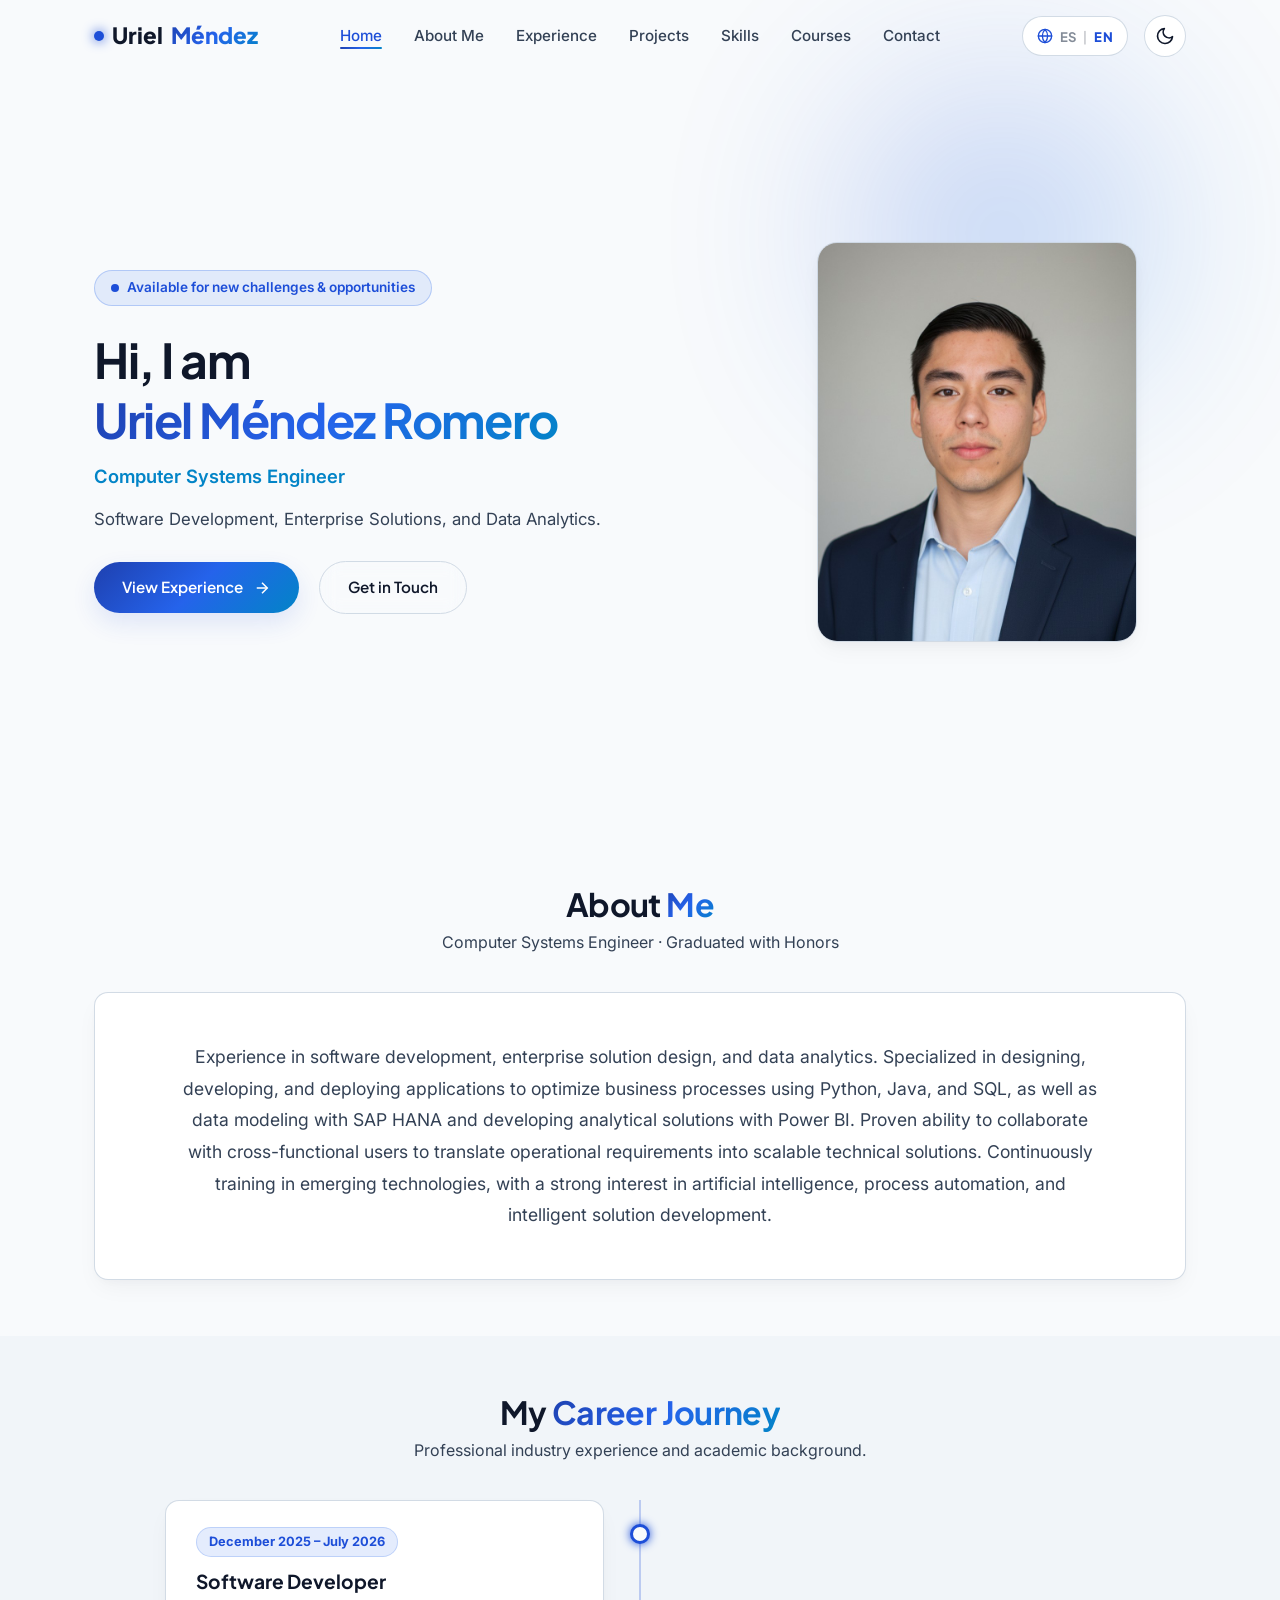
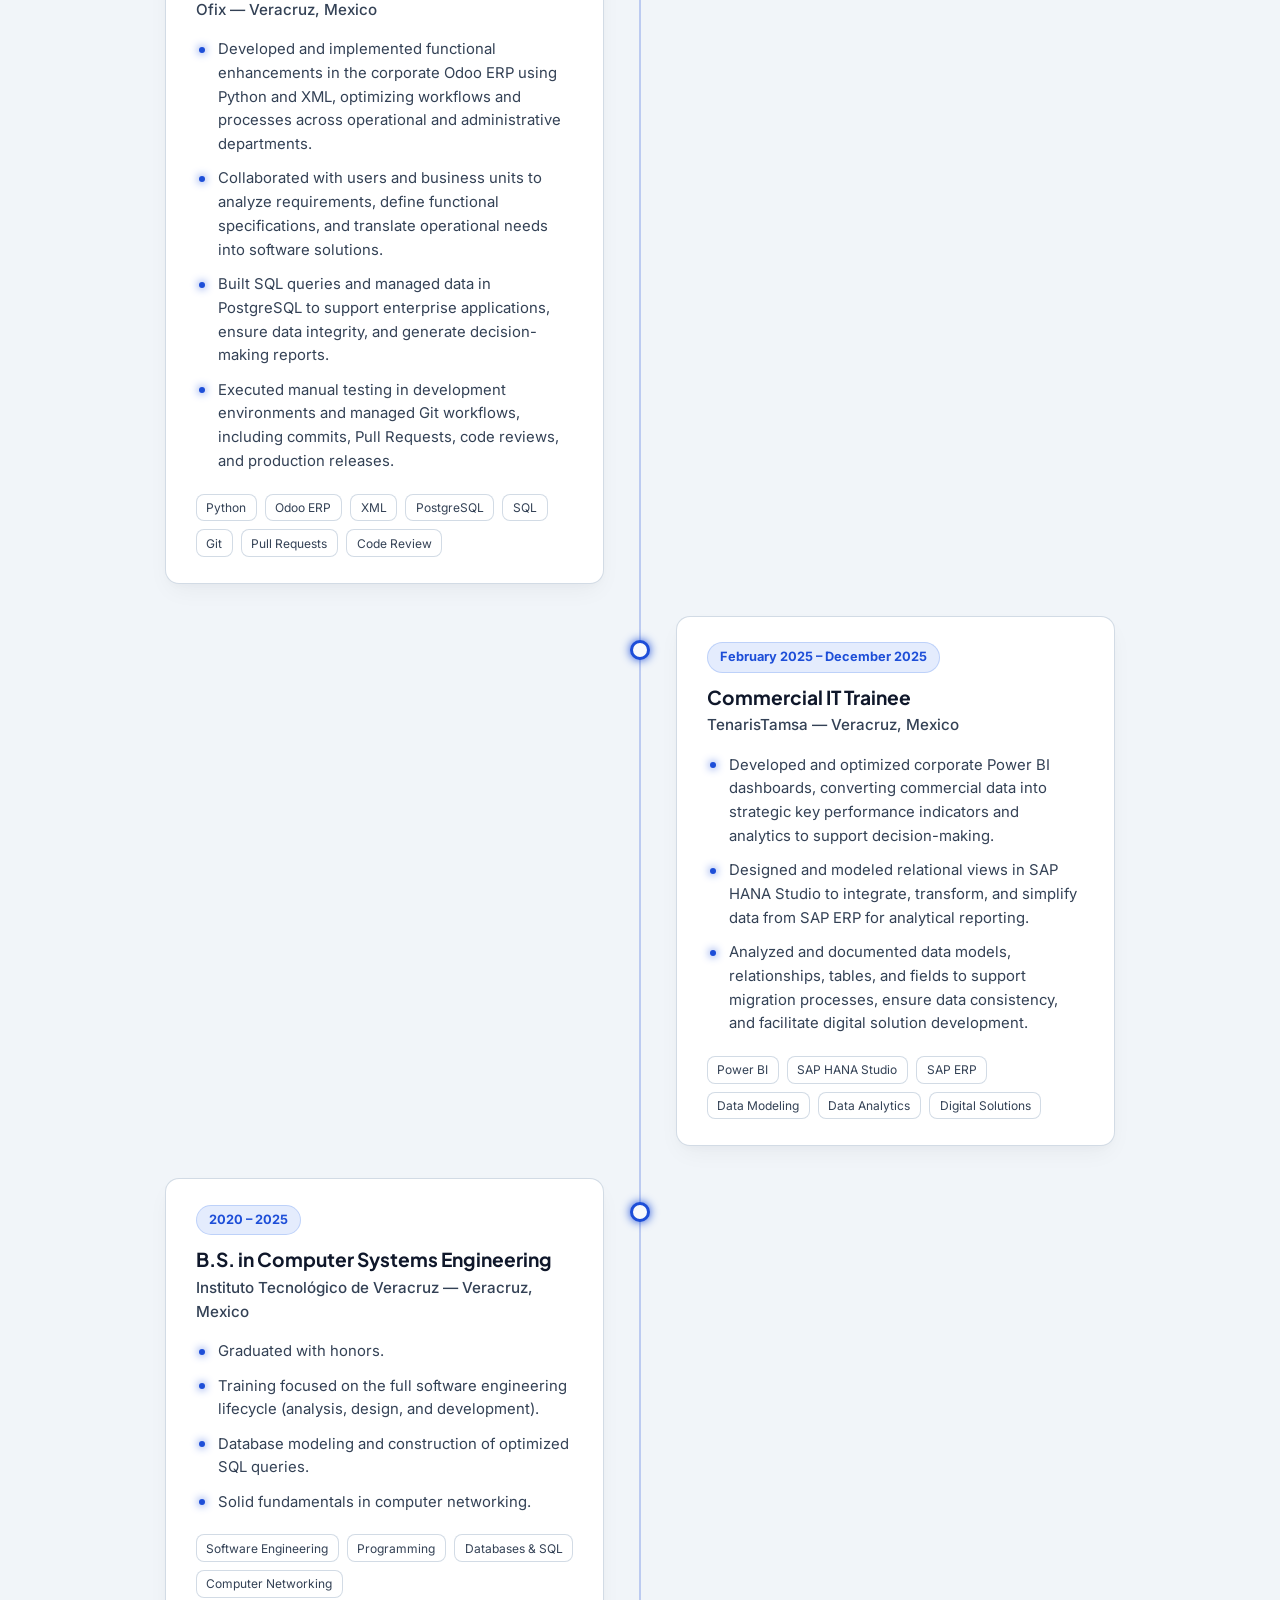
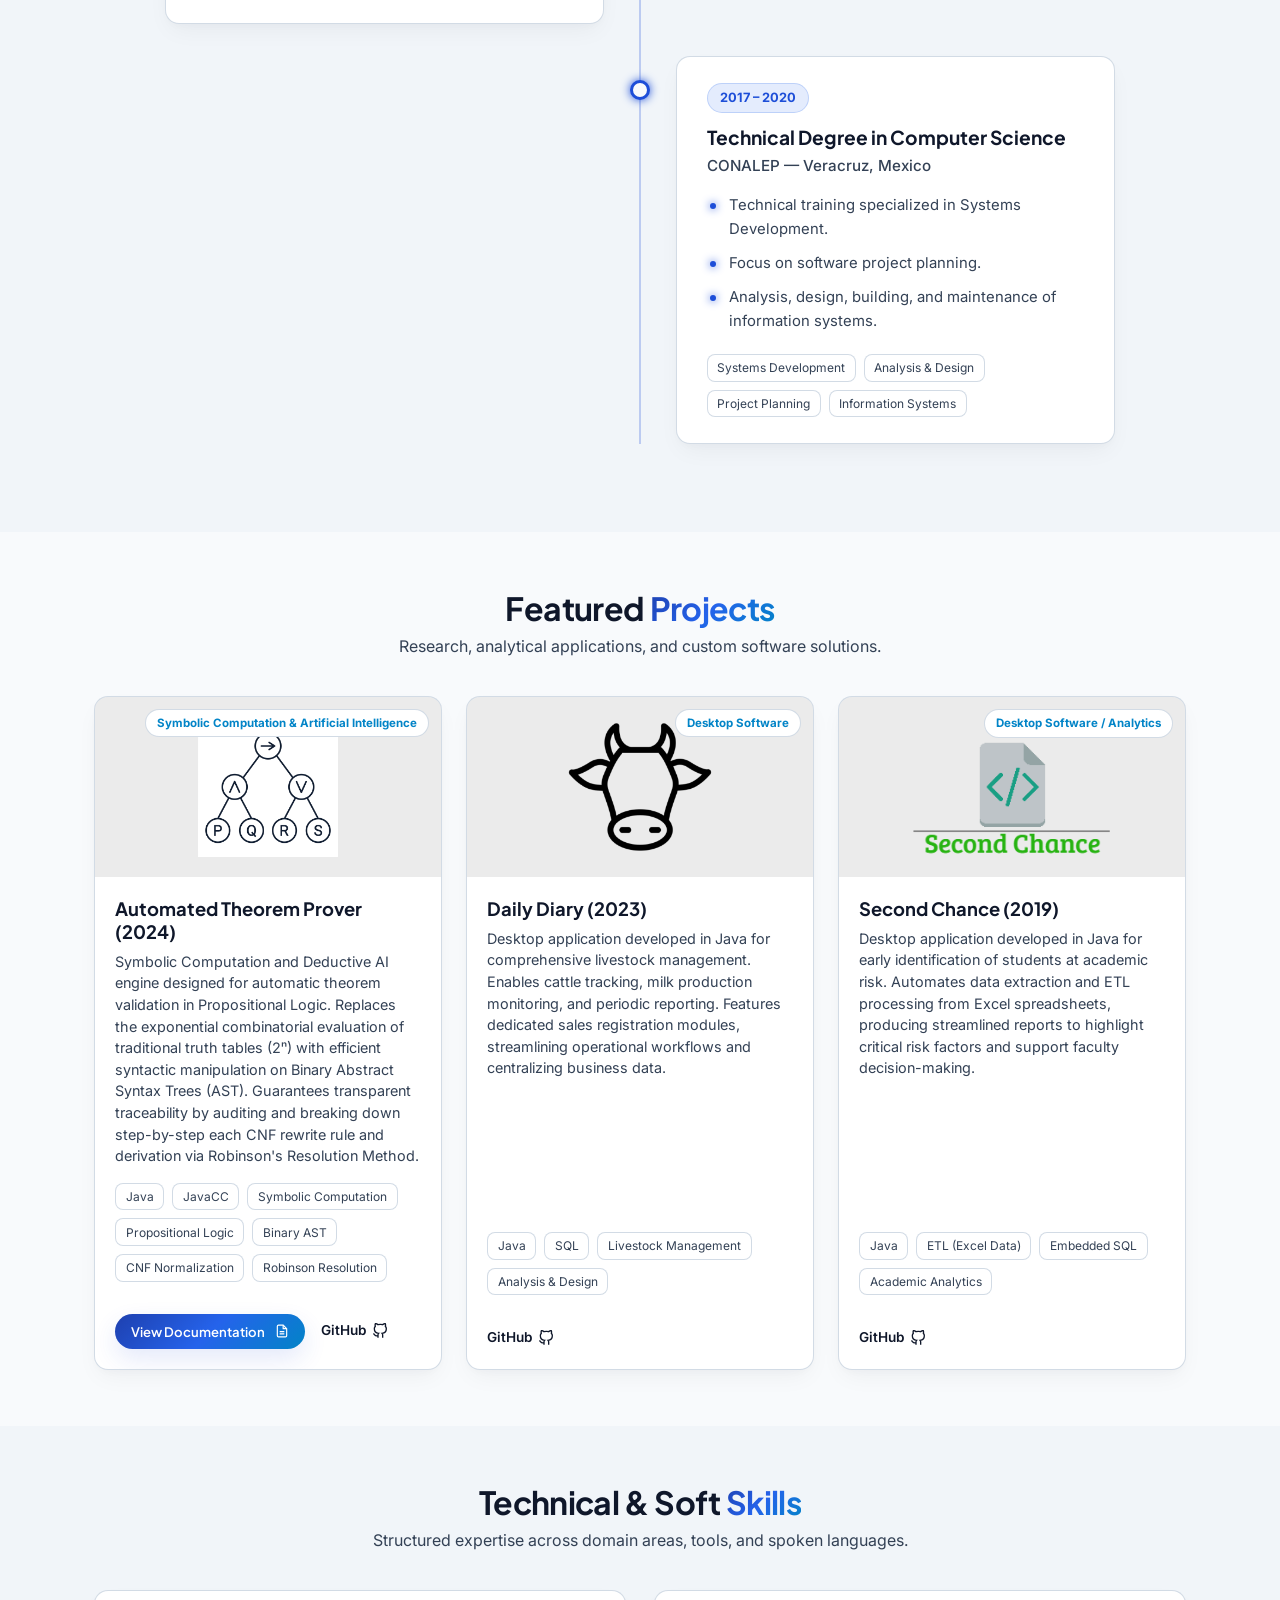
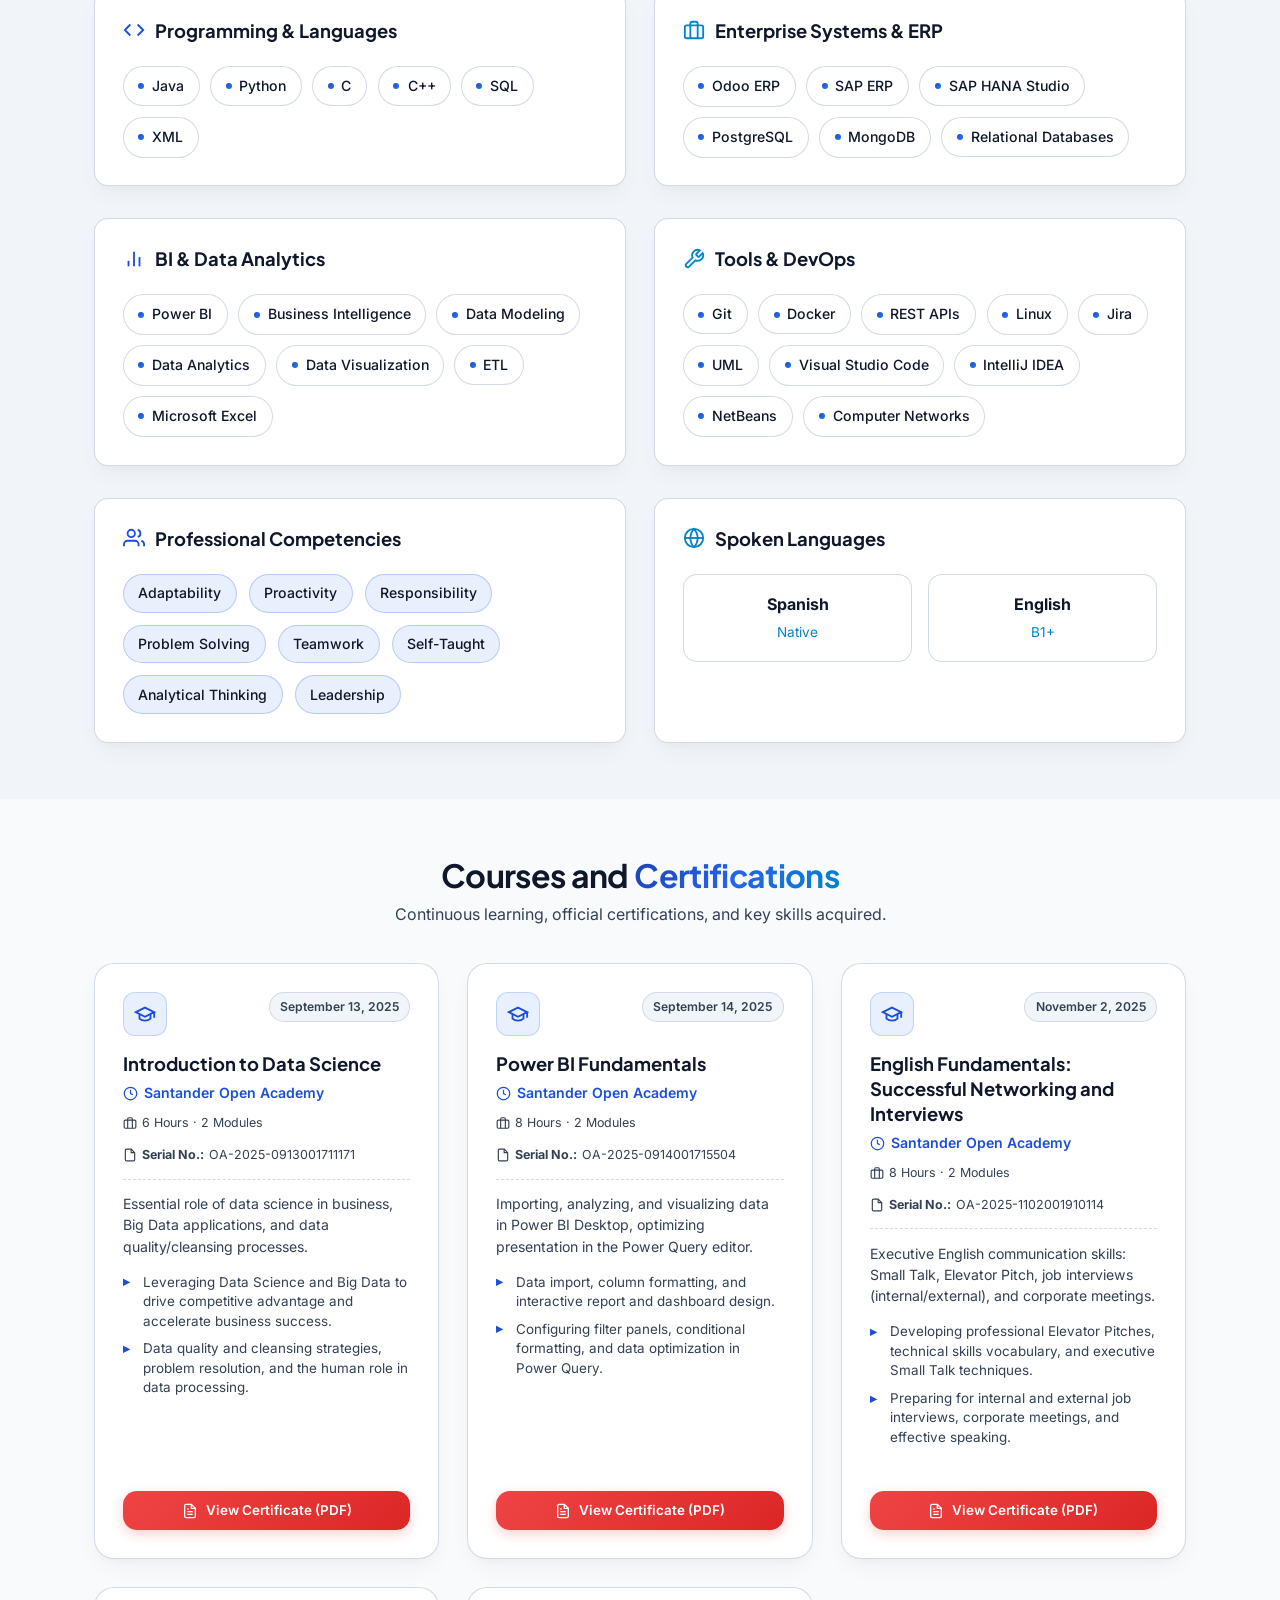
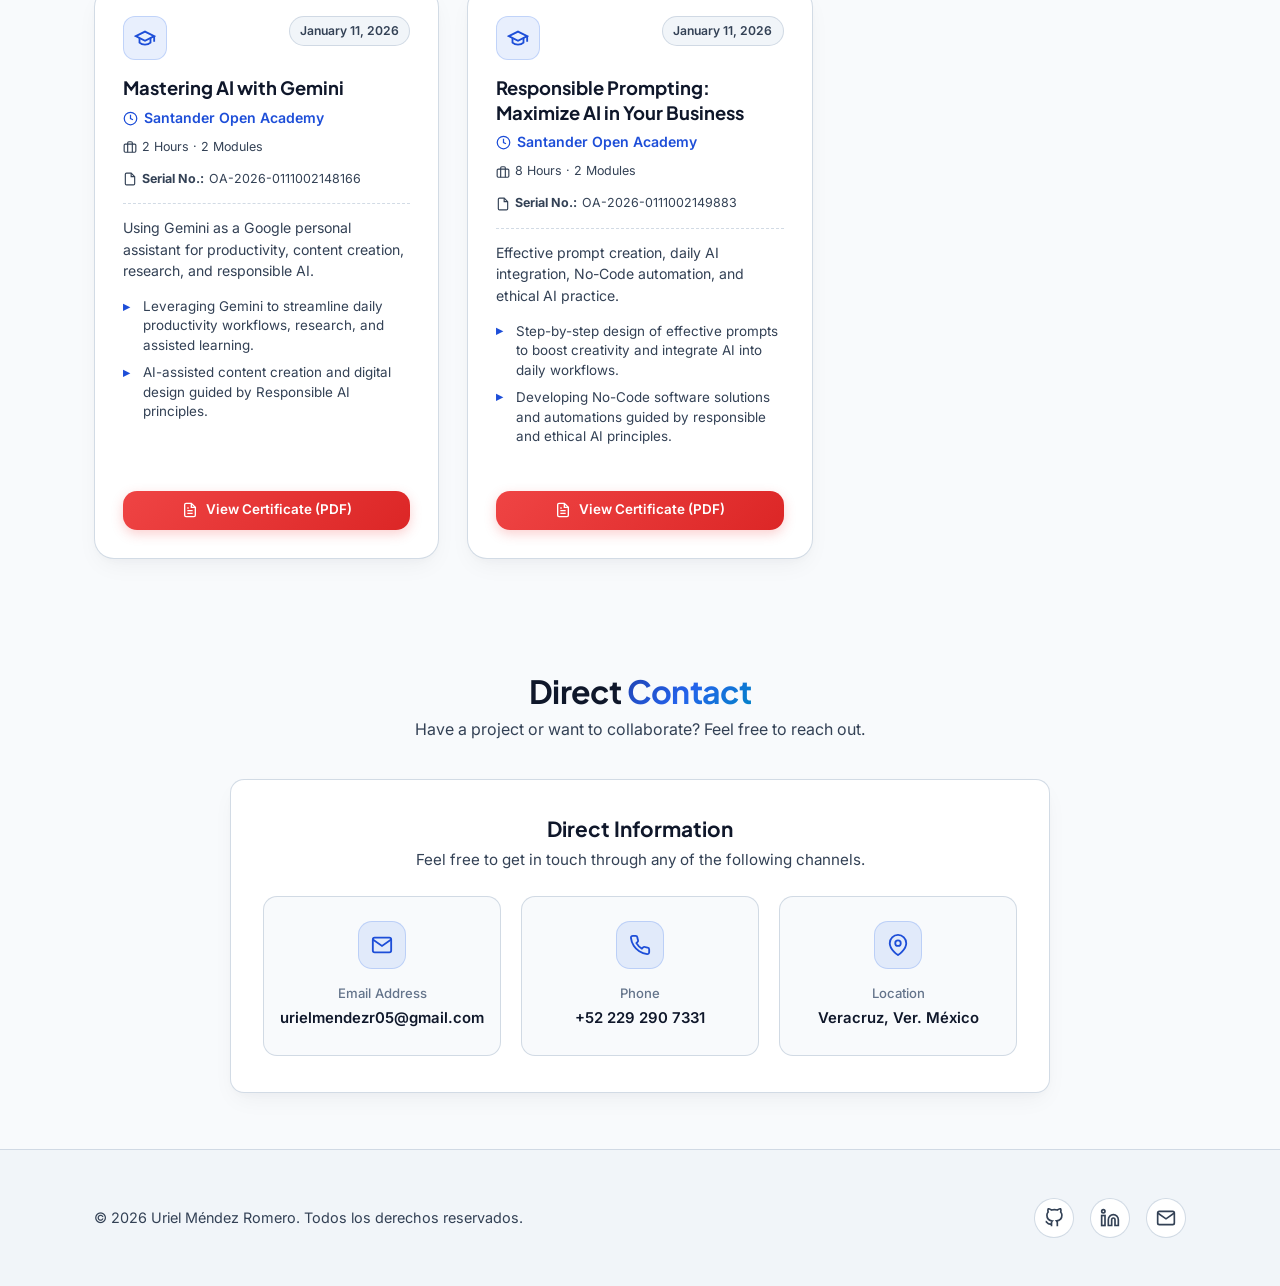
==== commit f3d52a70: "feat(courses): add Courses & Certifications section with official PDFs and i18n support - Add 5 Sant" ====
--- a/index.html
+++ b/index.html
@@ -45,6 +45,7 @@
           <li><a href="#trayectoria" class="nav-link" data-i18n="nav.trajectory">Trayectoria</a></li>
           <li><a href="#proyectos" class="nav-link" data-i18n="nav.projects">Proyectos</a></li>
           <li><a href="#habilidades" class="nav-link" data-i18n="nav.skills">Habilidades</a></li>
+          <li><a href="#cursos" class="nav-link" data-i18n="nav.courses">Cursos</a></li>
           <li><a href="#contacto" class="nav-link" data-i18n="nav.contact">Contacto</a></li>
         </ul>
       </nav>
@@ -274,6 +275,18 @@
             <!-- Renderizado dinámico -->
           </div>
         </div>
+      </div>
+    </div>
+  </section>
+
+  <!-- SECCIÓN CURSOS Y CERTIFICACIONES -->
+  <section id="cursos" class="section">
+    <div class="container">
+      <h2 class="section-title" data-i18n="courses.title" data-i18n-html="true">Cursos y <span class="gradient-text">Certificaciones</span></h2>
+      <p class="section-subtitle" data-i18n="courses.subtitle">Formación continua, certificaciones oficiales y aprendizajes clave adquiridos.</p>
+
+      <div class="courses-grid" id="courses-grid">
+        <!-- Renderizado dinámico -->
       </div>
     </div>
   </section>
--- a/css/components.css
+++ b/css/components.css
@@ -806,6 +806,165 @@
   font-size: 0.85rem;
   color: var(--accent-secondary);
   margin-top: 0.25rem;
+}
+
+/* --- SECCIÓN DE CURSOS Y CERTIFICACIONES --- */
+.courses-grid {
+  display: grid;
+  grid-template-columns: repeat(auto-fill, minmax(340px, 1fr));
+  gap: 1.75rem;
+  margin-top: 2rem;
+}
+
+.course-card {
+  display: flex;
+  flex-direction: column;
+  height: 100%;
+  padding: 1.75rem;
+  border-radius: var(--radius-lg, 16px);
+  background: var(--bg-card);
+  border: 1px solid var(--glass-border);
+  transition: all var(--transition-normal, 0.3s ease);
+  position: relative;
+  overflow: hidden;
+}
+
+.course-card:hover {
+  transform: translateY(-5px);
+  border-color: var(--accent-primary);
+  box-shadow: 0 12px 30px rgba(37, 99, 235, 0.15);
+}
+
+.course-card-header {
+  display: flex;
+  align-items: flex-start;
+  justify-content: space-between;
+  gap: 1rem;
+  margin-bottom: 1rem;
+}
+
+.course-icon-badge {
+  width: 44px;
+  height: 44px;
+  border-radius: 12px;
+  background: rgba(37, 99, 235, 0.1);
+  border: 1px solid rgba(37, 99, 235, 0.2);
+  display: flex;
+  align-items: center;
+  justify-content: center;
+  color: var(--accent-primary);
+  flex-shrink: 0;
+}
+
+.course-date-badge {
+  font-size: 0.76rem;
+  font-weight: 600;
+  color: var(--text-secondary);
+  background: var(--bg-secondary);
+  border: 1px solid var(--glass-border);
+  padding: 0.25rem 0.65rem;
+  border-radius: 50px;
+  white-space: nowrap;
+}
+
+.course-title {
+  font-size: 1.15rem;
+  font-weight: 700;
+  color: var(--text-primary);
+  margin-bottom: 0.35rem;
+  line-height: 1.35;
+}
+
+.course-issuer {
+  display: flex;
+  align-items: center;
+  gap: 0.4rem;
+  font-size: 0.88rem;
+  font-weight: 600;
+  color: var(--accent-primary);
+  margin-bottom: 0.5rem;
+}
+
+.course-meta {
+  display: flex;
+  flex-wrap: wrap;
+  align-items: center;
+  gap: 0.75rem;
+  font-size: 0.78rem;
+  color: var(--text-secondary);
+  margin-bottom: 0.85rem;
+  padding-bottom: 0.85rem;
+  border-bottom: 1px dashed var(--glass-border);
+}
+
+.course-meta-item {
+  display: flex;
+  align-items: center;
+  gap: 0.3rem;
+}
+
+.course-desc {
+  font-size: 0.88rem;
+  color: var(--text-secondary);
+  line-height: 1.5;
+  margin-bottom: 1rem;
+}
+
+.course-bullets {
+  list-style: none;
+  padding: 0;
+  margin: 0 0 1.25rem 0;
+}
+
+.course-bullets li {
+  position: relative;
+  padding-left: 1.25rem;
+  font-size: 0.84rem;
+  color: var(--text-secondary);
+  line-height: 1.45;
+  margin-bottom: 0.5rem;
+}
+
+.course-bullets li::before {
+  content: '▸';
+  position: absolute;
+  left: 0;
+  top: 0;
+  color: var(--accent-primary);
+  font-weight: bold;
+}
+
+.course-footer {
+  margin-top: auto;
+  padding-top: 1rem;
+  display: flex;
+  flex-direction: column;
+  gap: 1rem;
+}
+
+.btn-pdf {
+  display: inline-flex;
+  align-items: center;
+  justify-content: center;
+  gap: 0.5rem;
+  width: 100%;
+  padding: 0.55rem 1rem;
+  font-size: 0.84rem;
+  font-weight: 600;
+  color: #ffffff;
+  background: linear-gradient(135deg, #ef4444, #dc2626);
+  border: none;
+  border-radius: var(--radius-md, 8px);
+  text-decoration: none;
+  transition: all var(--transition-fast);
+  box-shadow: 0 4px 12px rgba(239, 68, 68, 0.25);
+}
+
+.btn-pdf:hover {
+  background: linear-gradient(135deg, #dc2626, #b91c1c);
+  box-shadow: 0 6px 18px rgba(239, 68, 68, 0.4);
+  transform: translateY(-1px);
+  color: #ffffff;
 }
 
 /* --- RESPONSIVE MOBILE MEDIA QUERIES --- */
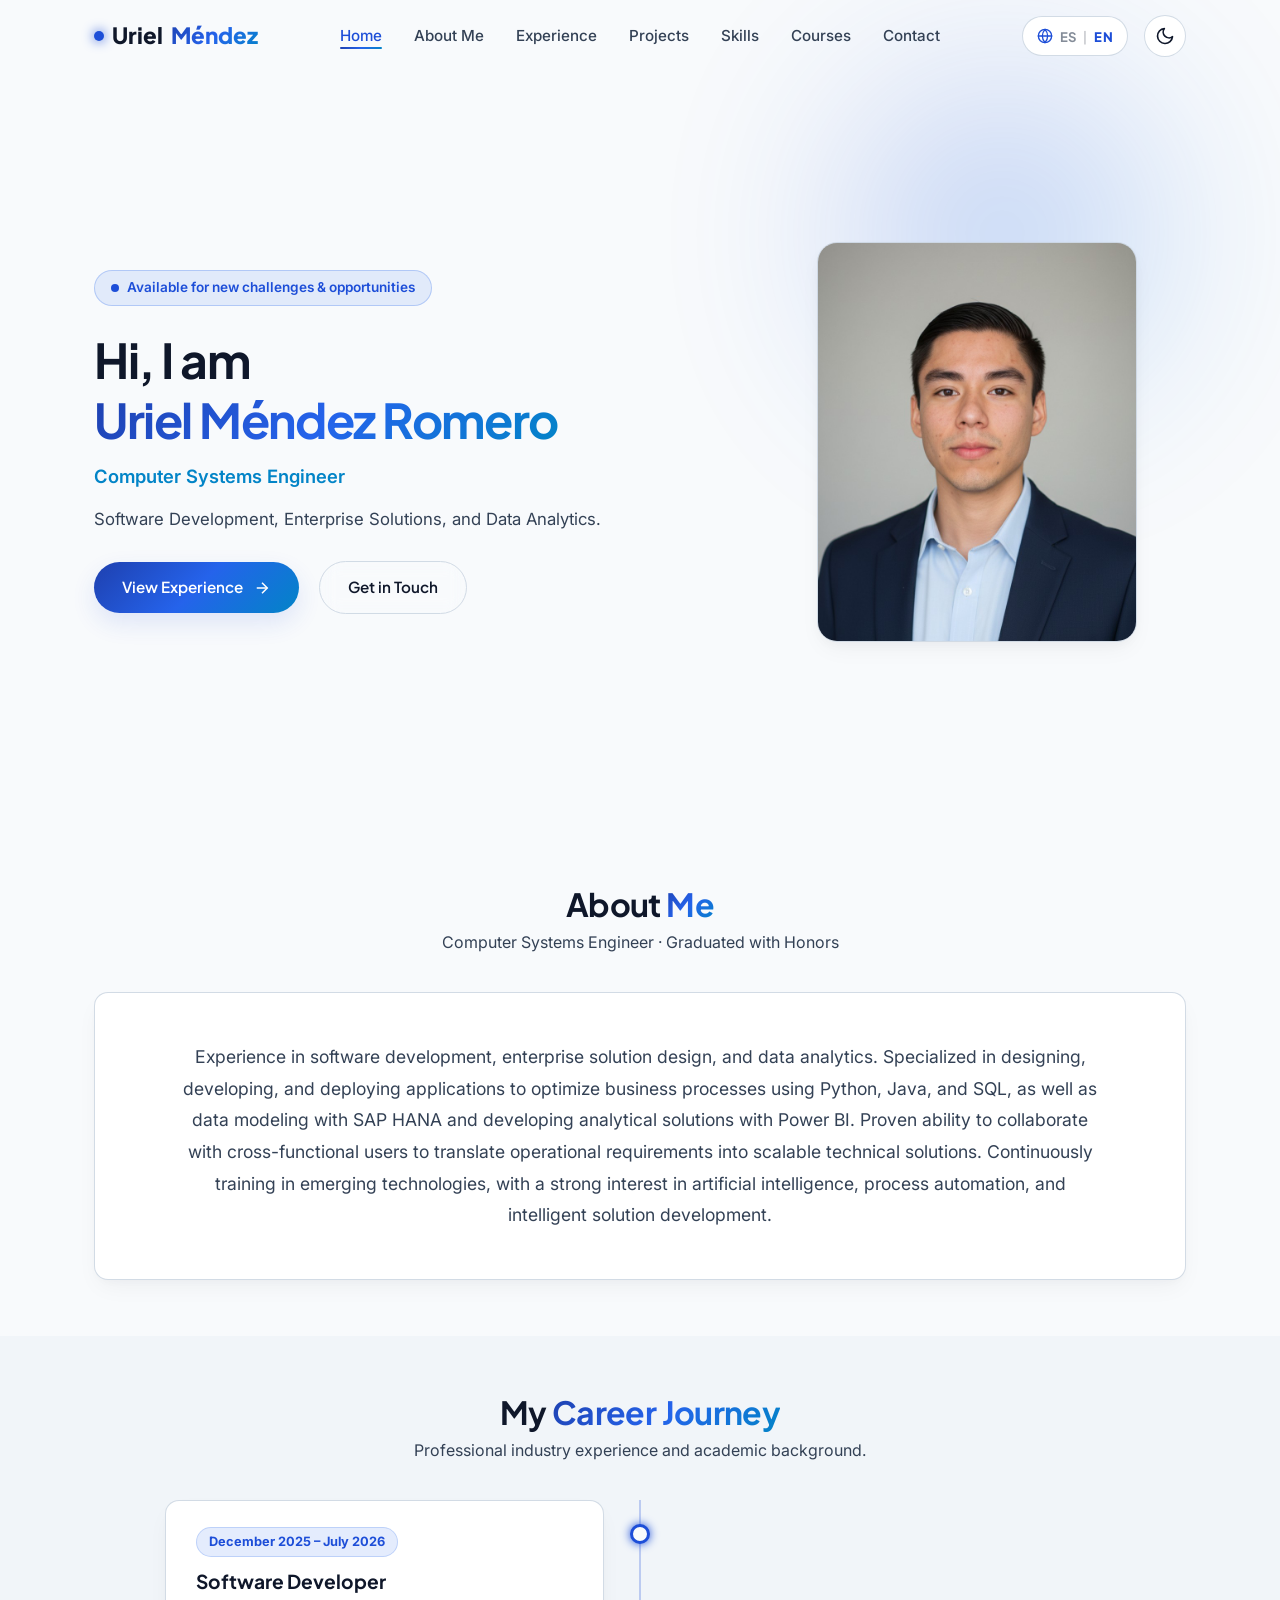
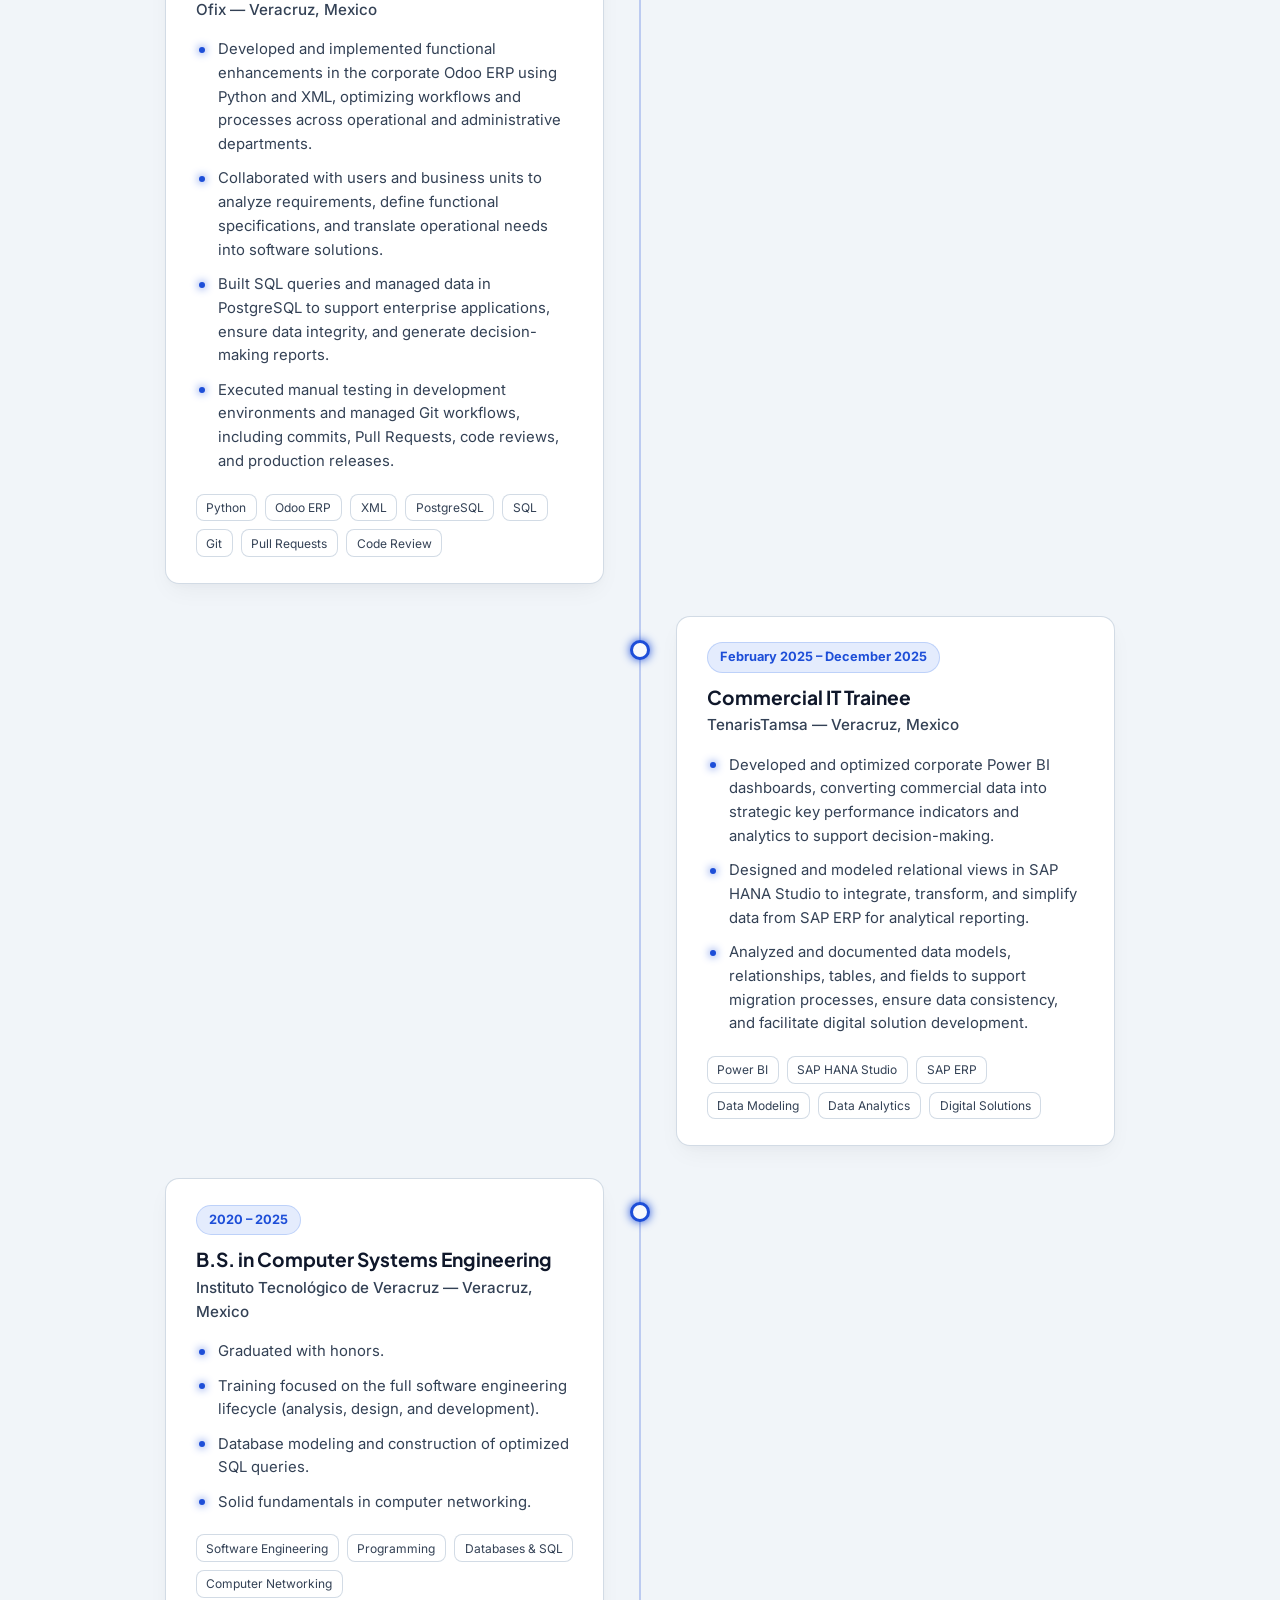
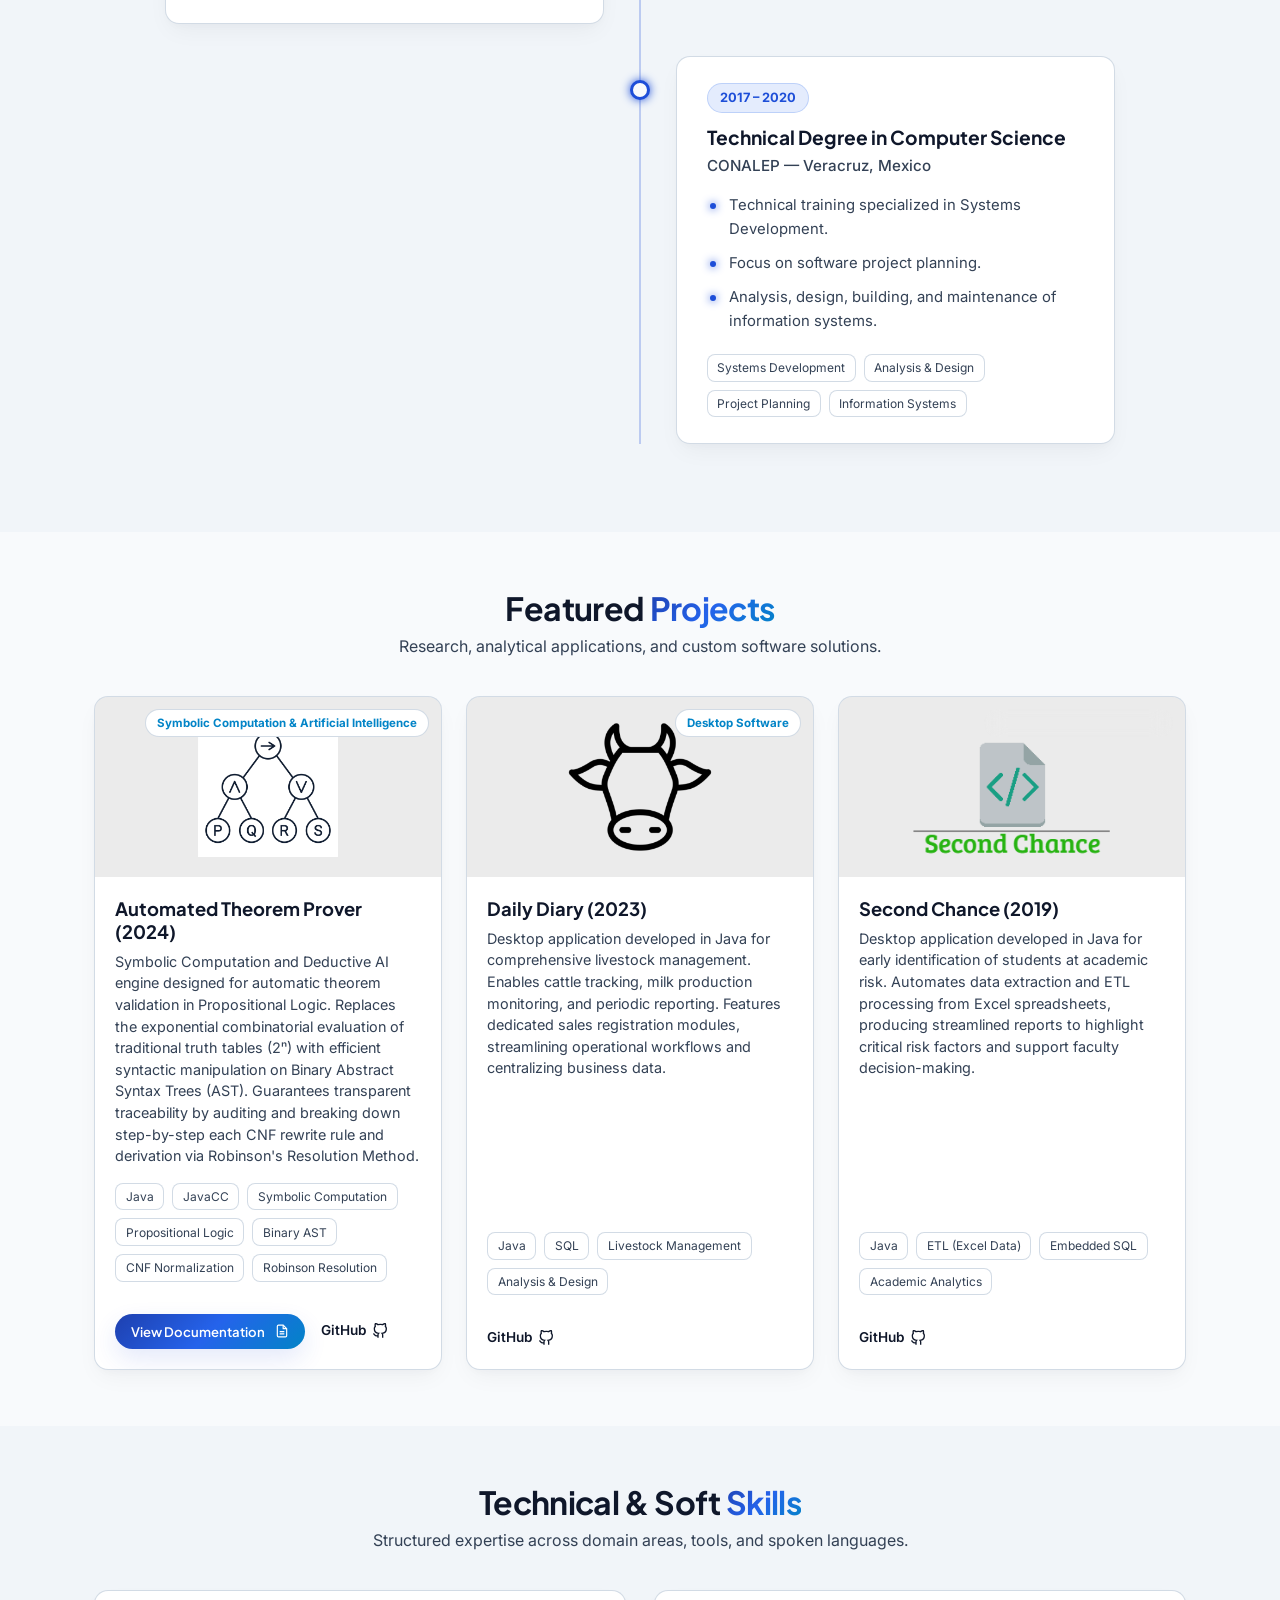
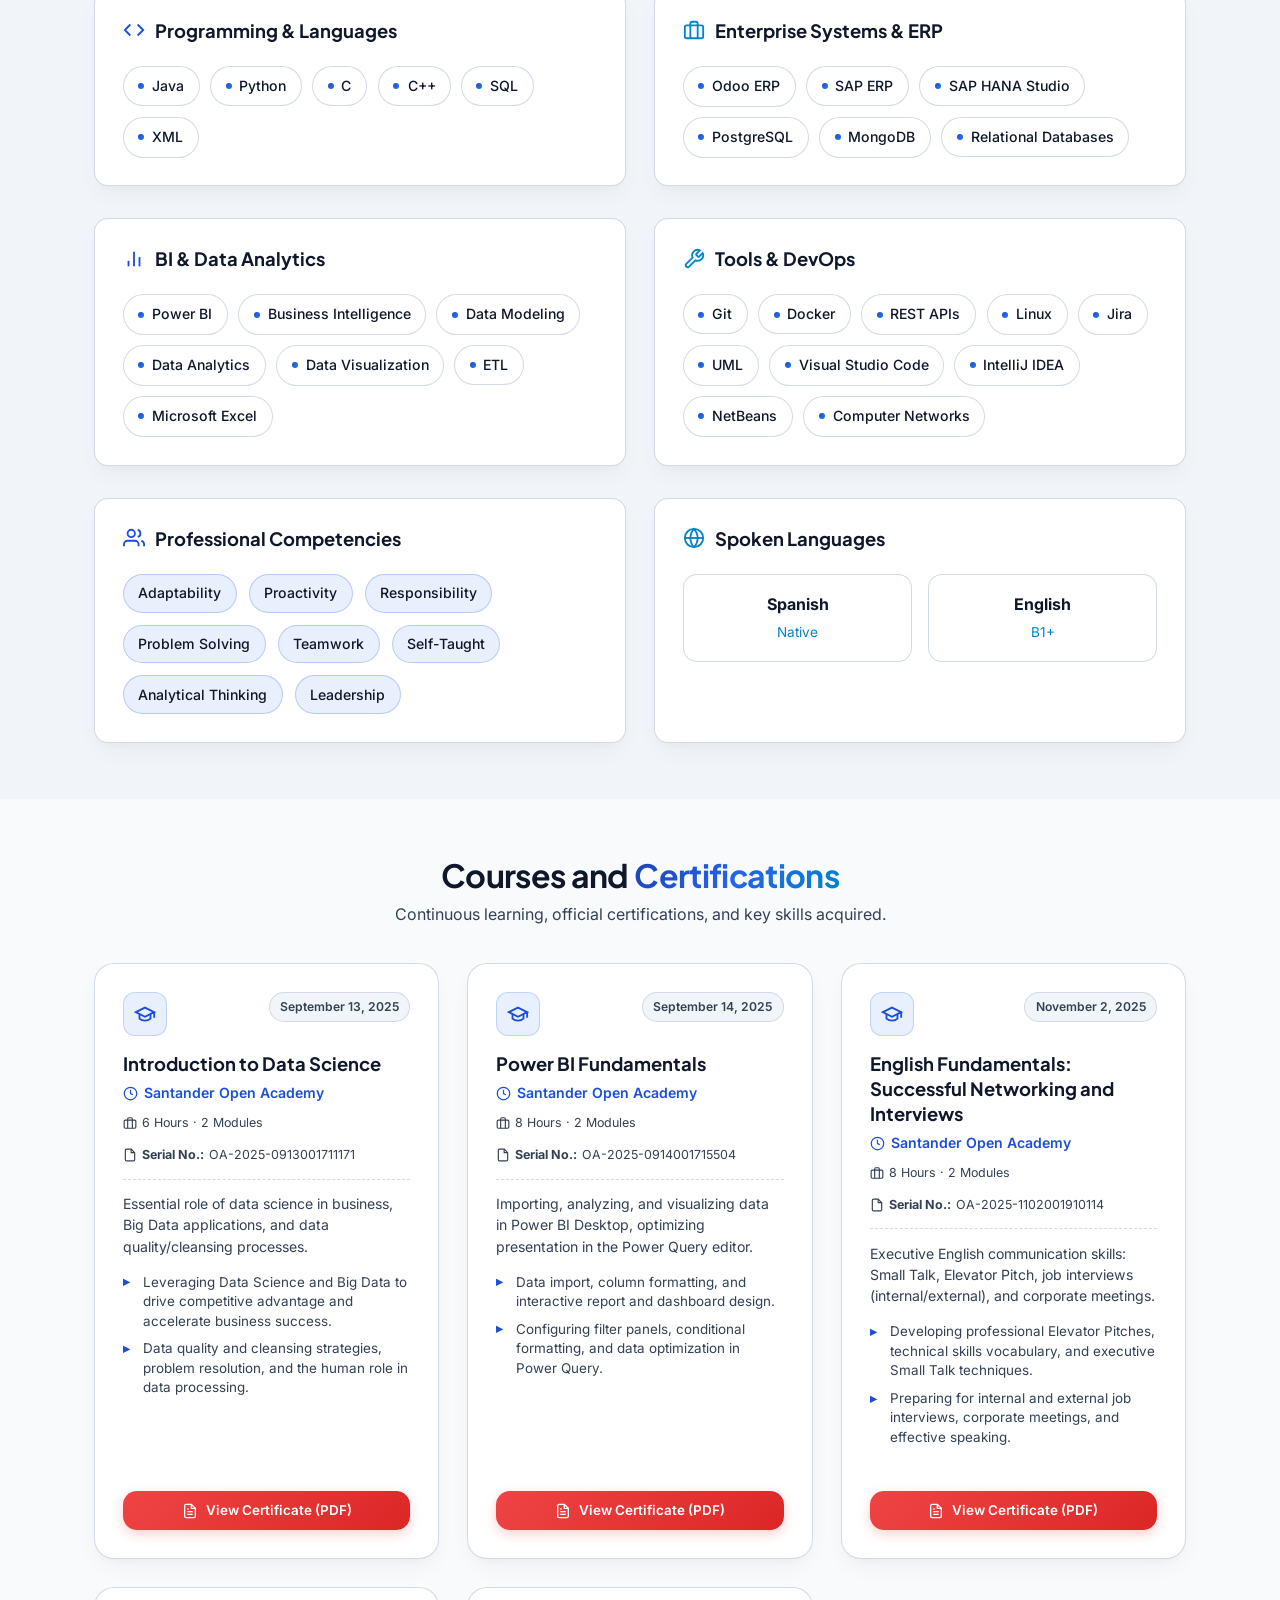
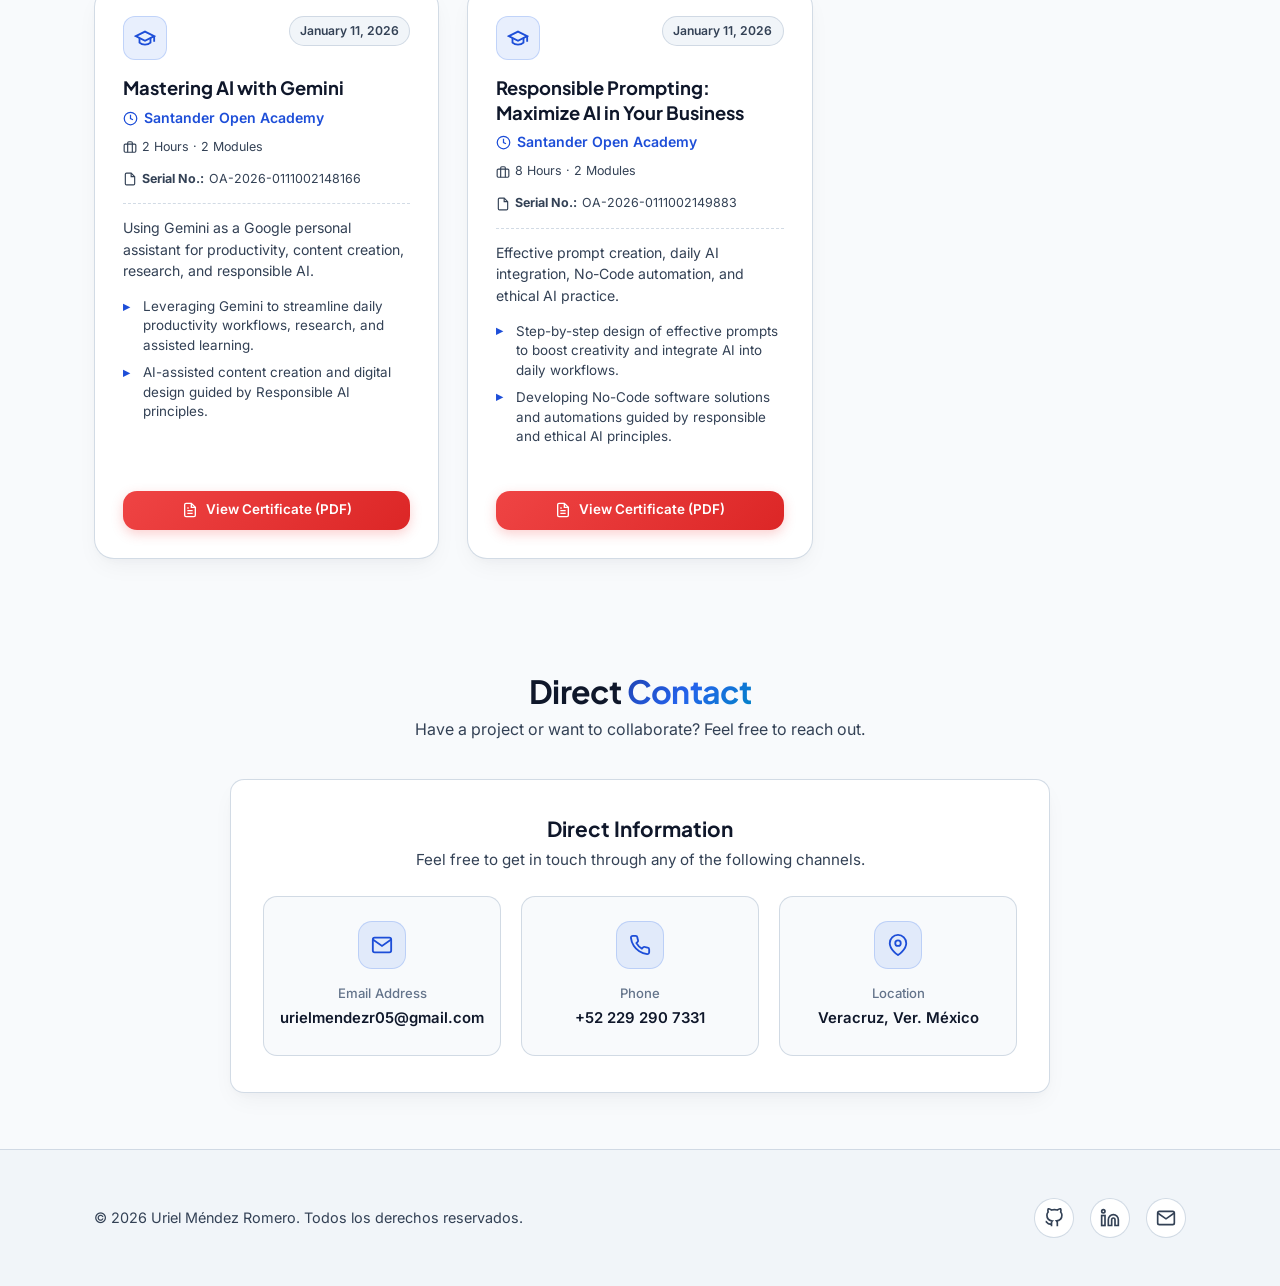
==== commit f1b1cfdc: "refactor(nav): standardize URL section anchors to English and update documentation routes - Update a" ====
--- a/index.html
+++ b/index.html
@@ -41,12 +41,12 @@
       <nav>
         <ul class="nav-menu" id="nav-menu">
           <li><a href="#hero" class="nav-link active" data-i18n="nav.home">Inicio</a></li>
-          <li><a href="#sobre-mi" class="nav-link" data-i18n="nav.about">Sobre Mí</a></li>
-          <li><a href="#trayectoria" class="nav-link" data-i18n="nav.trajectory">Trayectoria</a></li>
-          <li><a href="#proyectos" class="nav-link" data-i18n="nav.projects">Proyectos</a></li>
-          <li><a href="#habilidades" class="nav-link" data-i18n="nav.skills">Habilidades</a></li>
-          <li><a href="#cursos" class="nav-link" data-i18n="nav.courses">Cursos</a></li>
-          <li><a href="#contacto" class="nav-link" data-i18n="nav.contact">Contacto</a></li>
+          <li><a href="#about" class="nav-link" data-i18n="nav.about">Sobre Mí</a></li>
+          <li><a href="#experience" class="nav-link" data-i18n="nav.trajectory">Trayectoria</a></li>
+          <li><a href="#projects" class="nav-link" data-i18n="nav.projects">Proyectos</a></li>
+          <li><a href="#skills" class="nav-link" data-i18n="nav.skills">Habilidades</a></li>
+          <li><a href="#courses" class="nav-link" data-i18n="nav.courses">Cursos</a></li>
+          <li><a href="#contact" class="nav-link" data-i18n="nav.contact">Contacto</a></li>
         </ul>
       </nav>
 
@@ -106,14 +106,14 @@
         </p>
 
         <div class="hero-cta">
-          <a href="#trayectoria" class="btn btn-primary">
+          <a href="#experience" class="btn btn-primary">
             <span data-i18n="hero.exp_btn">Ver Experiencia</span>
             <svg width="18" height="18" viewBox="0 0 24 24" fill="none" stroke="currentColor" stroke-width="2">
               <line x1="5" y1="12" x2="19" y2="12"></line>
               <polyline points="12 5 19 12 12 19"></polyline>
             </svg>
           </a>
-          <a href="#contacto" class="btn btn-secondary">
+          <a href="#contact" class="btn btn-secondary">
             <span data-i18n="hero.contact_btn">Contacto Directo</span>
           </a>
         </div>
@@ -128,7 +128,7 @@
   </section>
 
   <!-- SECCIÓN SOBRE MÍ Y STATS -->
-  <section id="sobre-mi" class="section">
+  <section id="about" class="section">
     <div class="container">
       <h2 class="section-title" data-i18n="about.title" data-i18n-html="true">Sobre <span class="gradient-text">Mí</span></h2>
       <p class="section-subtitle" data-i18n="about.subtitle">Ingeniero en Sistemas Computacionales · Graduado con Mención Honorífica</p>
@@ -148,7 +148,7 @@
   </section>
 
   <!-- SECCIÓN TRAYECTORIA -->
-  <section id="trayectoria" class="section section-alt">
+  <section id="experience" class="section section-alt">
     <div class="container">
       <h2 class="section-title" data-i18n="trajectory.title" data-i18n-html="true">Mi <span class="gradient-text">Trayectoria</span></h2>
       <p class="section-subtitle" data-i18n="trajectory.subtitle">Experiencia profesional en la industria y formación académica.</p>
@@ -160,7 +160,7 @@
   </section>
 
   <!-- SECCIÓN PROYECTOS -->
-  <section id="proyectos" class="section">
+  <section id="projects" class="section">
     <div class="container">
       <h2 class="section-title" data-i18n="projects.title" data-i18n-html="true">Proyectos <span class="gradient-text">Destacados</span></h2>
       <p class="section-subtitle" data-i18n="projects.subtitle">Investigación, aplicaciones analíticas y soluciones de software creadas.</p>
@@ -172,7 +172,7 @@
   </section>
 
   <!-- SECCIÓN HABILIDADES -->
-  <section id="habilidades" class="section section-alt">
+  <section id="skills" class="section section-alt">
     <div class="container">
       <h2 class="section-title" data-i18n="skills.title" data-i18n-html="true">Habilidades <span class="gradient-text">Técnicas y Blandas</span></h2>
       <p class="section-subtitle" data-i18n="skills.subtitle">Conocimientos estructurados por áreas de especialización, herramientas e idiomas.</p>
@@ -280,7 +280,7 @@
   </section>
 
   <!-- SECCIÓN CURSOS Y CERTIFICACIONES -->
-  <section id="cursos" class="section">
+  <section id="courses" class="section">
     <div class="container">
       <h2 class="section-title" data-i18n="courses.title" data-i18n-html="true">Cursos y <span class="gradient-text">Certificaciones</span></h2>
       <p class="section-subtitle" data-i18n="courses.subtitle">Formación continua, certificaciones oficiales y aprendizajes clave adquiridos.</p>
@@ -292,7 +292,7 @@
   </section>
 
   <!-- SECCIÓN CONTACTO -->
-  <section id="contacto" class="section">
+  <section id="contact" class="section">
     <div class="container">
       <h2 class="section-title" data-i18n="contact.title" data-i18n-html="true">Ponte en <span class="gradient-text">Contacto</span></h2>
       <p class="section-subtitle" data-i18n="contact.subtitle">¿Interesado en mi perfil o en colaborar en un proyecto? ¡Hablemos!</p>
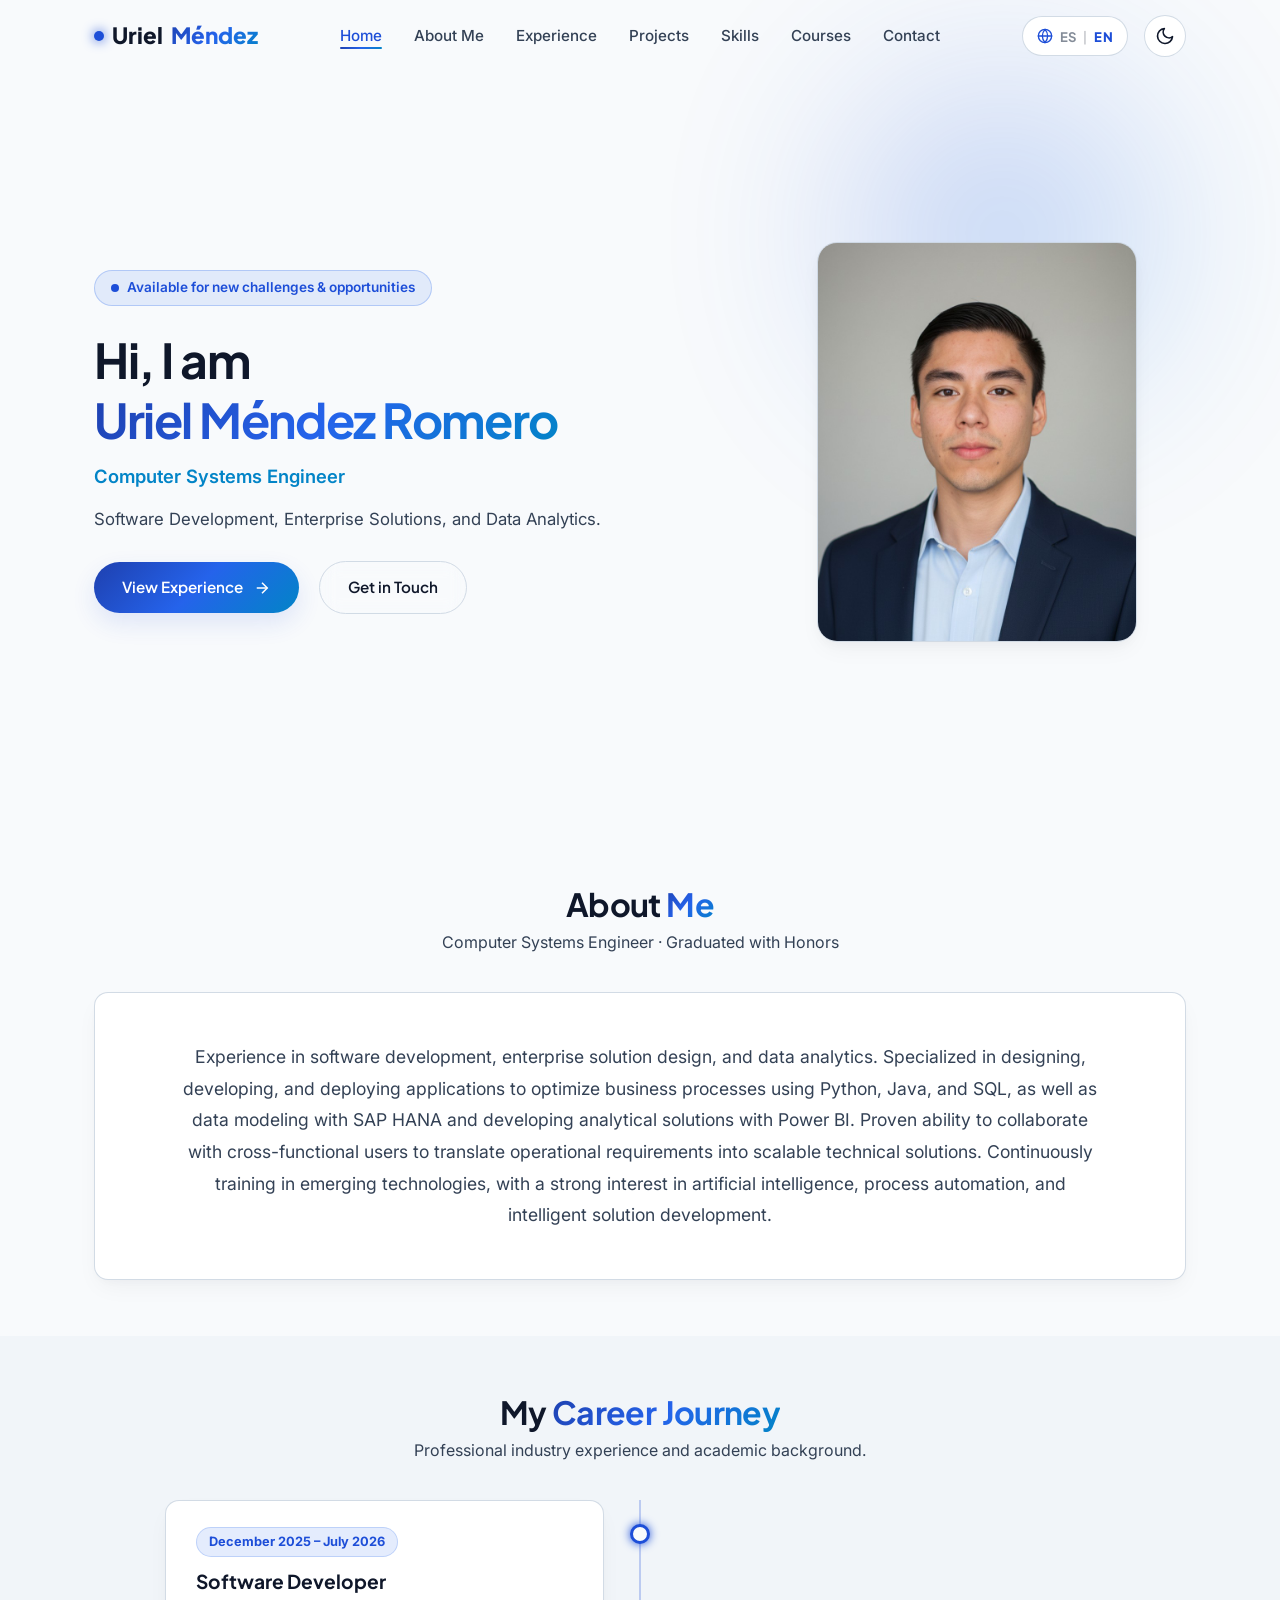
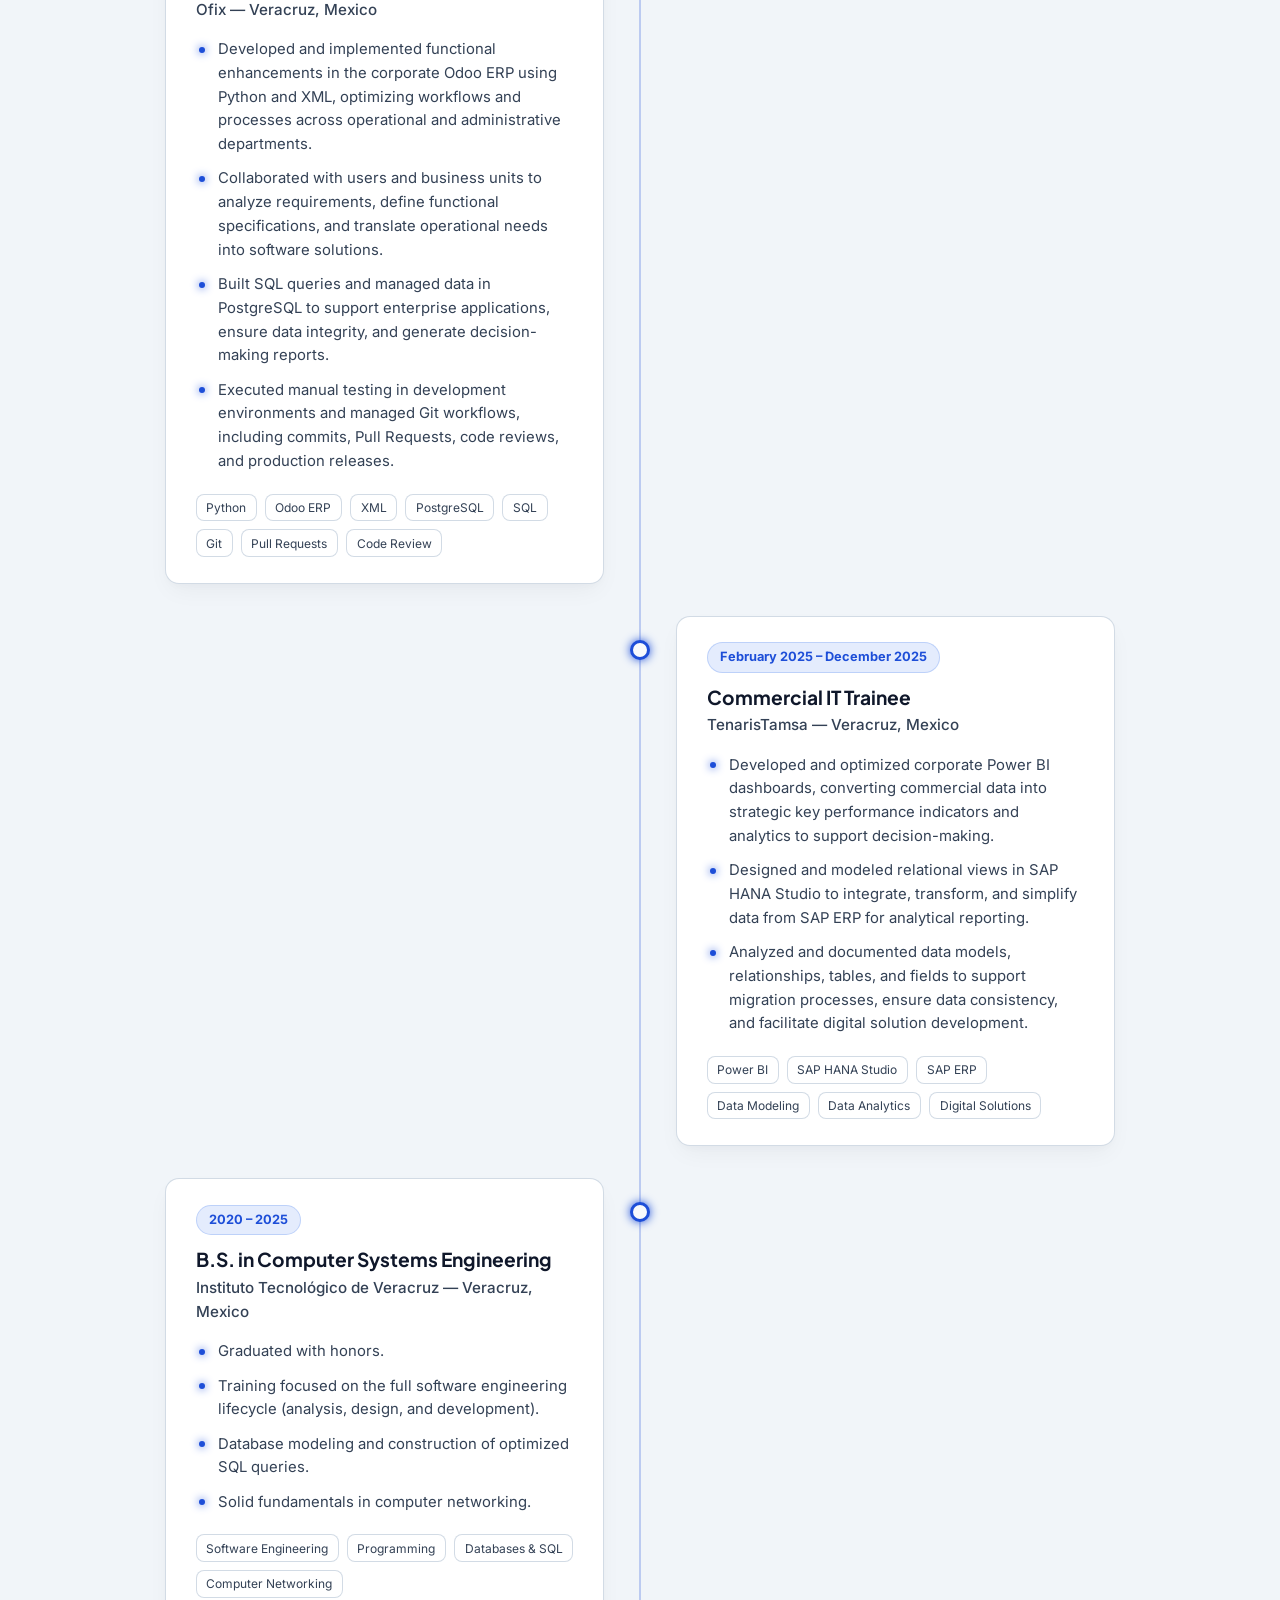
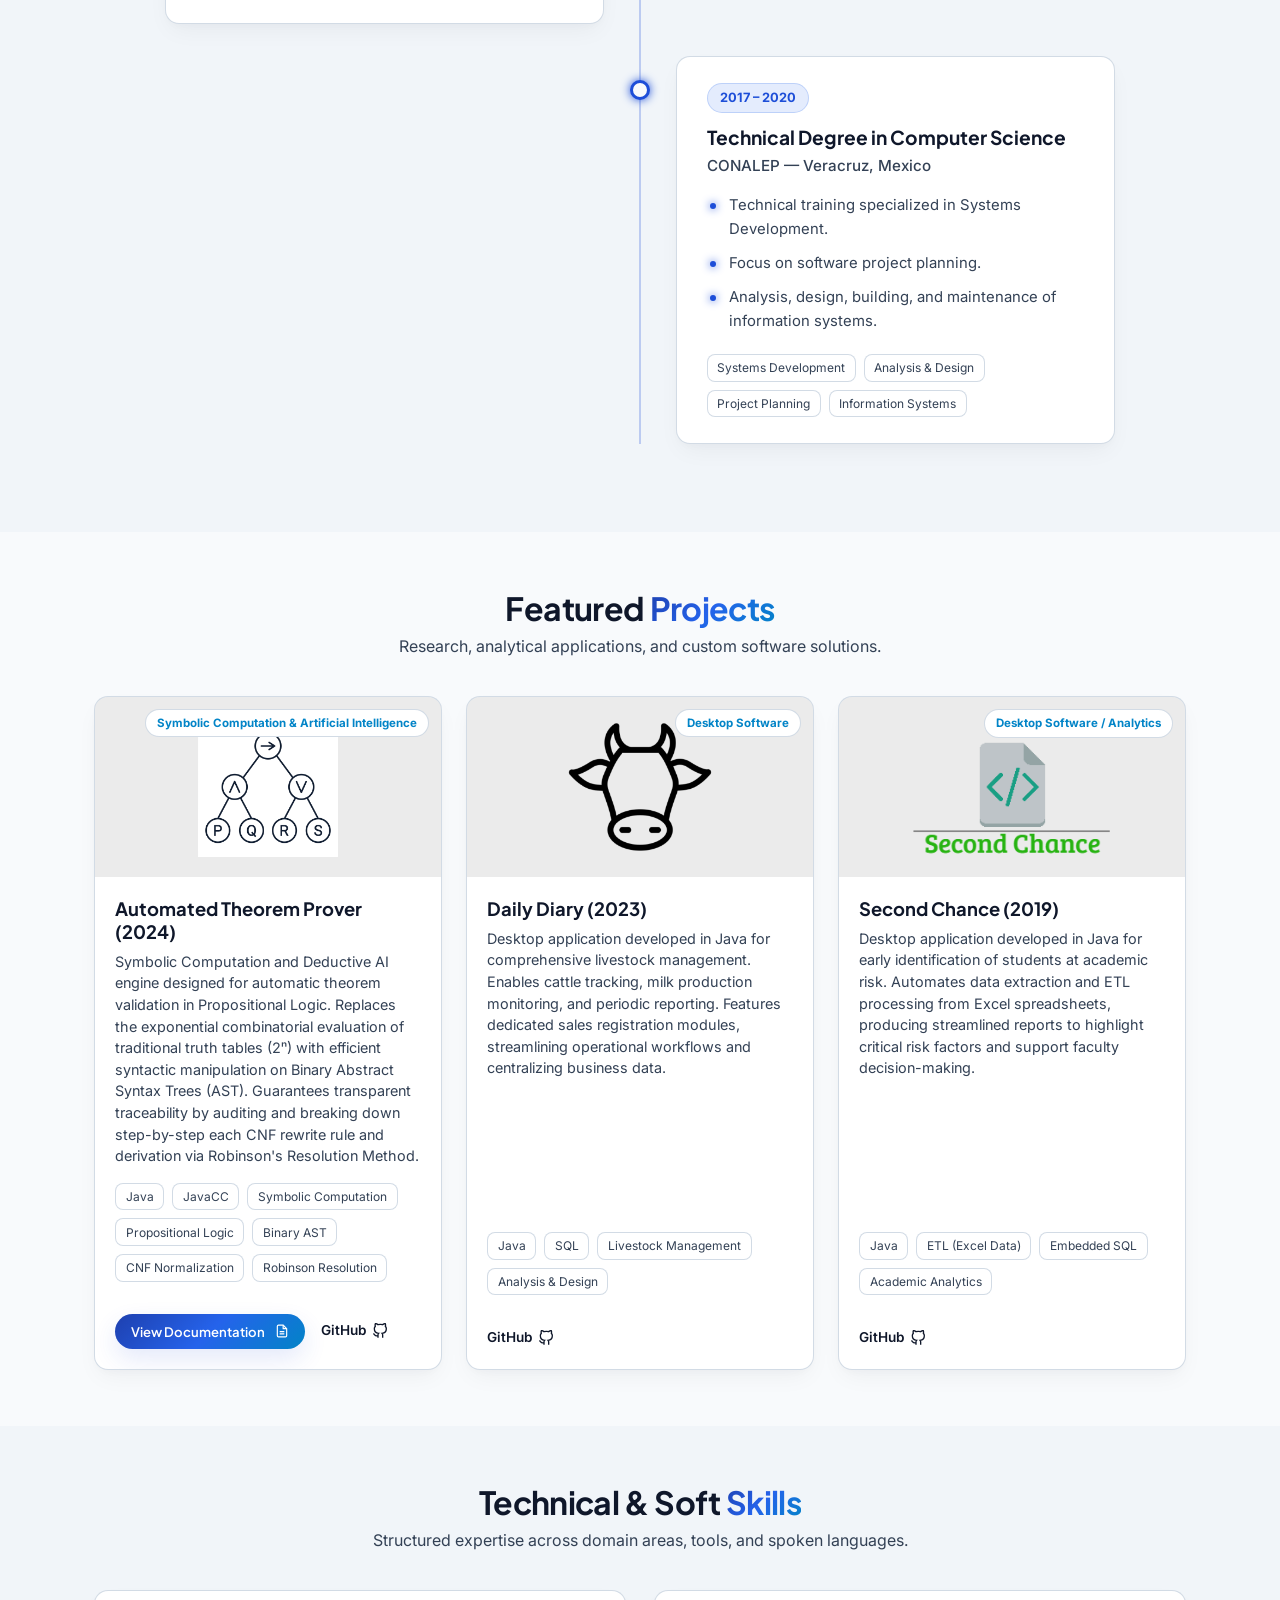
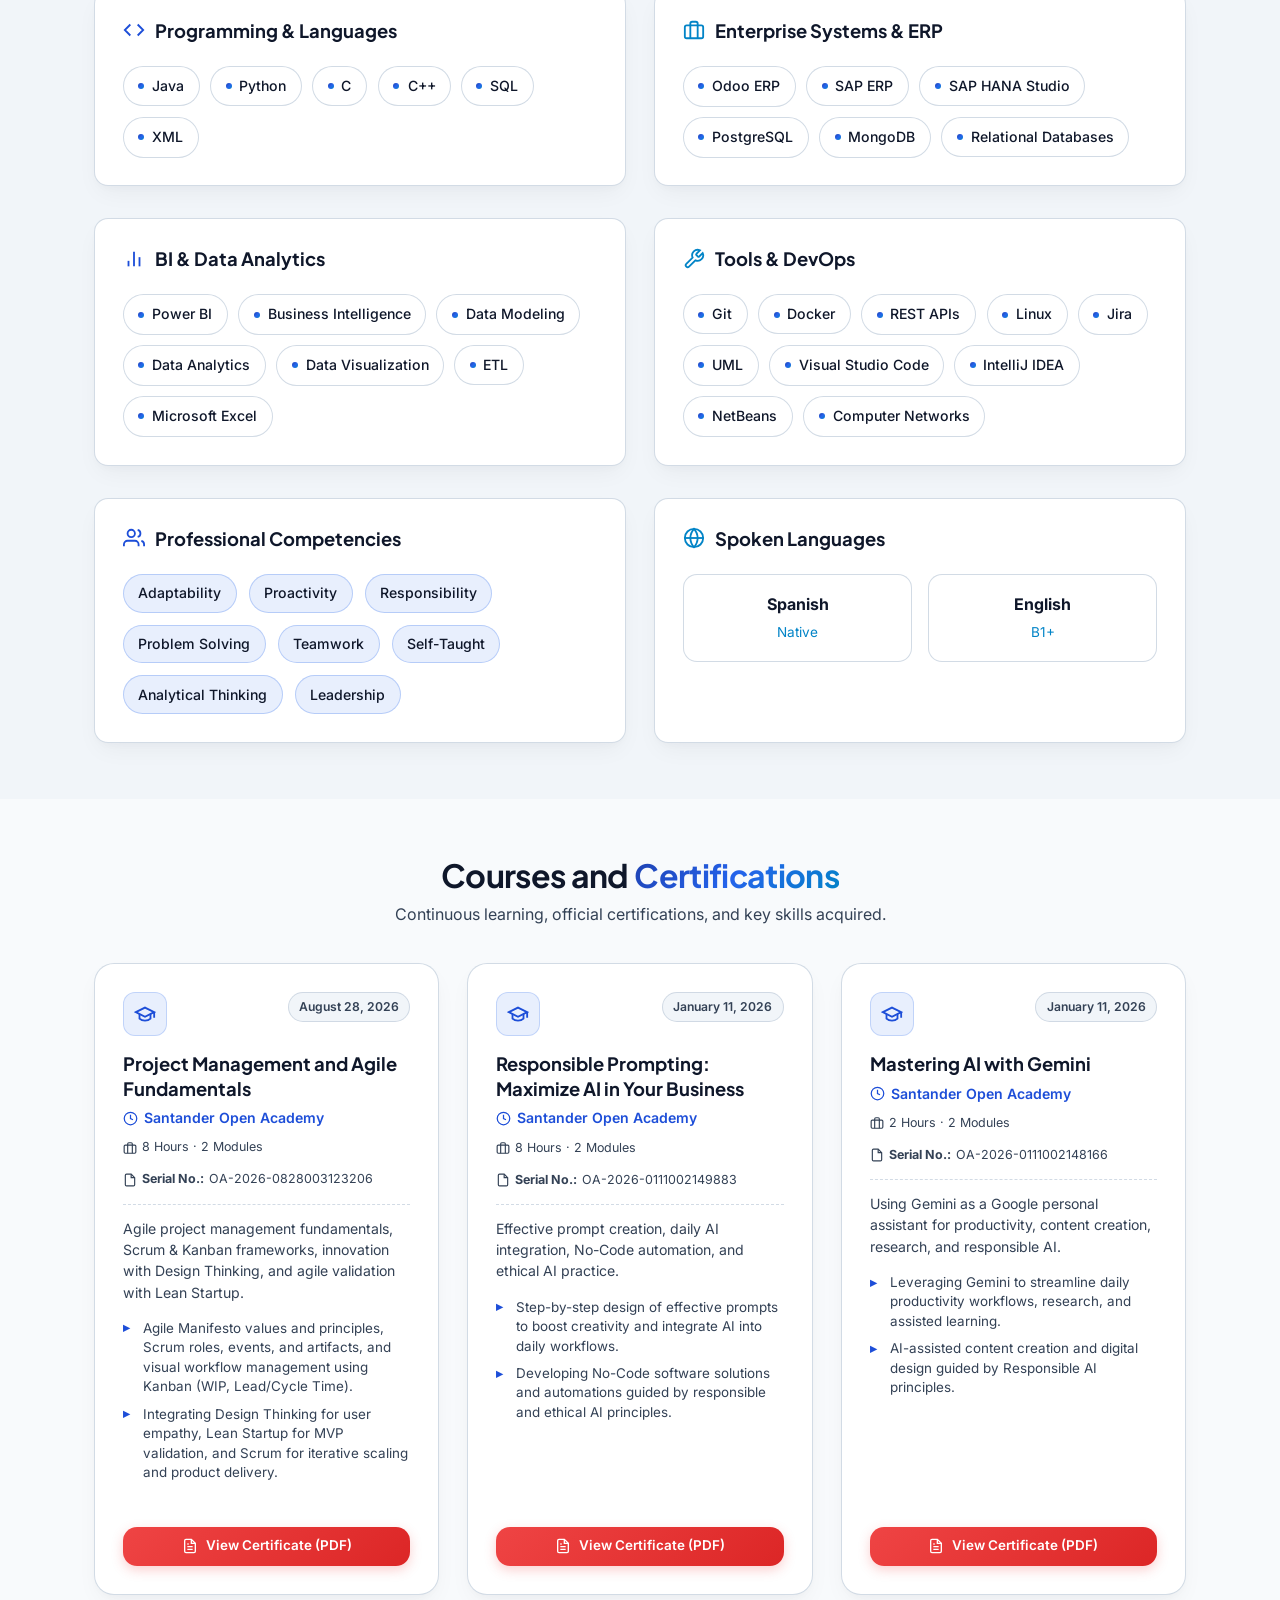
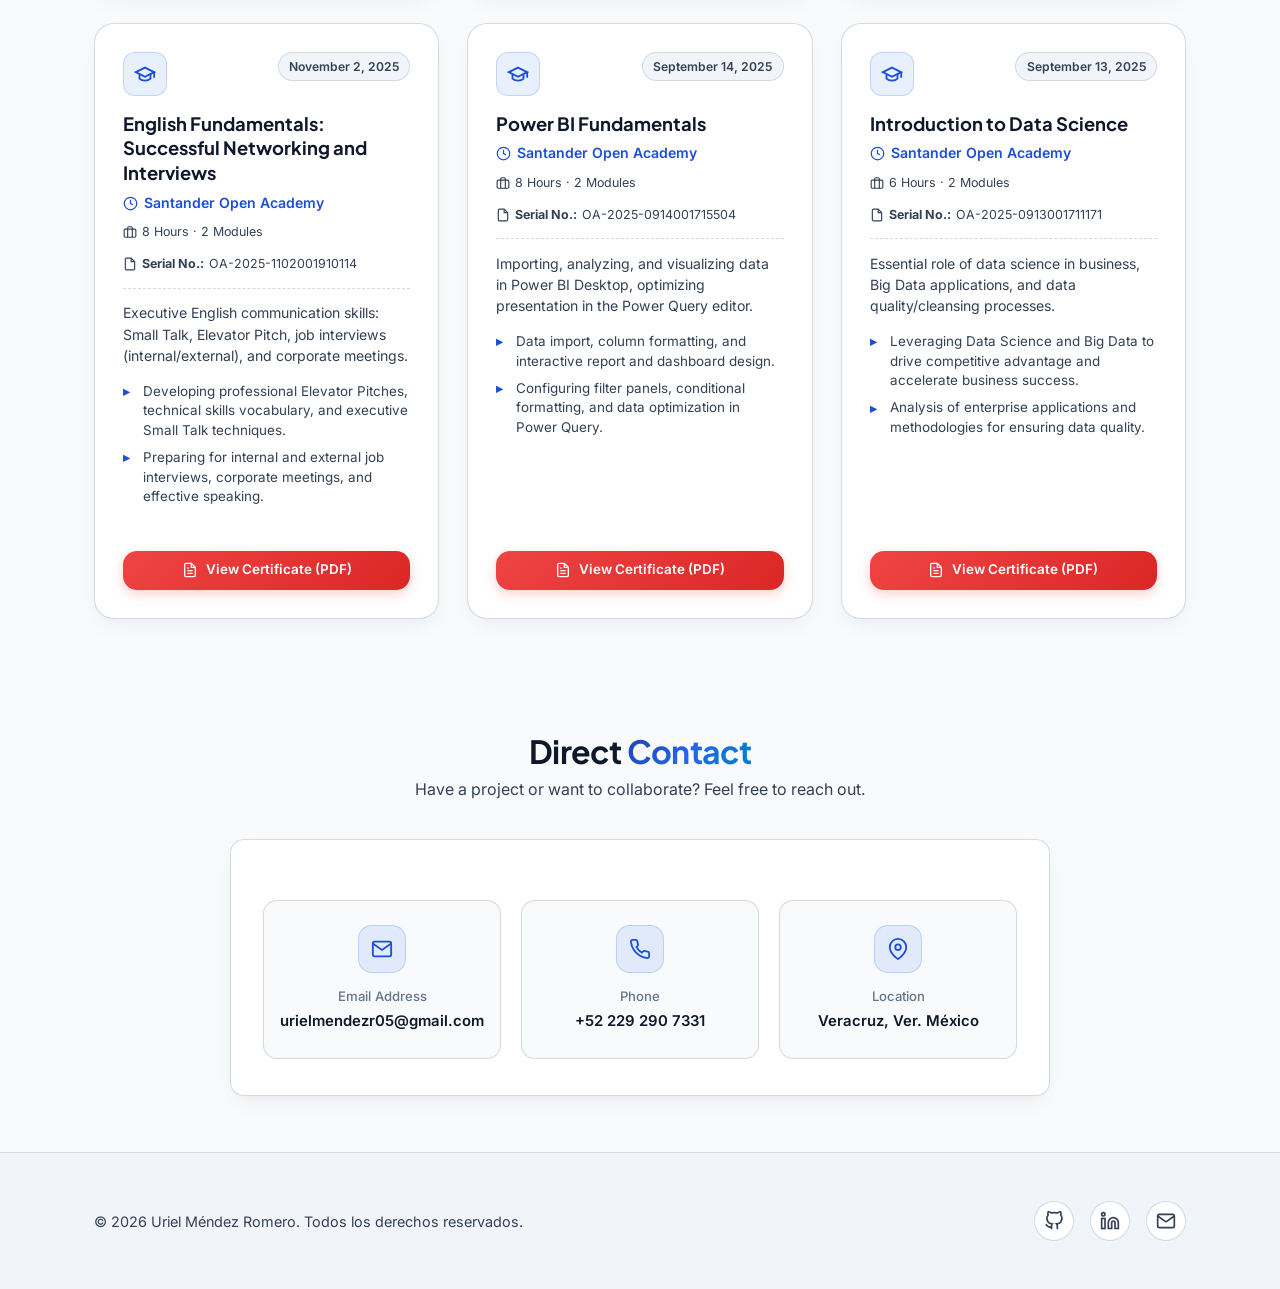
==== commit 9478e2cc: "style(contact): remove redundant inner header and description from contact section - Remove redundan" ====
--- a/index.html
+++ b/index.html
@@ -52,7 +52,8 @@
 
       <div class="nav-actions">
         <button id="lang-toggle" class="lang-toggle" aria-label="Cambiar idioma">
-          <svg class="globe-icon" viewBox="0 0 24 24" fill="none" stroke-width="2" stroke-linecap="round" stroke-linejoin="round">
+          <svg class="globe-icon" viewBox="0 0 24 24" fill="none" stroke-width="2" stroke-linecap="round"
+            stroke-linejoin="round">
             <circle cx="12" cy="12" r="10"></circle>
             <line x1="2" y1="12" x2="22" y2="12"></line>
             <path d="M12 2a15.3 15.3 0 0 1 4 10 15.3 15.3 0 0 1-4 10 15.3 15.3 0 0 1-4-10 15.3 15.3 0 0 1 4-10z"></path>
@@ -130,8 +131,10 @@
   <!-- SECCIÓN SOBRE MÍ Y STATS -->
   <section id="about" class="section">
     <div class="container">
-      <h2 class="section-title" data-i18n="about.title" data-i18n-html="true">Sobre <span class="gradient-text">Mí</span></h2>
-      <p class="section-subtitle" data-i18n="about.subtitle">Ingeniero en Sistemas Computacionales · Graduado con Mención Honorífica</p>
+      <h2 class="section-title" data-i18n="about.title" data-i18n-html="true">Sobre <span
+          class="gradient-text">Mí</span></h2>
+      <p class="section-subtitle" data-i18n="about.subtitle">Ingeniero en Sistemas Computacionales · Graduado con
+        Mención Honorífica</p>
 
       <div class="glass-card reveal" style="padding: 3rem;">
         <p id="about-text"
@@ -150,8 +153,10 @@
   <!-- SECCIÓN TRAYECTORIA -->
   <section id="experience" class="section section-alt">
     <div class="container">
-      <h2 class="section-title" data-i18n="trajectory.title" data-i18n-html="true">Mi <span class="gradient-text">Trayectoria</span></h2>
-      <p class="section-subtitle" data-i18n="trajectory.subtitle">Experiencia profesional en la industria y formación académica.</p>
+      <h2 class="section-title" data-i18n="trajectory.title" data-i18n-html="true">Mi <span
+          class="gradient-text">Trayectoria</span></h2>
+      <p class="section-subtitle" data-i18n="trajectory.subtitle">Experiencia profesional en la industria y formación
+        académica.</p>
 
       <div class="timeline" id="timeline-container">
         <!-- Renderizado dinámico desde js/data.js por js/main.js -->
@@ -162,8 +167,10 @@
   <!-- SECCIÓN PROYECTOS -->
   <section id="projects" class="section">
     <div class="container">
-      <h2 class="section-title" data-i18n="projects.title" data-i18n-html="true">Proyectos <span class="gradient-text">Destacados</span></h2>
-      <p class="section-subtitle" data-i18n="projects.subtitle">Investigación, aplicaciones analíticas y soluciones de software creadas.</p>
+      <h2 class="section-title" data-i18n="projects.title" data-i18n-html="true">Proyectos <span
+          class="gradient-text">Destacados</span></h2>
+      <p class="section-subtitle" data-i18n="projects.subtitle">Investigación, aplicaciones analíticas y soluciones de
+        software creadas.</p>
 
       <div class="projects-grid" id="projects-grid">
         <!-- Renderizado dinámico desde js/data.js por js/main.js -->
@@ -174,8 +181,10 @@
   <!-- SECCIÓN HABILIDADES -->
   <section id="skills" class="section section-alt">
     <div class="container">
-      <h2 class="section-title" data-i18n="skills.title" data-i18n-html="true">Habilidades <span class="gradient-text">Técnicas y Blandas</span></h2>
-      <p class="section-subtitle" data-i18n="skills.subtitle">Conocimientos estructurados por áreas de especialización, herramientas e idiomas.</p>
+      <h2 class="section-title" data-i18n="skills.title" data-i18n-html="true">Habilidades <span
+          class="gradient-text">Técnicas y Blandas</span></h2>
+      <p class="section-subtitle" data-i18n="skills.subtitle">Conocimientos estructurados por áreas de especialización,
+        herramientas e idiomas.</p>
 
       <!-- Fila 1: Lenguajes y ERP -->
       <div class="skills-container" style="margin-bottom: 2rem;">
@@ -282,8 +291,10 @@
   <!-- SECCIÓN CURSOS Y CERTIFICACIONES -->
   <section id="courses" class="section">
     <div class="container">
-      <h2 class="section-title" data-i18n="courses.title" data-i18n-html="true">Cursos y <span class="gradient-text">Certificaciones</span></h2>
-      <p class="section-subtitle" data-i18n="courses.subtitle">Formación continua, certificaciones oficiales y aprendizajes clave adquiridos.</p>
+      <h2 class="section-title" data-i18n="courses.title" data-i18n-html="true">Cursos y <span
+          class="gradient-text">Certificaciones</span></h2>
+      <p class="section-subtitle" data-i18n="courses.subtitle">Formación continua, certificaciones oficiales y
+        aprendizajes clave adquiridos.</p>
 
       <div class="courses-grid" id="courses-grid">
         <!-- Renderizado dinámico -->
@@ -294,16 +305,13 @@
   <!-- SECCIÓN CONTACTO -->
   <section id="contact" class="section">
     <div class="container">
-      <h2 class="section-title" data-i18n="contact.title" data-i18n-html="true">Ponte en <span class="gradient-text">Contacto</span></h2>
-      <p class="section-subtitle" data-i18n="contact.subtitle">¿Interesado en mi perfil o en colaborar en un proyecto? ¡Hablemos!</p>
+      <h2 class="section-title" data-i18n="contact.title" data-i18n-html="true">Ponte en <span
+          class="gradient-text">Contacto</span></h2>
+      <p class="section-subtitle" data-i18n="contact.subtitle">¿Interesado en mi perfil o en colaborar en un proyecto?
+        ¡Hablemos!</p>
 
       <div class="glass-card contact-info-card reveal reveal-delay-1"
         style="max-width: 820px; margin: 0 auto; text-align: center;">
-        <h3 data-i18n="contact.info_title" style="font-size: 1.3rem; margin-bottom: 0.4rem;">Información Directa</h3>
-        <p data-i18n="contact.info_desc" style="color: var(--text-secondary); max-width: 550px; margin: 0 auto 1.5rem auto; font-size: 0.95rem;">
-          No dudes en ponerte en contacto a través de cualquiera de los siguientes medios.
-        </p>
-
         <div class="contact-methods-grid">
           <a href="mailto:urielmendezr05@gmail.com" class="contact-method-card">
             <div class="contact-icon">
@@ -389,7 +397,8 @@
       <div class="doc-modal-header">
         <div style="display: flex; align-items: center; gap: 0.75rem;">
           <span class="logo-dot"></span>
-          <h3 data-i18n="modal.header_title" style="font-size: 1.15rem; font-weight: 700;">Documentación Rápida: Demostrador Automático de Teoremas</h3>
+          <h3 data-i18n="modal.header_title" style="font-size: 1.15rem; font-weight: 700;">Documentación Rápida:
+            Demostrador Automático de Teoremas</h3>
         </div>
         <div style="display: flex; align-items: center; gap: 0.75rem;">
           <a href="theorem-prover.html" target="_blank" class="btn btn-primary" id="doc-modal-header-link"
@@ -408,7 +417,8 @@
           <h2 data-i18n="modal.banner_title" data-i18n-html="true" style="font-size: 1.6rem; margin-bottom: 0.4rem;">
             Demostrador Automático de Teoremas <span class="gradient-text">(ATP)</span>
           </h2>
-          <p data-i18n="modal.banner_desc" data-i18n-html="true" style="font-size: 0.95rem; color: var(--text-secondary);">
+          <p data-i18n="modal.banner_desc" data-i18n-html="true"
+            style="font-size: 0.95rem; color: var(--text-secondary);">
             Motor de <strong>Computación Simbólica e Inteligencia Artificial Deductiva</strong> en Lógica Proposicional.
             Reemplaza la evaluación exponencial de las tablas de verdad tradicionales (2ⁿ) por una manipulación
             sintáctica eficiente sobre <strong>Árboles de Sintaxis Abstracta (AST)</strong>. Ofrece
@@ -424,28 +434,32 @@
             <div class="pipeline-number">1</div>
             <div class="pipeline-info">
               <h4 data-i18n="modal.step1_title">Parsing y Análisis Formal</h4>
-              <p data-i18n="modal.step1_desc">Reconocimiento de premisas, conclusión y conectivos lógicos con manejo de precedencia.</p>
+              <p data-i18n="modal.step1_desc">Reconocimiento de premisas, conclusión y conectivos lógicos con manejo de
+                precedencia.</p>
             </div>
           </div>
           <div class="pipeline-step">
             <div class="pipeline-number">2</div>
             <div class="pipeline-info">
               <h4 data-i18n="modal.step2_title">Construcción del AST y Reducción al Absurdo</h4>
-              <p data-i18n="modal.step2_desc">Representación en Árbol Binario de Sintaxis (AST) —con operadores como nodos internos y variables como hojas— y negación de la conclusión (P₁ ∧ P₂ ∧ ... ∧ ¬C).</p>
+              <p data-i18n="modal.step2_desc">Representación en Árbol Binario de Sintaxis (AST) —con operadores como
+                nodos internos y variables como hojas— y negación de la conclusión (P₁ ∧ P₂ ∧ ... ∧ ¬C).</p>
             </div>
           </div>
           <div class="pipeline-step">
             <div class="pipeline-number">3</div>
             <div class="pipeline-info">
               <h4 data-i18n="modal.step3_title">Normalización a Forma Normal Conjuntiva (FNC)</h4>
-              <p data-i18n="modal.step3_desc">Conversión en conjunciones de cláusulas disyuntivas (FNC) mediante 5 pasos (eliminación de bicondicionales, condicionales, De Morgan, doble negación y distributividad).</p>
+              <p data-i18n="modal.step3_desc">Conversión en conjunciones de cláusulas disyuntivas (FNC) mediante 5 pasos
+                (eliminación de bicondicionales, condicionales, De Morgan, doble negación y distributividad).</p>
             </div>
           </div>
           <div class="pipeline-step">
             <div class="pipeline-number">4</div>
             <div class="pipeline-info">
               <h4 data-i18n="modal.step4_title">Método de Resolución de Robinson (□ Cláusula Vacía)</h4>
-              <p data-i18n="modal.step4_desc">Cancelación de literales complementarios hasta derivar la cláusula vacía, certificando la validez del teorema.</p>
+              <p data-i18n="modal.step4_desc">Cancelación de literales complementarios hasta derivar la cláusula vacía,
+                certificando la validez del teorema.</p>
             </div>
           </div>
         </div>
